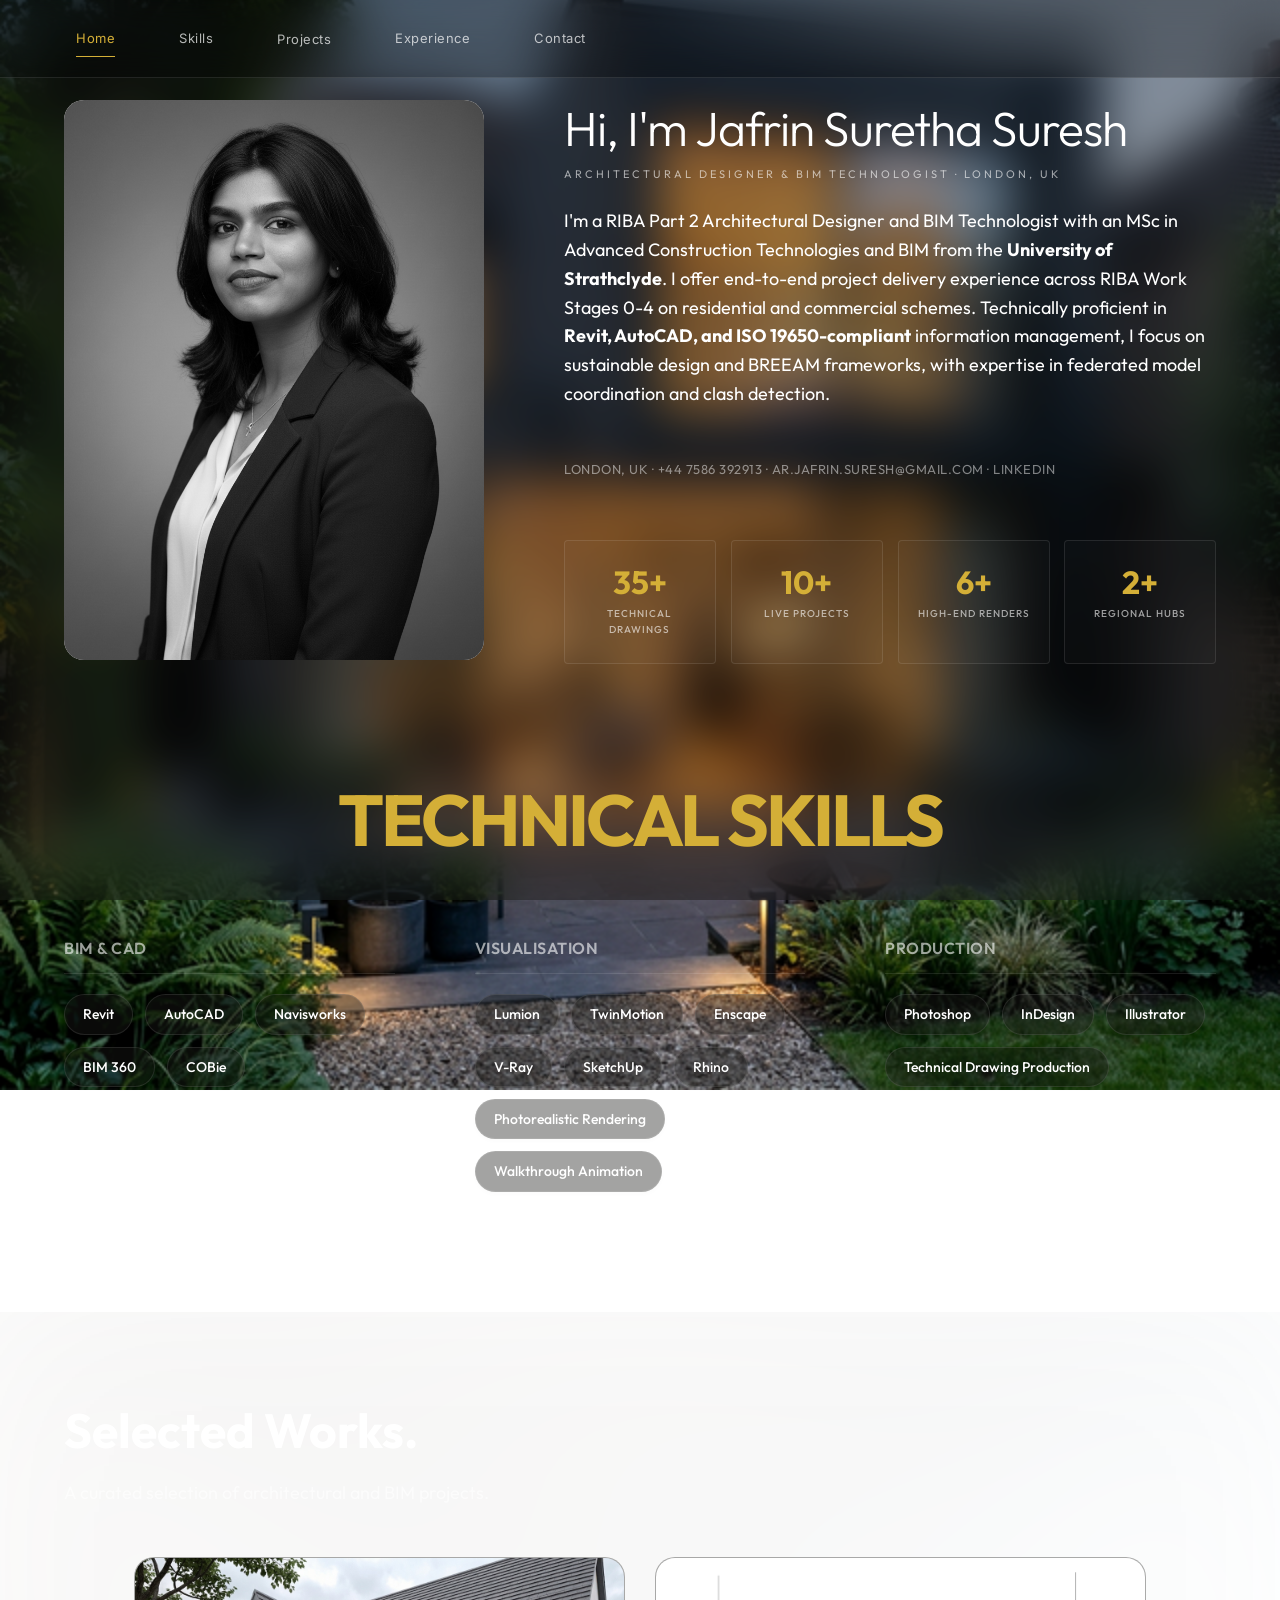
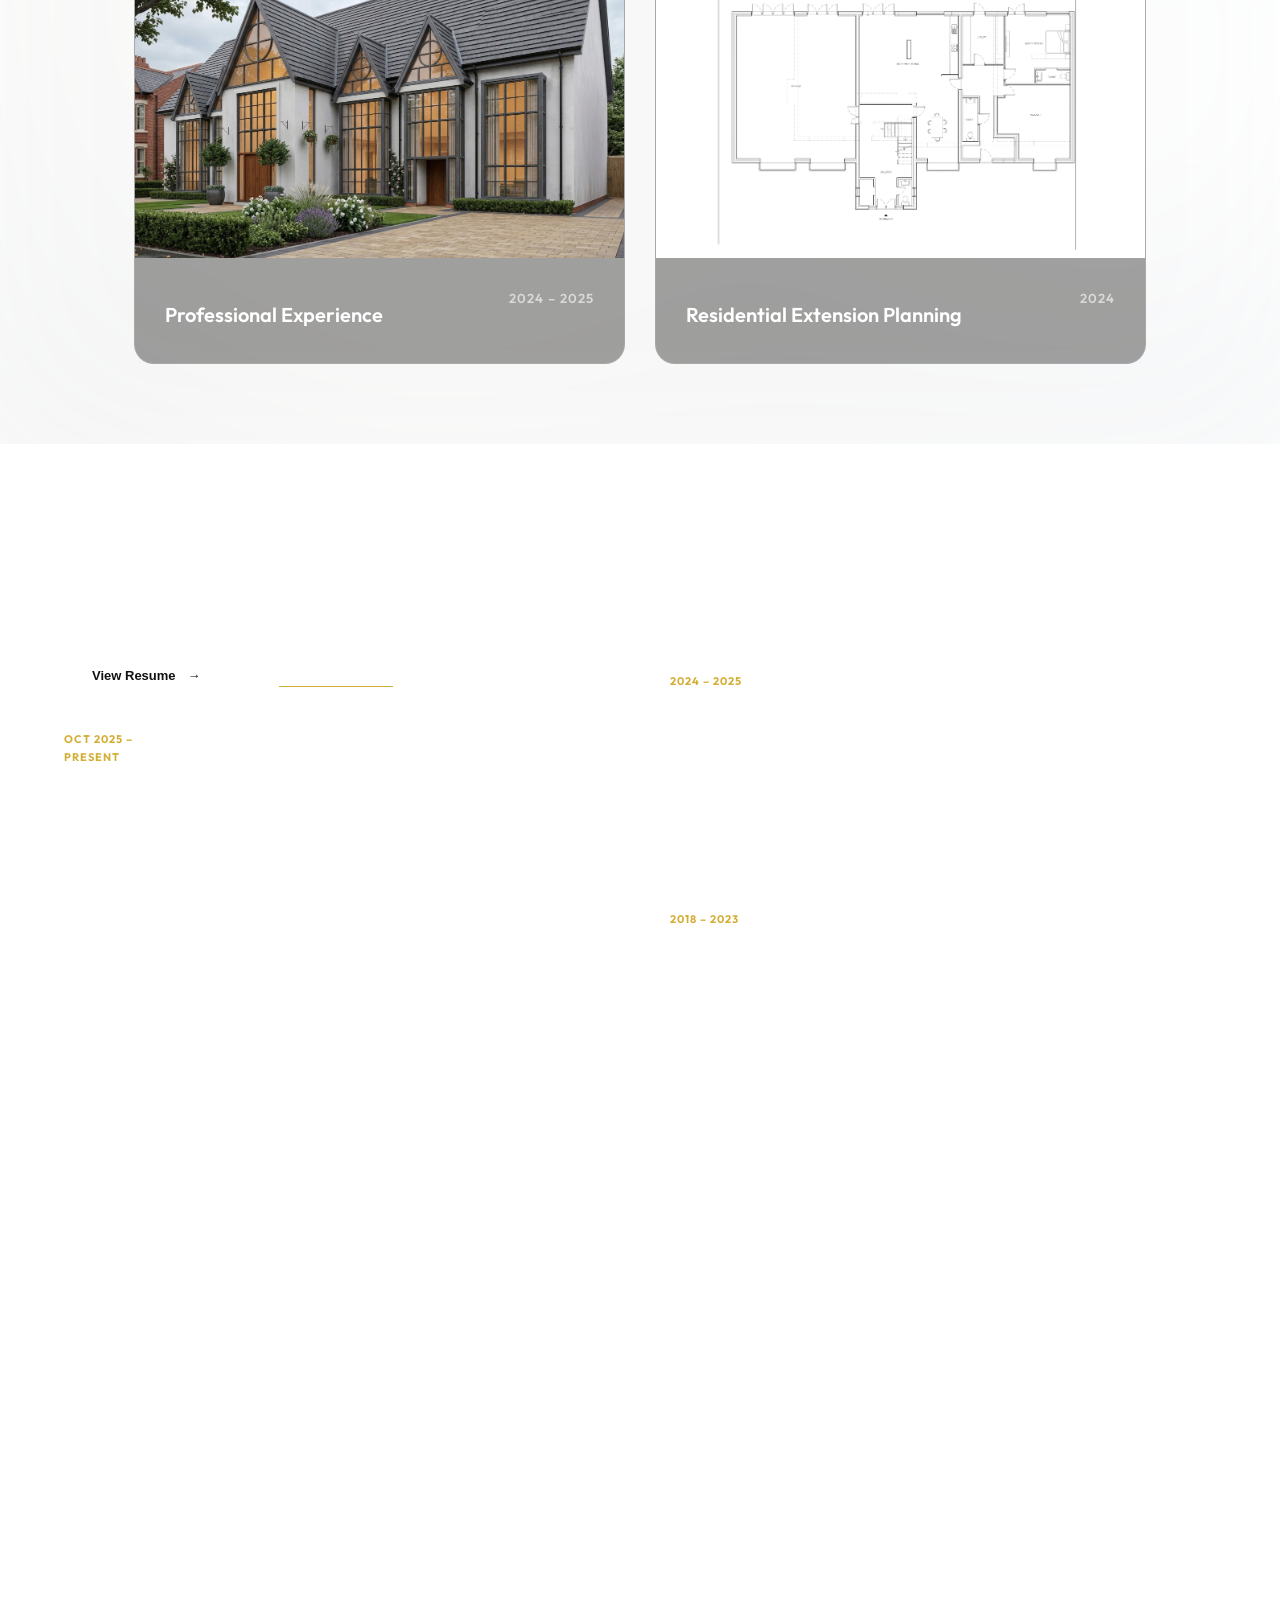
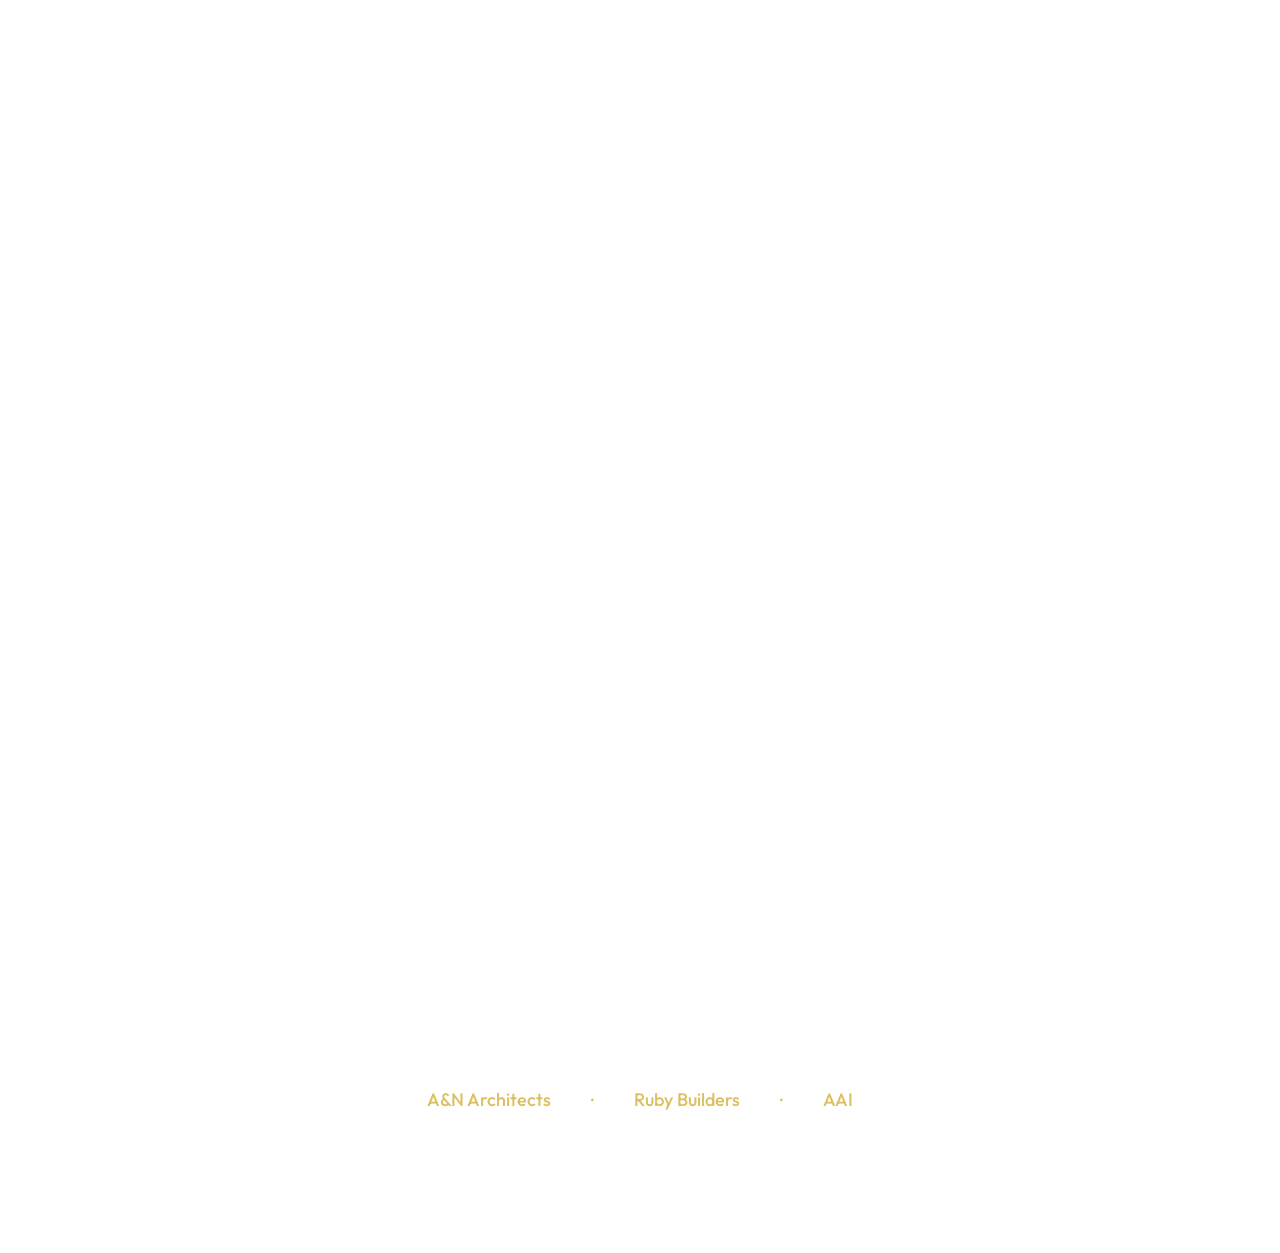
==== index.html @ 81c087d0 "Implement Parallel Resume, Project Slider, Reduced Spacing, LinkedIn link, and Loading Screen" ====
<!DOCTYPE html>
<html lang="en">

<head>
    <meta charset="UTF-8">
    <meta name="viewport" content="width=device-width, initial-scale=1.0">
    <title>Jafrin Suretha Suresh | Architectural Designer & BIM Technologist</title>

    <!-- Meta tags for SEO -->
    <meta name="description"
        content="Portfolio of Jafrin Suretha Suresh, RIBA Part 2 Architectural Designer and BIM Technologist. Specializing in Revit, ISO 19650, and sustainable architectural design.">
    <meta name="keywords"
        content="Architectural Designer, BIM Technologist, Revit, ISO 19650, BREEAM, Lumion, Architecture Portfolio">

    <!-- Google Fonts: Outift/Inter -->
    <link
        href="https://fonts.googleapis.com/css2?family=Inter:wght@200;300;400;500;600;700&family=Outfit:wght@200;300;400;500;600;700&display=swap"
        rel="stylesheet">

    <!-- Link to local CSS files -->
    <link rel="stylesheet" href="styles/main.css?v=4">
    <link rel="stylesheet" href="styles/animations.css">
</head>

<body class="dark-mode-enforced">
    <!-- TASK 5: LOADING SCREEN -->
    <div id="loading-screen">
        <div class="loader-content">
            <div class="loader-circle"></div>
            <div class="loader-text">JA</div>
        </div>
    </div>


    <nav class="top-nav">
        <div class="container nav-container">

            
            <button class="hamburger-btn" id="mobile-menu-btn" aria-label="Toggle Menu">
                <span></span>
                <span></span>
                <span></span>
            </button>

            <div class="nav-track" id="nav-menu">
                <a href="#about" class="nav-link active" data-section="about">Home</a>
                <a href="#skills" class="nav-link" data-section="skills">Skills</a>
                
                <div class="projects-dropdown">
                    <a href="#projects" class="nav-link" data-section="projects">Projects</a>
                    <div class="dropdown-content">
                        <a href="projects/professional-experience.html" class="sub-link">Professional Experience</a>
                        <a href="projects/residential-extension.html" class="sub-link">Residential Extension</a>
                        <a href="projects/airport-terminal.html" class="sub-link">Airport Expansion</a>
                        <a href="projects/academic-projects.html" class="sub-link">Academic Projects</a>
                        <a href="projects/visualizations.html" class="sub-link">Visualisations</a>
                    </div>
                </div>

                <a href="#timeline" class="nav-link" data-section="timeline">Experience</a>
                <a href="#contact" class="nav-link" data-section="contact">Contact</a>
            </div>
        </div>
    </nav>




    <!-- SECTION 2: ABOUT -->
    <section id="about" class="about-section bg-white" style="padding-top: 160px;">
        <div class="container">
            <div class="about-grid-brief">
                <div class="about-photo-col">
                    <div class="photo-container reveal-photo">
                        <div class="photo-reveal-overlay"></div>
                        <img src="images/profile.png" alt="Jafrin Suretha Suresh" class="profile-photo-img">
                    </div>
                </div>
                <div class="about-text-col reveal-up">
                    <h2 class="section-heading"
                        style="font-weight: 300; line-height: 1.2; text-transform: none; margin-bottom: 8px; font-style: normal;">
                        Hi, I'm Jafrin Suretha Suresh</h2>
                    <p
                        style="font-weight: 400; letter-spacing: 3px; font-size: 11px; text-transform: uppercase; color: var(--color-muted); margin-bottom: 24px;">
                        Architectural Designer & BIM Technologist · London, UK</p>
                    <p class="bio-paragraph"
                        style="font-weight: 400; font-style: normal; margin-bottom: 32px; color: var(--color-text);">
                        I'm a RIBA Part 2 Architectural Designer and BIM Technologist with an MSc in Advanced Construction Technologies and BIM from the <strong>University of Strathclyde</strong>. 
                        I offer end-to-end project delivery experience across RIBA Work Stages 0-4 on residential and commercial schemes. 
                        Technically proficient in <strong>Revit, AutoCAD, and ISO 19650-compliant</strong> information management, I focus on sustainable design and BREEAM frameworks, with expertise in federated model coordination and clash detection.
                    </p>
                    <div class="location-contact-line"
                        style="font-weight: 400; font-size: 13px; color: var(--color-muted); font-style: normal; opacity: 0.8;">
                        London, UK · +44 7586 392913 · 
                        <a href="mailto:ar.jafrin.suresh@gmail.com"
                            style="color: inherit; text-decoration: none; transition: text-decoration 0.2s; border-bottom: 1px solid transparent;"
                            onmouseover="this.style.borderBottom='1px solid var(--color-muted)'"
                            onmouseout="this.style.borderBottom='1px solid transparent'">ar.jafrin.suresh@gmail.com</a>
                        ·
                        <a href="https://linkedin.com/in/jafrinsuresh" target="_blank"
                            style="color: inherit; text-decoration: none; transition: text-decoration 0.2s; border-bottom: 1px solid transparent;"
                            onmouseover="this.style.borderBottom='1px solid var(--color-muted)'"
                            onmouseout="this.style.borderBottom='1px solid transparent'">linkedin</a>
                    </div>

                    <!-- Key Highlights (Moved and Animated) -->
                    <div class="highlights-grid" style="margin-top: 60px;">
                        <div class="metric-card reveal-up">
                            <div class="metric-number" data-target="35">0</div>
                            <div class="metric-label">Technical Drawings</div>
                        </div>
                        <div class="metric-card reveal-up" style="transition-delay: 0.1s;">
                            <div class="metric-number" data-target="10">0</div>
                            <div class="metric-label">Live Projects</div>
                        </div>
                        <div class="metric-card reveal-up" style="transition-delay: 0.2s;">
                            <div class="metric-number" data-target="6">0</div>
                            <div class="metric-label">High-End Renders</div>
                        </div>
                        <div class="metric-card reveal-up" style="transition-delay: 0.3s;">
                            <div class="metric-number" data-target="2">0</div>
                            <div class="metric-label">Regional Hubs</div>
                        </div>
                    </div>
                </div>
            </div>
        </div>
    </section>



    <!-- TECHNICAL EXPERTISE -->
    <section id="skills" class="skills-section bg-gray">
        <div class="container">
            <h2 class="section-title text-center reveal-up"
                style="margin-bottom: 80px; font-size: clamp(48px, 8vw, 72px); letter-spacing: -3px; font-weight: 700;">
                TECHNICAL SKILLS</h2>
            <div class="skills-grid-columns">
                <div class="skill-column reveal-stagger">
                    <h4 class="skill-category-label">BIM & CAD</h4>
                    <div class="skill-chips-container">
                        <span class="skill-chip">Revit</span>
                        <span class="skill-chip">AutoCAD</span>
                        <span class="skill-chip">Navisworks</span>
                        <span class="skill-chip">BIM 360</span>
                        <span class="skill-chip">COBie</span>
                    </div>
                </div>
                <div class="skill-column reveal-stagger">
                    <h4 class="skill-category-label">Visualisation</h4>
                    <div class="skill-chips-container">
                        <span class="skill-chip">Lumion</span>
                        <span class="skill-chip">TwinMotion</span>
                        <span class="skill-chip">Enscape</span>
                        <span class="skill-chip">V-Ray</span>
                        <span class="skill-chip">SketchUp</span>
                        <span class="skill-chip">Rhino</span>
                        <span class="skill-chip">Photorealistic Rendering</span>
                        <span class="skill-chip">Walkthrough Animation</span>
                    </div>
                </div>
                <div class="skill-column reveal-stagger">
                    <h4 class="skill-category-label">Production</h4>
                    <div class="skill-chips-container">
                        <span class="skill-chip">Photoshop</span>
                        <span class="skill-chip">InDesign</span>
                        <span class="skill-chip">Illustrator</span>
                        <span class="skill-chip">Technical Drawing Production</span>
                    </div>
                </div>
            </div>
        </div>
    </section>

    <!-- TASK 4 & 5: PROJECTS SECTION WITH BLUR BACKGROUND -->
    <section id="projects" class="projects-section bg-white">
        <!-- Parallax blur layer -->
        <div class="projects-bg-blur" id="projects-blur">
            <img src="images/project1-thumb.jpg" alt="Blur 1">
            <img src="images/project2-thumb.jpg" alt="Blur 2">
            <img src="images/project3-thumb.jpg" alt="Blur 3">
        </div>

        <div class="container projects-fg-container">
            <div class="section-header reveal-up" style="margin-bottom: 50px;">
                <h2 style="font-size: 48px; font-weight: 700;">Selected Works.</h2>
                <p style="color: var(--color-muted); margin-top: 10px;">A curated selection of architectural and BIM
                    projects.</p>
            </div>

            <div class="project-slider-wrapper reveal-up">
                <button class="slider-arrow prev" id="slider-prev" aria-label="Previous Project">←</button>
                <div class="project-slider-container">
                    <div class="project-slider-track" id="project-track">

                <!-- Project 1 -->
                <article class="project-card-dark reveal-up"
                    onclick="window.location.href='projects/professional-experience.html'">
                    <div class="card-image-box">
                        <img src="images/Project 1.0.jpeg" alt="A&N Architects - Professional Experience">
                    </div>
                    <div class="card-body">
                        <div class="card-info">
                            <h3 class="card-title">Professional Experience</h3>
                            <p class="card-year">2024 – 2025</p>
                        </div>
                    </div>
                </article>

                <!-- Project 2 -->
                <article class="project-card-dark reveal-up"
                    onclick="window.location.href='projects/residential-extension.html'">
                    <div class="card-image-box">
                        <img src="images/1.1.jpg" alt="Residential Extension Planning">
                    </div>
                    <div class="card-body">
                        <div class="card-info">
                            <h3 class="card-title">Residential Extension Planning</h3>
                            <p class="card-year">2024</p>
                        </div>
                    </div>
                </article>

                <!-- Project 3 -->
                <article class="project-card-dark reveal-up"
                    onclick="window.location.href='projects/airport-terminal.html'">
                    <div class="card-image-box">
                        <img src="images/3.0.png" alt="Airport Terminal Expansion Concept">
                    </div>
                    <div class="card-body">
                        <div class="card-info">
                            <h3 class="card-title">Airport Terminal Expansion Concept</h3>
                            <p class="card-year">2023</p>
                        </div>
                    </div>
                </article>

                <!-- Project 4 -->
                <article class="project-card-dark reveal-up"
                    onclick="window.location.href='projects/academic-projects.html'">
                    <div class="card-image-box">
                        <img src="images/project1-img2.jpg" alt="Academic Projects">
                    </div>
                    <div class="card-body">
                        <div class="card-info">
                            <h3 class="card-title">Academic Projects</h3>
                            <p class="card-year">2018 – 2023</p>
                        </div>
                    </div>
                </article>

                <!-- Project 5 -->
                <article class="project-card-dark reveal-up"
                    onclick="window.location.href='projects/visualizations.html'">
                    <div class="card-image-box">
                        <img src="images/5.1.png" alt="Visualizations">
                    </div>
                    <div class="card-body">
                        <div class="card-info">
                            <h3 class="card-title">Visualizations</h3>
                            <p class="card-year">Gallery</p>
                        </div>
                    </div>
                </article>
                    </div>
                </div>
                <button class="slider-arrow next" id="slider-next" aria-label="Next Project">→</button>
            </div>
        </div>
    </section>

    <!-- SECTION 4: RESUME TIMELINE -->
    <section id="timeline" class="timeline-section bg-white">
        <div class="container">
            <div class="resume-grid">
                <!-- EXPERIENCE COLUMN -->
                <div class="resume-col">
                    <div class="timeline-header-flex">
                        <h2 class="section-heading">Professional Experience.</h2>
                        <div class="resume-cta">
                            <button class="pill-btn icon-right" onclick="openResumePreview()">
                                View Resume <span class="btn-icon">→</span>
                            </button>
                            <a href="assets/Portfolio_JafrinSuresh_.pdf" class="text-link-underline" download>Download Portfolio</a>
                        </div>
                    </div>

                    <div class="timeline-container">
                        <!-- Entry 1 -->
                        <div class="timeline-item reveal-up">
                            <div class="timeline-date">Oct 2025 – Present</div>
                            <div class="timeline-content">
                                <h3 class="timeline-title">Architectural Designer</h3>
                                <p class="timeline-org">A&N Architects, London, UK</p>
                                <ul class="timeline-list">
                                    <li>Produced 15+ drawing sheets per project across 2 live schemes — a residential unit and a pub refurbishment.</li>
                                    <li>Carried out on-site surveys and translated findings into accurate drawing packages.</li>
                                    <li>Prepared planning application packages including design and access statements.</li>
                                    <li>Delivered client-facing visualizations and rendered design proposals.</li>
                                </ul>
                            </div>
                        </div>

                        <!-- Entry 2 -->
                        <div class="timeline-item reveal-up">
                            <div class="timeline-date">Dec 2022 – Dec 2023</div>
                            <div class="timeline-content">
                                <h3 class="timeline-title">Architectural Assistant</h3>
                                <p class="timeline-org">Ruby Builders, Chennai, India</p>
                                <ul class="timeline-list">
                                    <li>Produced 20+ technical drawing sheets per project across 6–7 residential schemes.</li>
                                    <li>Delivered 6+ photorealistic renders and walkthrough animations per project.</li>
                                    <li>Prepared planning application drawing packages and documentation.</li>
                                    <li>Recognised for quickly understanding client briefs and accurate technical deliverables.</li>
                                </ul>
                            </div>
                        </div>

                        <!-- Entry 3 -->
                        <div class="timeline-item reveal-up">
                            <div class="timeline-date">Apr 2024</div>
                            <div class="timeline-content">
                                <h3 class="timeline-title">Intern – Site Coordination</h3>
                                <p class="timeline-org">Clark Contracts × WASPS Studios, Glasgow, UK</p>
                                <ul class="timeline-list">
                                    <li>Attended live arts studio fit-out, observing construction-phase coordination.</li>
                                    <li>Gained exposure to contractor workflow and architectural documentation translation.</li>
                                </ul>
                            </div>
                        </div>

                        <!-- Entry 4 -->
                        <div class="timeline-item reveal-up">
                            <div class="timeline-date">Jun 2022 – Aug 2022</div>
                            <div class="timeline-content">
                                <h3 class="timeline-title">Thesis Intern</h3>
                                <p class="timeline-org">Airports Authority of India (AAI), Chennai, India</p>
                                <ul class="timeline-list">
                                    <li>Designed a full-scale hypothetical airport masterplan across a 5,000-acre site.</li>
                                    <li>Planned a terminal complex housing 70 airline offices and 100 retail outlets.</li>
                                    <li>Integrated sustainable systems including solar panels and green roofs.</li>
                                </ul>
                            </div>
                        </div>
                    </div>
                </div>

                <!-- EDUCATION COLUMN -->
                <div class="resume-col">
                    <div class="timeline-header-flex">
                        <h2 class="section-heading">Education.</h2>
                    </div>

                    <div class="timeline-container">
                        <!-- Entry 5: Education -->
                        <div class="timeline-item reveal-up">
                            <div class="timeline-date">2024 – 2025</div>
                            <div class="timeline-content">
                                <h3 class="timeline-title">MSc Advanced Construction Tech & BIM</h3>
                                <p class="timeline-org">University of Strathclyde, Glasgow, UK</p>
                                <ul class="timeline-list">
                                    <li>Modules: BIM Project Execution, Clash Detection, Sustainable Design.</li>
                                    <li>Dissertation: Enhancing Green Roof Design through Advanced BIM Integration.</li>
                                </ul>
                            </div>
                        </div>

                        <!-- Entry 6: Education -->
                        <div class="timeline-item reveal-up">
                            <div class="timeline-date">2018 – 2023</div>
                            <div class="timeline-content">
                                <h3 class="timeline-title">Bachelor of Architecture (BArch)</h3>
                                <p class="timeline-org">Sathyabama Institute, Chennai, India</p>
                                <p class="timeline-desc">Distinction; RIBA Part 1 & 2 equivalent; thesis on airport expansion.</p>
                            </div>
                        </div>
                    </div>
                </div>
            </div>
        </div>
    </section>

    <!-- CONTACT -->
    <section id="contact" class="contact-section bg-white text-center">
        <div class="container">
            <h2 class="contact-title reveal-up">Let's Connect</h2>
            <p class="contact-subtext reveal-up">Currently seeking new opportunities in architectural design, BIM management, and sustainable construction.</p>
            <div class="contact-links-row reveal-up">
                <a href="mailto:ar.jafrin.suresh@gmail.com"
                    class="contact-link-item animated-underline">ar.jafrin.suresh@gmail.com</a>
                <a href="tel:+447586392913" class="contact-link-item animated-underline">+44 7586 392913</a>
                <a href="https://linkedin.com/in/jafrinsuresh" target="_blank" class="contact-link-item animated-underline">LinkedIn</a>
            </div>
        </div>
    </section>

    <!-- TASK 6: COMPANIES FOOTER -->
    <footer id="footer">
        <div class="footer-divider-line"></div>
        <div class="footer-label">COMPANIES I HAVE WORKED WITH</div>
        <div class="companies-row">
            <span class="company-name">A&N Architects</span>
            <span class="company-divider">·</span>
            <span class="company-name">Ruby Builders</span>
            <span class="company-divider">·</span>
            <span class="company-name">AAI</span>
        </div>
        <div class="footer-bottom-mini">
            &copy; 2026 Jafrin Suretha Suresh · Architectural Designer · RIBA Part 2 · London
        </div>
    </footer>

    <!-- TASK 8: RESUME PREVIEW MODAL -->
    <div id="resume-preview-modal" class="overlay-hidden">
        <div class="resume-preview-backdrop" onclick="closeResumePreview()"></div>
        <button id="close-resume-preview" onclick="closeResumePreview()" aria-label="Close Resume Preview">✕</button>
        <div class="resume-preview-content" id="resume-preview-content">
            <div class="resume-preview-header">
                <h2>Resume Preview</h2>
                <a href="assets/Jafrin_Part II.pdf" class="pill-btn outline dark glow-btn"
                    style="color:white; border-color:white; z-index: 10; position: relative;" download>Download Resume
                    ↓</a>
            </div>
            <div class="resume-iframe-wrapper" id="resume-canvas-wrapper"
                style="overflow-y: auto; text-align: center; position: relative; z-index: 10; padding: 20px;">
                <!-- PDF.js will inject canvas elements here -->
                <div style="color: white; padding: 40px;">Loading Preview...</div>
            </div>
        </div>
    </div>

    <!-- PDF.js library for rendering the resume -->
    <script src="https://cdnjs.cloudflare.com/ajax/libs/pdf.js/3.11.174/pdf.min.js"></script>
    <script>
        pdfjsLib.GlobalWorkerOptions.workerSrc = 'https://cdnjs.cloudflare.com/ajax/libs/pdf.js/3.11.174/pdf.worker.min.js';
    </script>
    <script src="scripts/pdfBase64.js"></script>

    <div id="lightbox"
        style="display:none; position:fixed; inset:0; background:rgba(0,0,0,0.9); z-index:99999; align-items:center; justify-content:center;">
        <img id="lightbox-img"
            style="max-width:85vw; max-height:88vh; object-fit:contain; border-radius:4px; display:block;">
        <button id="lb-prev"
            style="position:absolute; left:20px; top:50%; transform:translateY(-50%); background:none; border:none; color:white; font-size:48px; cursor:pointer; opacity:0.7; line-height:1;">&#8592;</button>
        <button id="lb-next"
            style="position:absolute; right:20px; top:50%; transform:translateY(-50%); background:none; border:none; color:white; font-size:48px; cursor:pointer; opacity:0.7; line-height:1;">&#8594;</button>
        <button id="lb-close"
            style="position:absolute; top:20px; right:24px; background:none; border:none; color:white; font-size:32px; cursor:pointer; opacity:0.7; line-height:1;">&#10005;</button>
    </div>

    <script src="scripts/main.js?v=1"></script>
</body>

</html>
---- styles/main.css ----
:root {
    --color-bg: #111110;
    --color-text: #FFFFFF;
    --color-accent: #D4AF37;
    --color-muted: rgba(255, 255, 255, 0.6);
    --color-border: rgba(255, 255, 255, 0.1);
    --color-card: rgba(26, 26, 24, 0.4);
    --color-nav: rgba(0, 0, 0, 0.3);
    --transition-smooth: 0.8s cubic-bezier(0.16, 1, 0.3, 1);
}

/* Base Styles & Translucent Effect */
* { margin: 0; padding: 0; box-sizing: border-box; }

/* Flexible Media */
img, video {
    max-width: 100%;
    height: auto;
    display: block;
}
html { 
    scroll-behavior: smooth; 
    background: url('../images/project2-thumb.jpg') no-repeat center center fixed;
    background-size: cover;
}
body {
    font-family: 'Outfit', 'Inter', -apple-system, sans-serif;
    background-color: transparent; /* Allow html background to show through */
    color: var(--color-text);
    line-height: 1.6;
    font-size: clamp(14px, 1.2vw + 10px, 18px); /* Fluid typography */
    overflow-x: hidden;
    position: relative;
}

/* Translucent Glass Layer */
body::before {
    content: "";
    position: fixed;
    inset: 0;
    background: rgba(17, 17, 16, 0.4); /* Lighter dark tint for better glassmorphism */
    backdrop-filter: blur(25px); /* Adjusted blur for translucency */
    z-index: -1;
}

/* TASK 5: LOADING SCREEN */
#loading-screen {
    position: fixed;
    inset: 0;
    background: #111110;
    z-index: 9999;
    display: flex;
    align-items: center;
    justify-content: center;
    transition: opacity 0.8s ease, visibility 0.8s ease;
}
#loading-screen.fade-out {
    opacity: 0;
    visibility: hidden;
}
.loader-content {
    text-align: center;
    position: relative;
}
.loader-circle {
    width: 60px;
    height: 60px;
    border: 2px solid var(--color-border);
    border-top: 2px solid var(--color-accent);
    border-radius: 50%;
    animation: spin 1s linear infinite;
    margin-bottom: 20px;
}
.loader-text {
    font-family: 'Outfit', sans-serif;
    font-size: 24px;
    font-weight: 700;
    letter-spacing: 2px;
    background: linear-gradient(135deg, #818cf8 0%, #c084fc 100%);
    -webkit-background-clip: text;
    background-clip: text;
    -webkit-text-fill-color: transparent;
}
@keyframes spin {
    0% { transform: rotate(0deg); }
    100% { transform: rotate(360deg); }
}


.container { width: 100%; max-width: 1400px; margin: 0 auto; padding: 0 clamp(1.5rem, 5vw, 6%); }
.text-center { text-align: center; }
.bg-white { background: transparent; }
.bg-gray { background: transparent; }

/* Top Navigation Bar */
.top-nav {
    position: fixed;
    top: 0;
    left: 0;
    width: 100%;
    z-index: 2000;
    background: var(--color-nav);
    backdrop-filter: blur(25px);
    border-bottom: 1px solid var(--color-border);
    padding: 20px 0;
}

.nav-container {
    display: flex;
    justify-content: space-between;
    align-items: center;
    width: 100%;
}

.brand-logo {
    font-size: 24px;
    font-weight: 700;
    text-decoration: none;
    letter-spacing: 1px;
    font-family: 'Outfit', sans-serif;
    background: linear-gradient(135deg, #818cf8 0%, #c084fc 100%);
    -webkit-background-clip: text;
    background-clip: text;
    -webkit-text-fill-color: transparent;
}

.hamburger-btn {
    display: none;
    flex-direction: column;
    justify-content: space-between;
    width: 28px;
    height: 20px;
    background: transparent;
    border: none;
    cursor: pointer;
    z-index: 2001;
    padding: 0;
}

.hamburger-btn span {
    width: 100%;
    height: 2px;
    background-color: var(--color-text);
    transition: all 0.3s ease;
    border-radius: 2px;
}

.hamburger-btn.active span:nth-child(1) { transform: translateY(9px) rotate(45deg); }
.hamburger-btn.active span:nth-child(2) { opacity: 0; }
.hamburger-btn.active span:nth-child(3) { transform: translateY(-9px) rotate(-45deg); }

.nav-track {
    display: flex;
    justify-content: center;
    align-items: center;
    gap: 40px;
}

.nav-link {
    font-size: 13px;
    font-weight: 400;
    letter-spacing: 0.5px;
    color: var(--color-text);
    text-decoration: none;
    transition: all 0.4s ease;
    padding: 8px 12px;
    opacity: 0.7;
    position: relative;
    font-family: 'Inter', sans-serif;
}

.nav-link::after {
    content: '';
    position: absolute;
    bottom: 0;
    left: 12px;
    right: 12px;
    height: 1px;
    background: var(--color-accent);
    transform: scaleX(0);
    transition: transform 0.4s ease;
}

.nav-link:hover, .nav-link.active {
    opacity: 1;
    color: var(--color-accent);
}

.nav-link.active::after {
    transform: scaleX(1);
}

/* Projects Dropdown in Top Nav */
.projects-dropdown {
    position: relative;
    display: inline-block;
}

.dropdown-content {
    position: absolute;
    top: 100%;
    left: 50%;
    transform: translateX(-50%) translateY(20px);
    background: rgba(17, 17, 16, 0.95);
    backdrop-filter: blur(20px);
    border: 1px solid var(--color-border);
    padding: 15px 20px;
    display: flex;
    flex-direction: column;
    gap: 12px;
    min-width: 180px;
    opacity: 0;
    visibility: hidden;
    transition: all 0.4s ease;
    border-radius: 4px;
    z-index: 10;
}

.projects-dropdown:hover .dropdown-content {
    opacity: 1;
    visibility: visible;
    transform: translateX(-50%) translateY(10px);
}

.sub-link {
    font-size: 12px;
    letter-spacing: 0.5px;
    color: var(--color-text);
    text-decoration: none;
    transition: color 0.3s;
    white-space: nowrap;
    opacity: 0.8;
}

.sub-link:hover { color: var(--color-accent); opacity: 1; }

/* Highlights / Metrics Section (Integrated) */
.highlights-grid { 
    display: grid; 
    grid-template-columns: repeat(auto-fit, minmax(130px, 1fr)); 
    gap: 15px; 
}
.metric-card {
    background: rgba(255, 255, 255, 0.02);
    border: 1px solid var(--color-border);
    border-radius: 4px;
    padding: 25px 15px;
    text-align: center;
    transition: all 0.5s cubic-bezier(0.16, 1, 0.3, 1);
}
.metric-card:hover {
    border-color: var(--color-accent);
    transform: translateY(-5px);
    background: rgba(255, 255, 255, 0.05);
}
.metric-number {
    font-size: 32px;
    font-weight: 700;
    color: var(--color-accent);
    line-height: 1;
    margin-bottom: 8px;
    font-family: 'Outfit', sans-serif;
}
.metric-label {
    font-size: 10px;
    letter-spacing: 1px;
    color: var(--color-muted);
    text-transform: uppercase;
    font-weight: 500;
}

@media (max-width: 768px) {
    .metric-number { font-size: 28px; }
    .metric-card { padding: 20px 10px; }
    .highlights-grid { grid-template-columns: repeat(2, 1fr); }
}

.section-heading { font-family: 'Outfit', sans-serif; color: var(--color-accent); }
.section-title { font-size: clamp(40px, 6vw, 64px); font-weight: 700; letter-spacing: -2px; margin-bottom: 40px; line-height: 1; color: var(--color-accent); }


/* Skills Layout */
.skills-grid-columns {
    display: grid;
    grid-template-columns: repeat(auto-fit, minmax(min(100%, 300px), 1fr));
    gap: clamp(30px, 4vw, 50px);
    margin-bottom: 60px;
}
.skill-category-label {
    font-size: 14px;
    letter-spacing: 2px;
    color: var(--color-accent);
    text-transform: uppercase;
    margin-bottom: 15px;
    border-bottom: 1px solid var(--color-border);
    padding-bottom: 8px;
}
.skill-chips-container { display: flex; flex-wrap: wrap; gap: 10px; }
.skill-chip {
    padding: 8px 16px;
    border-radius: 20px;
    background: rgba(255, 255, 255, 0.05);
    border: 1px solid var(--color-border);
    color: var(--color-text);
    font-size: 13px;
    transition: all 0.3s;
}
.skill-chip:hover { border-color: var(--color-accent); color: var(--color-bg); background: var(--color-accent); }

/* Project Section Blur Layer */
/* Project Section Refinement */
.projects-section { position: relative; padding: 80px 0; overflow: hidden; }

.projects-bg-blur { position: absolute; inset: -100px; z-index: 0; filter: blur(120px); opacity: 0.08; transition: opacity 1s ease; }
.projects-bg-blur img { position: absolute; width: 100%; height: 100%; object-fit: cover; opacity: 0; transition: opacity 1s ease; }
.projects-bg-blur img.active { opacity: 1; }

.projects-fg-container { position: relative; z-index: 1; }

/* Timeline & Resume Parallel Grid */
.timeline-section { padding: 80px 0; position: relative; }
.resume-grid {
    display: grid;
    grid-template-columns: 1fr 1fr;
    gap: 60px;
    margin-top: 40px;
}
.resume-col { min-width: 0; }
.timeline-container { position: relative; margin-top: 30px; }
.timeline-item { display: grid; grid-template-columns: 120px 1fr; gap: 20px; margin-bottom: 40px; }
.timeline-date { font-size: 11px; font-weight: 700; letter-spacing: 1px; color: var(--color-accent); text-transform: uppercase; padding-top: 4px; }
.timeline-title { font-size: 20px; font-weight: 600; margin-bottom: 4px; }
.timeline-org { font-size: 14px; color: var(--color-muted); margin-bottom: 8px; font-weight: 500; }
.timeline-desc { font-size: 14px; color: var(--color-muted); line-height: 1.5; }
.timeline-list { padding-left: 20px; font-size: 14px; color: var(--color-muted); }
.timeline-list li { margin-bottom: 6px; }

/* Project Slider Styles */
.project-slider-wrapper {
    position: relative;
    display: flex;
    align-items: center;
    gap: 20px;
}
.project-slider-container {
    overflow: hidden;
    flex-grow: 1;
}
.project-slider-track {
    display: flex;
    gap: 30px;
    transition: transform 0.6s cubic-bezier(0.16, 1, 0.3, 1);
}
.project-card-dark {
    flex: 0 0 calc(50% - 15px); /* Show 2 cards at a time */
    min-width: 300px;
}
.slider-arrow {
    background: rgba(255, 255, 255, 0.05);
    border: 1px solid var(--color-border);
    color: var(--color-text);
    width: 50px;
    height: 50px;
    border-radius: 50%;
    cursor: pointer;
    font-size: 20px;
    display: flex;
    align-items: center;
    justify-content: center;
    transition: all 0.3s ease;
    flex-shrink: 0;
    z-index: 10;
}
.slider-arrow:hover {
    background: var(--color-accent);
    color: var(--color-bg);
    border-color: var(--color-accent);
    transform: scale(1.1);
}
.slider-arrow:disabled {
    opacity: 0.2;
    cursor: not-allowed;
}

/* Local Spacing Adjustments */
.about-section { padding: 100px 0 60px !important; }
.skills-section { padding: 60px 0 !important; }
.contact-section { padding: 80px 0 !important; }
#footer { padding: 60px 0 40px; }
.footer-divider-line { margin-bottom: 40px; }
.companies-row { margin-bottom: 40px; }

/* Timeline Styles (Legacy, kept for backup if grid fails) */
/* .timeline-container { position: relative; max-width: 900px; margin-top: 60px; } */
/* .timeline-item { display: grid; grid-template-columns: 200px 1fr; gap: 40px; margin-bottom: 80px; } */

/* Resume CTA Adjustments for small space */
.timeline-header-flex { display: flex; flex-direction: column; gap: 15px; margin-bottom: 20px; }
.timeline-header-flex .section-heading { font-size: 28px; }
.resume-cta { display: flex; align-items: center; gap: 20px; }
.text-link-underline { margin-left: 0; }

.pill-btn {
    padding: 14px 28px;
    border-radius: 40px;
    background: var(--color-text);
    color: var(--color-bg);
    font-size: 13px;
    font-weight: 600;
    text-decoration: none;
    border: none;
    cursor: pointer;
    transition: all 0.3s ease;
    display: inline-flex;
    align-items: center;
    gap: 12px;
}

.pill-btn:hover { transform: translateY(-3px); box-shadow: 0 10px 20px rgba(0,0,0,0.1); }
.text-link-underline { font-size: 13px; font-weight: 600; color: var(--color-text); text-decoration: none; border-bottom: 1.5px solid var(--color-accent); padding-bottom: 2px; margin-left: 30px; }

/* Footer */
#footer { padding: 100px 0 60px; text-align: center; }
.footer-divider-line { width: 100%; height: 1px; background: var(--color-border); margin-bottom: 80px; }
.footer-label { font-size: 10px; letter-spacing: 4px; color: var(--color-muted); text-transform: uppercase; margin-bottom: 30px; }
.companies-row { display: flex; justify-content: center; align-items: center; gap: 40px; margin-bottom: 60px; font-size: 18px; font-weight: 500; opacity: 0.8; color: var(--color-accent); }
.footer-bottom-mini { font-size: 11px; opacity: 0.4; letter-spacing: 1px; color: var(--color-text); }

/* Resume Modal */
.overlay-hidden { position: fixed; inset: 0; background: rgba(0,0,0,0.85); z-index: 2000; opacity: 0; pointer-events: none; transition: opacity 0.4s ease; display: flex; align-items: center; justify-content: center; padding: 40px; backdrop-filter: blur(10px); }
.overlay-hidden.active { opacity: 1; pointer-events: auto; }
.resume-preview-backdrop { position: absolute; inset: 0; z-index: 0; }
.resume-preview-content { position: relative; z-index: 1; width: 100%; max-width: 1000px; height: 90vh; background: #222; border-radius: 4px; display: flex; flex-direction: column; overflow: hidden; box-shadow: 0 30px 90px rgba(0,0,0,0.5); }
.resume-preview-header { padding: 20px 40px; background: #111; color: white; display: flex; justify-content: space-between; align-items: center; border-bottom: 1px solid #333; }
#close-resume-preview { position: absolute; top: 20px; right: 20px; background: none; border: none; color: white; font-size: 24px; cursor: pointer; z-index: 10; opacity: 0.5; transition: opacity 0.2s; }
#close-resume-preview:hover { opacity: 1; }

.resume-iframe-wrapper canvas { display: block; margin: 0 auto 20px; box-shadow: 0 5px 15px rgba(0,0,0,0.3); max-width: 100%; height: auto !important; }

/* Mobile Adjustments */
@media (max-width: 1100px) {
    .resume-grid { grid-template-columns: 1fr; gap: 40px; }
    .project-card-dark { flex: 0 0 100%; }
}
@media (max-width: 768px) {
    #sidebar-nav { display: none; }
    .timeline-item { grid-template-columns: 1fr; gap: 10px; }
    .timeline-date { margin-bottom: 5px; }
    .resume-cta { flex-direction: column; align-items: flex-start; gap: 10px; }
    .slider-arrow { width: 40px; height: 40px; font-size: 16px; }
}
/* Project Page Specific Styles - Single Screen Split View */
.project-page { 
    height: 100vh; 
    overflow: hidden; /* Lock the main page scroll */
    background: transparent; 
    color: #F7F5F2; 
}

.project-hero {
    height: 20vh;
    min-height: 150px;
    background: rgba(26, 24, 20, 0.4);
    position: relative;
    display: flex;
    align-items: center;
    justify-content: center;
    text-align: center;
    color: #FFF;
    overflow: hidden;
    padding: 20px 6%;
}

.back-link {
    position: absolute;
    top: 40px;
    left: 40px;
    color: #FFF;
    text-decoration: none;
    font-size: 13px;
    font-weight: 500;
    letter-spacing: 1px;
    text-transform: uppercase;
    z-index: 10;
    opacity: 0.6;
    transition: opacity 0.3s;
}
.back-link:hover { opacity: 1; }

.project-category {
    display: block;
    font-size: 10px;
    letter-spacing: 4px;
    text-transform: uppercase;
    margin-bottom: 20px;
    opacity: 0.5;
}

.project-hero-title {
    font-size: clamp(40px, 8vw, 84px);
    font-weight: 700;
    letter-spacing: -2px;
    line-height: 1;
    margin-bottom: 20px;
}

.project-hero-sub {
    font-size: 18px;
    font-weight: 300;
    opacity: 0.7;
}

/* Split Content Area */
.project-details { 
    height: 80vh; 
    padding: 0; 
    display: flex;
    border-top: 1px solid var(--color-border);
}

.details-grid { 
    display: grid; 
    grid-template-columns: 0.8fr 1.2fr; 
    width: 100%;
    height: 100%;
}

.details-left {
    padding: 60px 8%;
    overflow-y: auto;
    border-right: 1px solid var(--color-border);
    scrollbar-width: none;
}
.details-left::-webkit-scrollbar { display: none; }

.details-right {
    padding: 40px;
    overflow-y: auto;
    background: rgba(0,0,0,0.2);
}

.project-section-heading {
    font-size: clamp(22px, 2.5vw, 32px);
    font-weight: 300;
    line-height: 1.2;
    margin-bottom: 20px;
    color: var(--color-text);
}

/* Gallery inside Split */
.gallery-grid { 
    display: grid; 
    grid-template-columns: repeat(auto-fit, minmax(min(100%, 300px), 1fr)); 
    gap: clamp(20px, 3vw, 40px);
}
.gallery-item { 
    width: 100%; 
    height: auto;
    aspect-ratio: 16/9;
}
.gallery-item img { width: 100%; height: 100%; object-fit: cover; border-radius: 4px; }

@media (max-width: 991px) {
    .project-page { height: auto; overflow: auto; }
    .project-details { height: auto; flex-direction: column; }
    .details-grid { grid-template-columns: 1fr; height: auto; }
    .details-left { border-right: none; border-bottom: 1px solid var(--color-border); }
}

/* Software Pills */
.software-row { margin-top: 40px; }
.software-label { font-size: 10px; letter-spacing: 2px; color: var(--color-muted); margin-bottom: 15px; display: block; }
.software-pills { display: flex; flex-wrap: wrap; gap: 10px; }
/* Software Pills - Premium Yellow */
.software-pill {
    padding: 6px 14px;
    border-radius: 20px;
    background: rgba(212, 175, 55, 0.1);
    border: 1px solid var(--color-accent);
    color: var(--color-accent);
    font-size: 12px;
    font-weight: 500;
}

/* Metadata List */
.project-meta-list { list-style: none; display: flex; flex-direction: column; gap: 30px; }
.meta-item { display: flex; flex-direction: column; gap: 6px; }
.meta-label { font-size: 10px; letter-spacing: 3px; color: var(--color-accent); text-transform: uppercase; }
.meta-value { font-size: 15px; color: var(--color-text); font-weight: 400; }

/* Gallery */
.project-gallery { padding: 100px 0; background: #FFF; }
.gallery-container { max-width: 1400px; margin: 0 auto; padding: 0 6%; }
.gallery-heading { font-size: 11px; letter-spacing: 4px; color: var(--color-muted); text-transform: uppercase; margin-bottom: 40px; text-align: center; }
.gallery-grid { display: grid; grid-template-columns: 1fr 1fr; gap: 30px; }
.gallery-item { cursor: pointer; overflow: hidden; border-radius: 4px; background: #F7F5F2; }
.gallery-item img { width: 100%; height: auto; display: block; transition: transform 0.8s cubic-bezier(0.16, 1, 0.3, 1); }
.gallery-item:hover img { transform: scale(1.05); }

/* Next Project Footer */
.next-project-footer { padding: 120px 0; background: var(--color-bg); border-top: 1px solid #222; }
.next-project-link {
    display: flex;
    justify-content: space-between;
    align-items: center;
    text-decoration: none;
    color: #FFF;
    transition: transform 0.3s;
}
.next-project-link:hover { transform: translateX(20px); }
.next-label { font-size: 10px; letter-spacing: 4px; color: var(--color-muted); text-transform: uppercase; margin-bottom: 15px; display: block; }
.next-title { font-size: 48px; font-weight: 700; letter-spacing: -1px; }
.next-arrow { font-size: 48px; opacity: 0.3; transition: opacity 0.3s, transform 0.3s; }
.next-project-link:hover .next-arrow { opacity: 1; transform: translateX(10px); }

@media (max-width: 991px) {
    .hamburger-btn { display: flex; }
    
    .nav-track {
        position: absolute;
        top: 100%;
        left: 0;
        width: 100%;
        background: rgba(13, 13, 12, 0.98);
        backdrop-filter: blur(20px);
        flex-direction: column;
        align-items: flex-start;
        padding: 0 5%;
        gap: 15px;
        clip-path: polygon(0 0, 100% 0, 100% 0, 0 0);
        transition: clip-path 0.4s ease, padding 0.4s ease;
    }

    .nav-track.active {
        clip-path: polygon(0 0, 100% 0, 100% 100%, 0 100%);
        padding: 30px 5%;
        border-bottom: 1px solid var(--color-border);
    }
    
    .nav-link {
        font-size: 14px;
        font-weight: 500;
        padding: 8px 0;
        letter-spacing: 0px;
    }
    
    .nav-link::after { display: none; }
    
    .projects-dropdown { width: 100%; }
    
    .projects-dropdown .dropdown-content {
        position: static;
        transform: none;
        opacity: 1;
        visibility: visible;
        background: transparent;
        border: none;
        padding: 10px 0 10px 15px;
        min-width: 100%;
        border-left: 1px solid var(--color-border);
        margin-left: 10px;
    }
    
    .sub-link { font-size: 14px; padding: 6px 0; display: block; }

    .details-grid { grid-template-columns: 1fr; gap: clamp(30px, 5vw, 60px); }
    .next-title { font-size: clamp(24px, 5vw, 32px); }
}

/* Project Grid & Cards - Premium Glassmorphism */
.project-grid-dark {
 display: grid;
 grid-template-columns: repeat(auto-fill, minmax(min(100%, 350px), 1fr));
 gap: clamp(20px, 4vw, 40px);
 margin-top: 60px;
}

.project-card-dark {
 background: var(--color-card);
 backdrop-filter: blur(15px);
 border: 1px solid var(--color-border);
 border-radius: 4px;
 overflow: hidden;
 cursor: pointer;
 transition: all 0.6s cubic-bezier(0.16, 1, 0.3, 1);
 position: relative;
 z-index: 1;
}

.project-card-dark:hover {
 transform: translateY(-10px);
 border-color: var(--color-accent);
 box-shadow: 0 20px 40px rgba(0,0,0,0.4);
}

.card-image-box {
 width: 100%;
 height: 300px;
 overflow: hidden;
 position: relative;
}

.card-image-box img {
 width: 100%;
 height: 100%;
 object-fit: cover;
 transition: transform 0.8s ease;
}

.project-card-dark:hover .card-image-box img {
 transform: scale(1.1);
}

.card-body {
 padding: 30px;
 position: relative;
}

.card-info {
 display: flex;
 justify-content: space-between;
 align-items: flex-end;
}

.card-title {
 font-size: 20px;
 font-weight: 500;
 color: var(--color-text);
 margin-bottom: 0;
}

.card-year {
 font-size: 11px;
 letter-spacing: 2px;
 color: var(--color-muted);
 text-transform: uppercase;
}

.project-card-dark:hover .card-title {
 color: var(--color-accent);
}

@media (max-width: 768px) {
 .project-grid-dark { grid-template-columns: 1fr; }
 .top-nav { padding: 15px 0; }
 .container { padding: 0 5%; }
}
---- styles/animations.css ----
/* ==========================================================================
   animations.css
   Handles smooth Apple-style micro-interactions and scroll reveals
   ========================================================================== */

/* --------------------------------------------------------------------------
   SCROLL REVEAL ANIMATIONS
   (Triggered by JavaScript adding the 'active' class)
   -------------------------------------------------------------------------- */

.reveal-up {
    opacity: 0;
    transform: translateY(40px);
    transition: opacity 1.2s cubic-bezier(0.25, 1, 0.5, 1), transform 1.2s cubic-bezier(0.25, 1, 0.5, 1);
    will-change: transform, opacity;
}

.reveal-up.active {
    opacity: 1;
    transform: translateY(0);
}

.zoom-in {
    opacity: 0;
    transform: scale(0.95);
    transition: opacity 1.2s cubic-bezier(0.25, 1, 0.5, 1), transform 1.2s cubic-bezier(0.25, 1, 0.5, 1);
    will-change: transform, opacity;
}

.zoom-in.active {
    opacity: 1;
    transform: scale(1);
}

/* Staggered Delays */
.delay-1 { transition-delay: 0.1s !important; }
.delay-2 { transition-delay: 0.2s !important; }
.delay-3 { transition-delay: 0.3s !important; }
.delay-4 { transition-delay: 0.4s !important; }
.delay-5 { transition-delay: 0.5s !important; }
.delay-6 { transition-delay: 0.6s !important; }

/* --------------------------------------------------------------------------
   PHOTO REVEAL (Curtain Wipe)
   -------------------------------------------------------------------------- */

/* --------------------------------------------------------------------------
   PHOTO REVEAL (Curtain Wipe)
   -------------------------------------------------------------------------- */

.photo-container {
    position: relative;
    border-radius: 20px;
    overflow: hidden;
    aspect-ratio: 3/4;
    width: 100%;
    background: #eee;
}

.profile-photo-img {
    width: 100%;
    height: 100%;
    object-fit: cover;
    object-position: center top;
    filter: grayscale(1);
    transform: scale(1.08);
    transition: transform 1.2s cubic-bezier(0.76, 0, 0.24, 1);
}

.photo-reveal-overlay {
    position: absolute;
    inset: 0;
    background: #1A1A18;
    z-index: 2;
    transform: translateY(0);
}

.photo-container.active .photo-reveal-overlay {
    animation: curtainRaise 1s cubic-bezier(0.76, 0, 0.24, 1) forwards;
}

.photo-container.active .profile-photo-img {
    transform: scale(1);
}

@keyframes curtainRaise {
    to { transform: translateY(-100%); }
}

/* About Section */
.about-section {
    padding: 120px 0;
}

.about-grid-brief {
    display: grid;
    grid-template-columns: 420px 1fr;
    gap: 80px;
    align-items: flex-start;
}

.section-heading {
    font-size: clamp(32px, 5vw, 48px);
    font-weight: 700;
    color: var(--color-text);
    margin-bottom: 30px;
    letter-spacing: -1px;
}

.bio-paragraph {
    font-size: 18px;
    color: var(--color-muted);
    margin-bottom: 25px;
    max-width: 700px;
}

.location-contact-line {
    margin-top: 50px;
    font-size: 14px;
    font-weight: 600;
    color: var(--color-muted);
    letter-spacing: 0.5px;
    text-transform: uppercase;
}

.location-contact-line a:hover {
    color: var(--color-accent);
}

@media (max-width: 1100px) {
    .about-grid-brief {
        grid-template-columns: 1fr;
        gap: 50px;
    }
    .about-photo-col {
        max-width: 400px;
    }
}

/* --------------------------------------------------------------------------
   SKILLS SECTION
   -------------------------------------------------------------------------- */

.skills-section {
    padding: 120px 0;
}

.skills-grid-columns {
    display: grid;
    grid-template-columns: repeat(3, 1fr);
    gap: 80px;
}

.skill-category-label {
    font-size: 16px;
    font-weight: 600;
    color: var(--color-muted);
    letter-spacing: 0.5px;
    margin-bottom: 20px;
    padding-bottom: 12px;
    border-bottom: 1px solid var(--color-border);
}

.skill-chips-container {
    display: flex;
    flex-wrap: wrap;
    gap: 12px;
    margin-top: 15px;
}

.skill-chip {
    padding: 8px 18px;
    background: var(--color-card);
    border: 1px solid var(--color-border);
    border-radius: 30px;
    font-size: 14px;
    font-weight: 500;
    color: var(--color-text);
    transition: all 0.3s cubic-bezier(0.25, 0.46, 0.45, 0.94);
    cursor: default;
    box-shadow: 0 2px 5px rgba(0,0,0,0.02);
}

.skill-chip:hover {
    transform: translateY(-4px) scale(1.03) !important;
    box-shadow: 0 10px 20px rgba(0,0,0,0.08);
    border-color: var(--color-accent);
    color: var(--color-accent);
}

@media (max-width: 900px) {
    .skills-grid-columns {
        grid-template-columns: 1fr;
        gap: 40px;
    }
}

/* --------------------------------------------------------------------------
   PROJECT CARDS
   -------------------------------------------------------------------------- */

.projects-grid-minimal {
    display: grid;
    grid-template-columns: repeat(3, 1fr);
    gap: 30px;
}

.project-card-dark {
    background: var(--color-card);
    border-radius: 20px;
    overflow: hidden;
    color: var(--color-text);
    border: 1px solid var(--color-border);
    display: flex; flex-direction: column;
    transition: 0.5s cubic-bezier(0.25, 1, 0.5, 1);
    cursor: pointer;
}

.project-card-dark:hover {
    transform: translateY(-8px);
    box-shadow: 0 30px 60px rgba(0,0,0,0.15);
}

.card-image-box {
    aspect-ratio: 16/10;
    overflow: hidden;
}

.card-image-box img {
    width: 100%;
    height: 100%;
    object-fit: cover;
    transition: 0.8s cubic-bezier(0.25, 1, 0.5, 1);
}

.project-card-dark:hover .card-image-box img {
    transform: scale(1.05);
}

.card-body {
    padding: 30px;
    display: flex;
    flex-direction: column;
    justify-content: space-between;
    flex-grow: 1;
}

.card-title {
    font-size: 20px;
    font-weight: 600;
    line-height: 1.3;
    margin-bottom: 5px;
}

.card-year {
    color: var(--color-muted);
    font-size: 13px;
    font-weight: 600;
    letter-spacing: 1px;
    margin-bottom: 24px;
}

.card-links {
    display: flex;
    gap: 20px;
}

.btn-text {
    font-size: 14px;
    font-weight: 600;
    color: var(--color-accent);
    letter-spacing: 0.5px;
}

@media (max-width: 1100px) {
    .projects-grid-minimal {
        grid-template-columns: 1fr 1fr;
    }
}

@media (max-width: 700px) {
    .projects-grid-minimal {
        grid-template-columns: 1fr;
    }
}

/* --------------------------------------------------------------------------
   TIMELINE / EDUCATION
   -------------------------------------------------------------------------- */

.timeline-vertical-wrapper {
    position: relative;
    max-width: 900px;
    margin: 0 auto;
    padding-left: 50px;
}

.timeline-line {
    position: absolute;
    left: 10px; top: 5px; bottom: 5px;
    width: 2px;
    background: var(--color-border);
}

.timeline-item {
    position: relative;
    margin-bottom: 70px;
    opacity: 0;
    transform: translateY(30px);
    transition: 0.8s cubic-bezier(0.25, 0.46, 0.45, 0.94);
}

.timeline-item.active {
    opacity: 1;
    transform: translateY(0);
}

.timeline-dot {
    position: absolute;
    left: -44px; top: 6px;
    width: 12px; height: 12px;
    background: var(--color-accent);
    border-radius: 50%;
    box-shadow: 0 0 0 6px var(--color-border);
}

.entry-date {
    font-size: 11px;
    font-weight: 700;
    color: var(--color-accent);
    text-transform: uppercase;
    letter-spacing: 1.5px;
    display: block;
    margin-bottom: 6px;
}

.entry-title {
    font-size: 24px;
    font-weight: 700;
    color: var(--color-text);
}

.entry-org {
    font-size: 16px;
    font-weight: 500;
    color: var(--color-muted);
    margin-bottom: 12px;
}

.entry-desc {
    color: var(--color-muted);
    max-width: 650px;
    font-size: 16px;
}

.underline-brass {
    display: inline-block;
    border-bottom: 1.5px solid var(--color-accent);
    padding-bottom: 1px;
    margin-top: 15px;
}

@media (max-width: 768px) {
    .timeline-vertical-wrapper { padding-left: 30px; }
    .timeline-line { left: 5px; }
    .timeline-dot { left: -31px; width: 10px; height: 10px; box-shadow: 0 0 0 4px var(--color-border); }
    .entry-title { font-size: 20px; line-height: 1.3; }
    .entry-desc { font-size: 14px; margin-left: -5px; }
    .timeline-item { margin-bottom: 50px; }
}

/* --------------------------------------------------------------------------
   CONTACT
   -------------------------------------------------------------------------- */

.contact-title {
    font-size: clamp(48px, 8vw, 64px);
    font-weight: 700;
    margin-bottom: 20px;
    letter-spacing: -2px;
}

.contact-subtext {
    font-size: 20px;
    color: var(--color-muted);
    margin-bottom: 60px;
}

.contact-links-row {
    display: flex;
    justify-content: center; gap: 40px;
    margin-bottom: 30px; flex-wrap: wrap;
}

.contact-link-item {
    font-size: clamp(18px, 3vw, 24px);
    font-weight: 600;
    color: var(--color-text);
    position: relative;
    padding-bottom: 4px;
}

.animated-underline::after {
    content: '';
    position: absolute;
    bottom: 0; left: 0;
    width: 0; height: 2px;
    background: var(--color-accent);
    transition: width 0.4s cubic-bezier(0.25, 0.46, 0.45, 0.94);
}

.animated-underline:hover::after {
    width: 100%;
}

/* Nav */
.nav-icon-btn {
    background: none;
    border: none;
    font-size: 18px;
    cursor: pointer;
}

.mobile-nav-toggle {
    display: none;
    flex-direction: column;
    justify-content: center;
    gap: 6px;
    background: none;
    border: none;
    width: 30px; height: 30px;
    z-index: 9002;
}

.hamburger-bar {
    width: 100%;
    height: 1.5px;
    background: var(--color-text);
    transition: 0.3s ease;
}

@media (max-width: 900px) {
    .mobile-nav-toggle { display: flex; }
    .nav-center {
        position: fixed; inset: 0;
        background: var(--color-bg);
        display: none; flex-direction: column;
        justify-content: center; align-items: center;
        z-index: 9001;
    }
    .nav-links { flex-direction: column; text-align: center; gap: 30px; }
    .nav-link { font-size: 24px; font-weight: 600; }
}

/* PARALLAX EFFECT */
.parallax { will-change: transform; }

/* FADE IN ON LOAD */
.fade-in-load { animation: fadeInLoad 1.5s cubic-bezier(0.25, 1, 0.5, 1) forwards; }
@keyframes fadeInLoad {
    from { opacity: 0; transform: translateY(20px); }
    to { opacity: 1; transform: translateY(0); }
}

/* Accessibility */
@media (prefers-reduced-motion: reduce) {
    * {
        animation-duration: 0.01ms !important;
        animation-iteration-count: 1 !important;
        transition-duration: 0.01ms !important;
        scroll-behavior: auto !important;
    }
    .reveal-up, .zoom-in, .parallax { transform: none !important; opacity: 1 !important; }
}
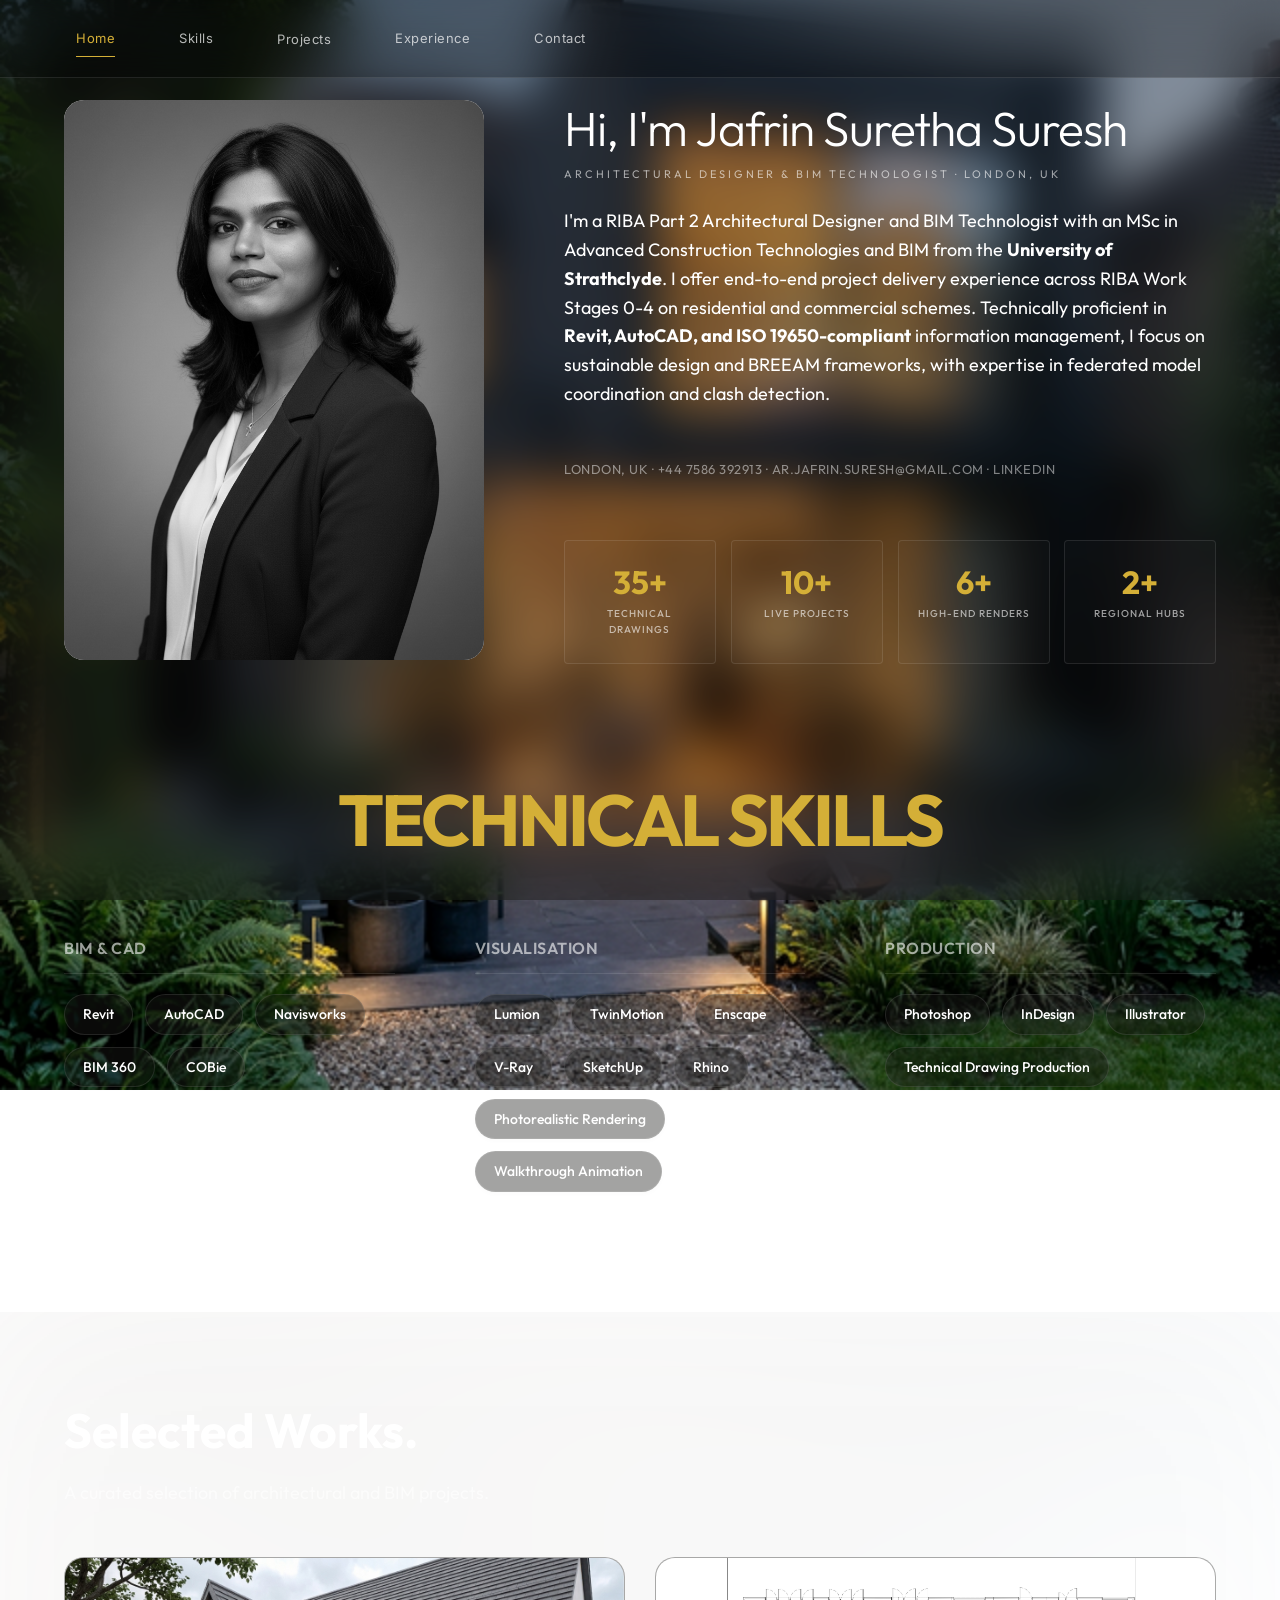
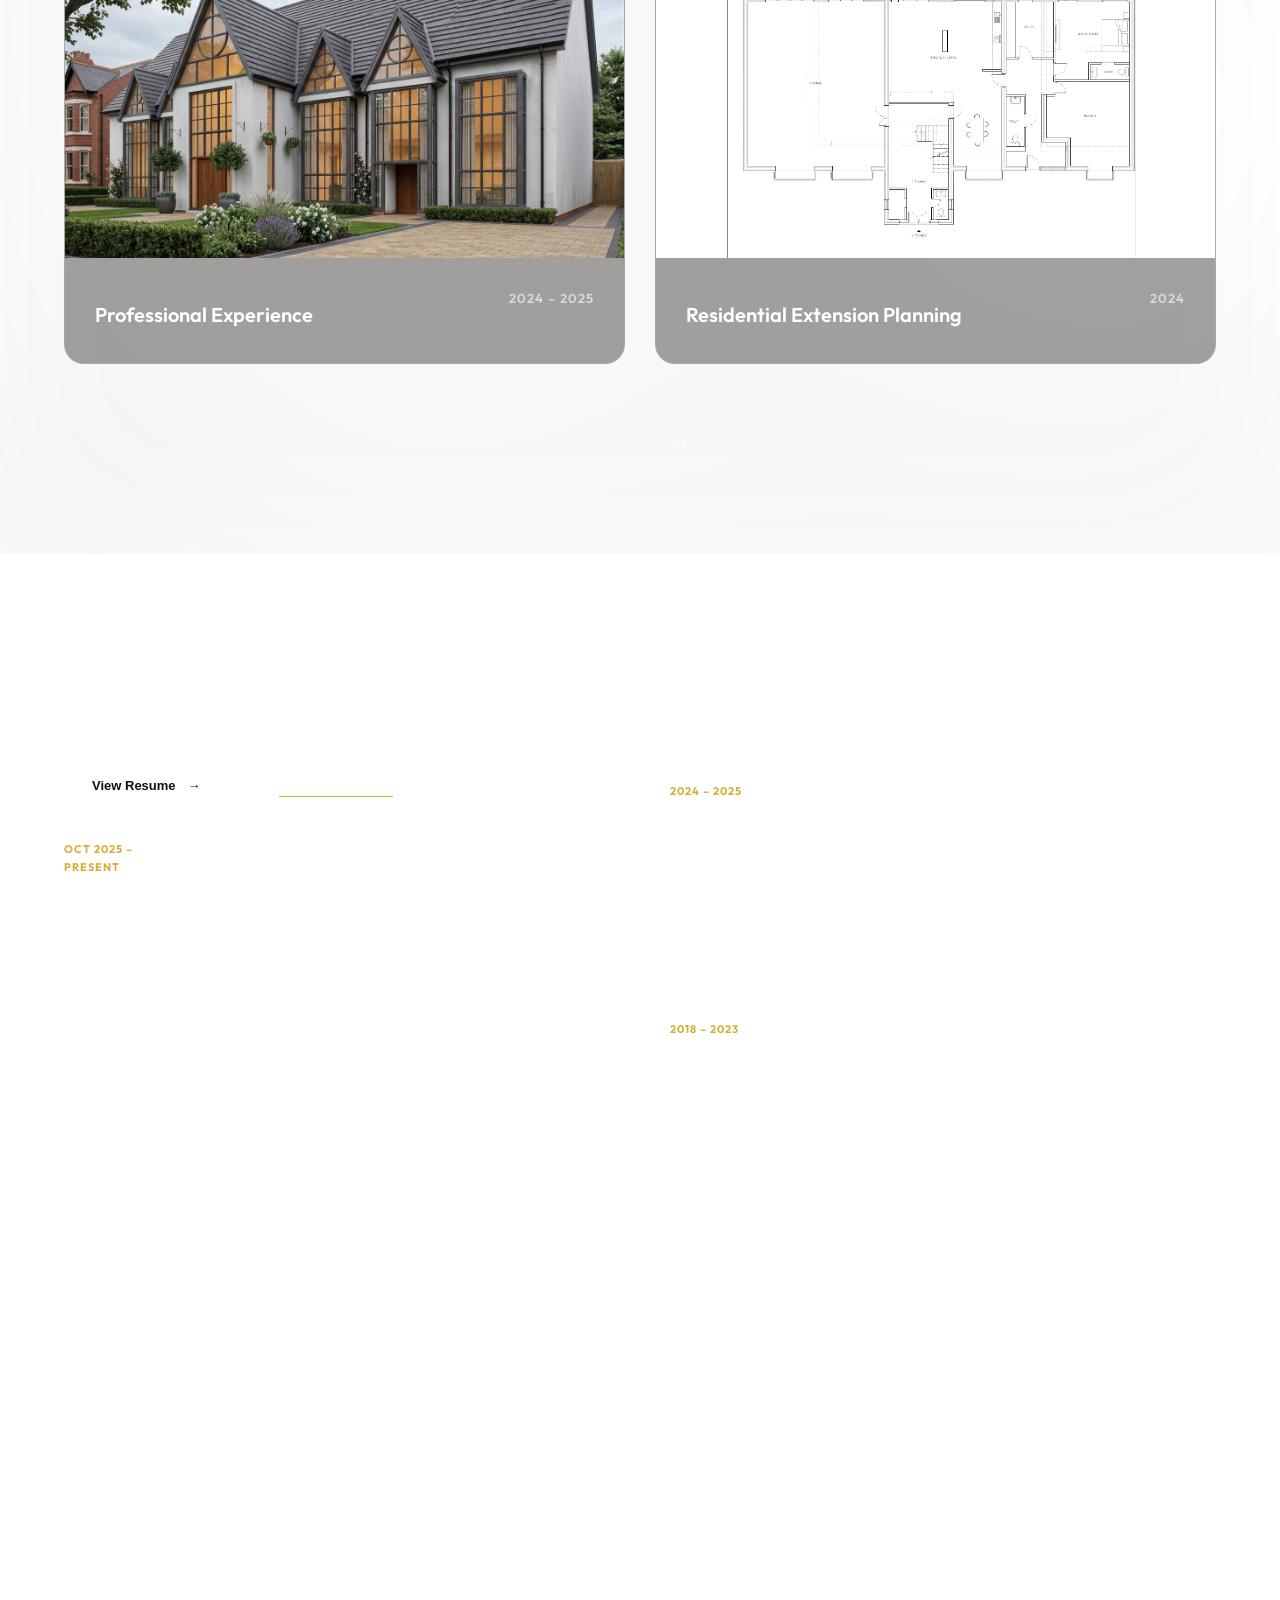
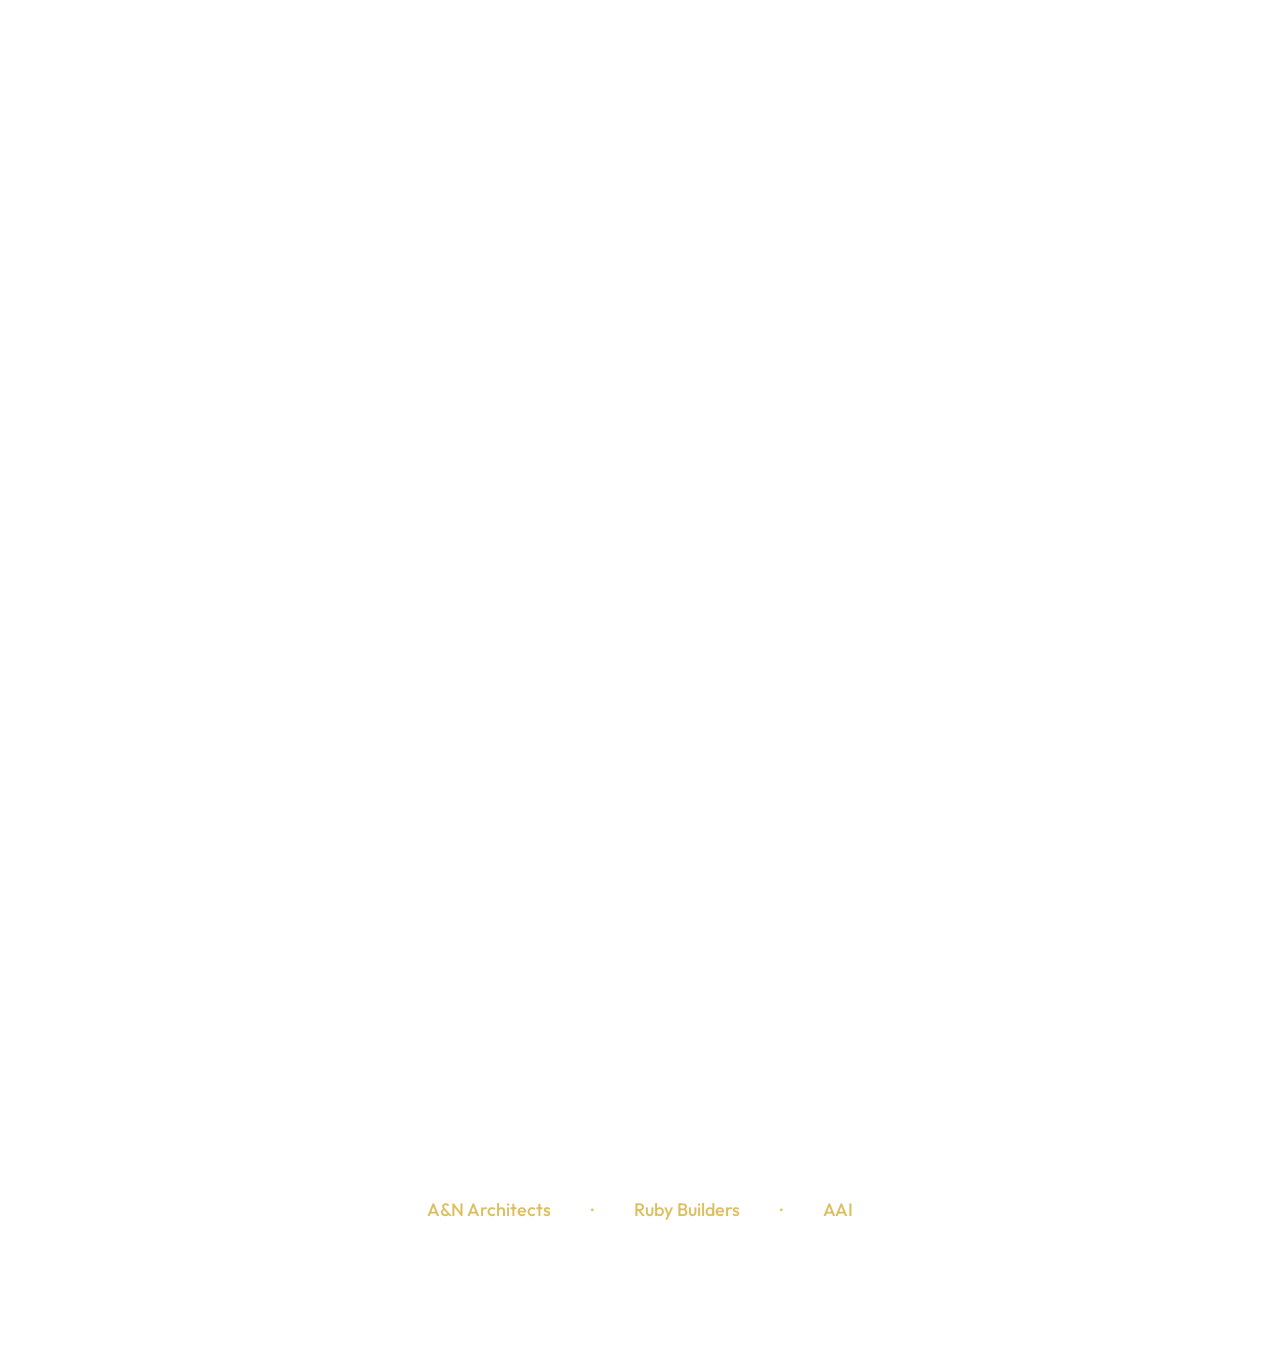
==== commit 9c0e4e09: "Refine Project Slider arrows, fix Parallel Resume grid, and bump CSS to v=5" ====
--- a/index.html
+++ b/index.html
@@ -18,7 +18,7 @@
         rel="stylesheet">
 
     <!-- Link to local CSS files -->
-    <link rel="stylesheet" href="styles/main.css?v=4">
+    <link rel="stylesheet" href="styles/main.css?v=5">
     <link rel="stylesheet" href="styles/animations.css">
 </head>
 
@@ -189,7 +189,6 @@
             </div>
 
             <div class="project-slider-wrapper reveal-up">
-                <button class="slider-arrow prev" id="slider-prev" aria-label="Previous Project">←</button>
                 <div class="project-slider-container">
                     <div class="project-slider-track" id="project-track">
 
@@ -264,7 +263,11 @@
                 </article>
                     </div>
                 </div>
-                <button class="slider-arrow next" id="slider-next" aria-label="Next Project">→</button>
+                
+                <div class="slider-nav">
+                    <button class="slider-arrow prev" id="slider-prev" aria-label="Previous Project">←</button>
+                    <button class="slider-arrow next" id="slider-next" aria-label="Next Project">→</button>
+                </div>
             </div>
         </div>
     </section>
--- a/styles/main.css
+++ b/styles/main.css
@@ -324,6 +324,7 @@
     grid-template-columns: 1fr 1fr;
     gap: 60px;
     margin-top: 40px;
+    align-items: flex-start;
 }
 .resume-col { min-width: 0; }
 .timeline-container { position: relative; margin-top: 30px; }
@@ -339,12 +340,13 @@
 .project-slider-wrapper {
     position: relative;
     display: flex;
+    flex-direction: column;
     align-items: center;
-    gap: 20px;
+    gap: 40px;
 }
 .project-slider-container {
     overflow: hidden;
-    flex-grow: 1;
+    width: 100%;
 }
 .project-slider-track {
     display: flex;
@@ -354,22 +356,26 @@
 .project-card-dark {
     flex: 0 0 calc(50% - 15px); /* Show 2 cards at a time */
     min-width: 300px;
+}
+.slider-nav {
+    display: flex;
+    gap: 20px;
+    margin-top: 10px;
 }
 .slider-arrow {
     background: rgba(255, 255, 255, 0.05);
     border: 1px solid var(--color-border);
     color: var(--color-text);
-    width: 50px;
-    height: 50px;
+    width: 60px;
+    height: 60px;
     border-radius: 50%;
     cursor: pointer;
-    font-size: 20px;
+    font-size: 24px;
     display: flex;
     align-items: center;
     justify-content: center;
     transition: all 0.3s ease;
     flex-shrink: 0;
-    z-index: 10;
 }
 .slider-arrow:hover {
     background: var(--color-accent);
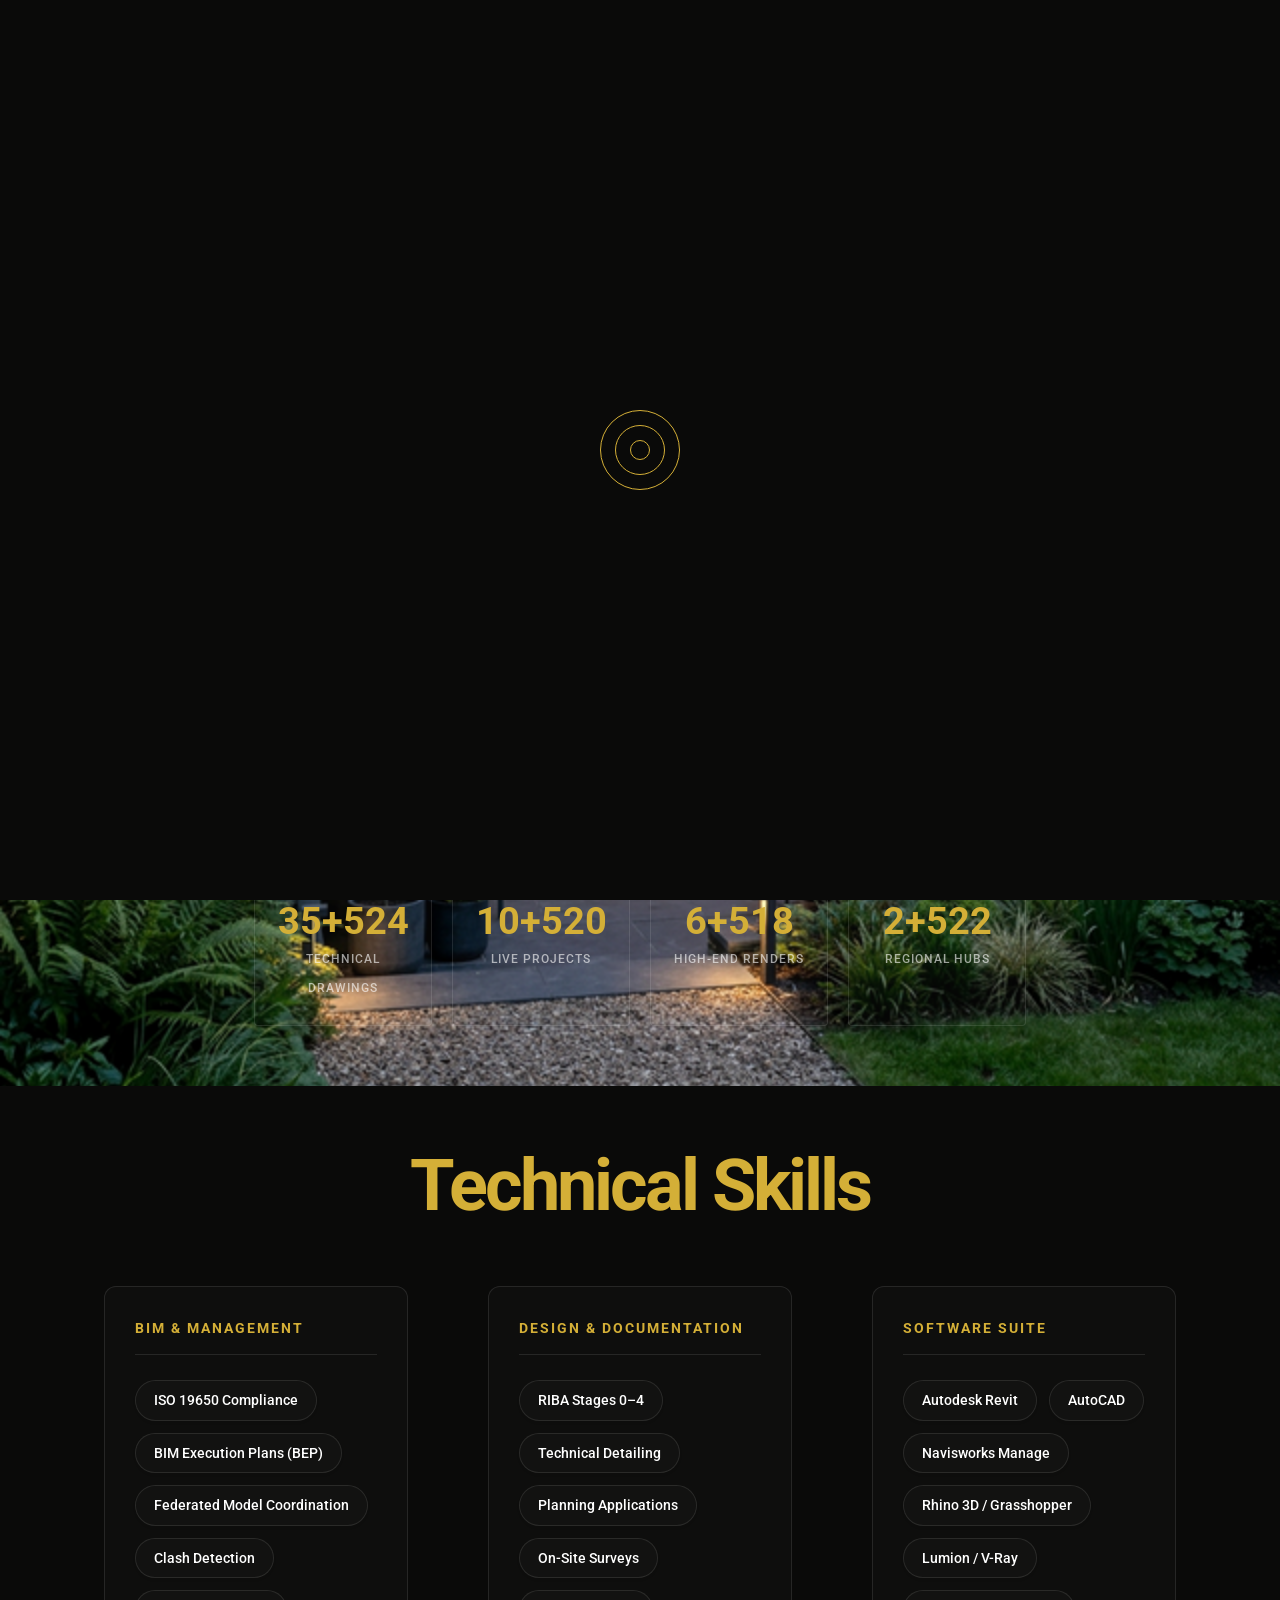
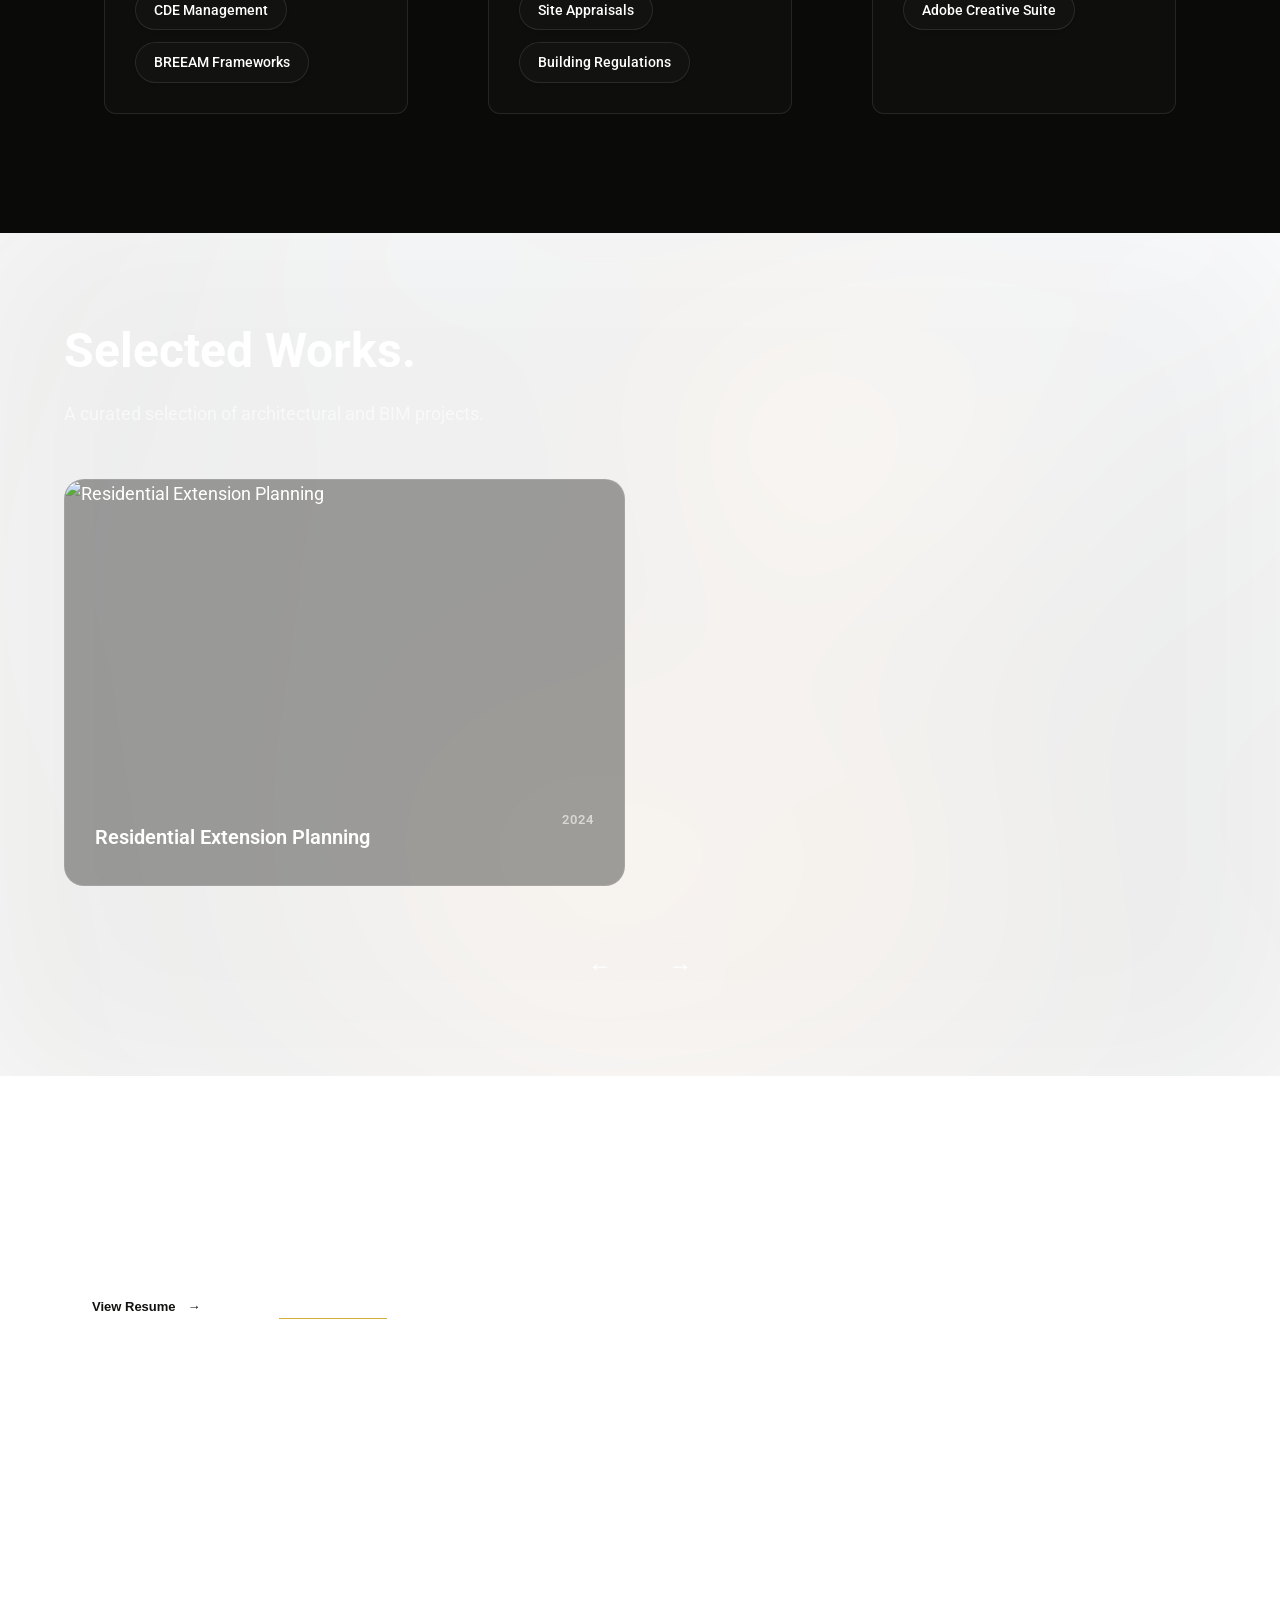
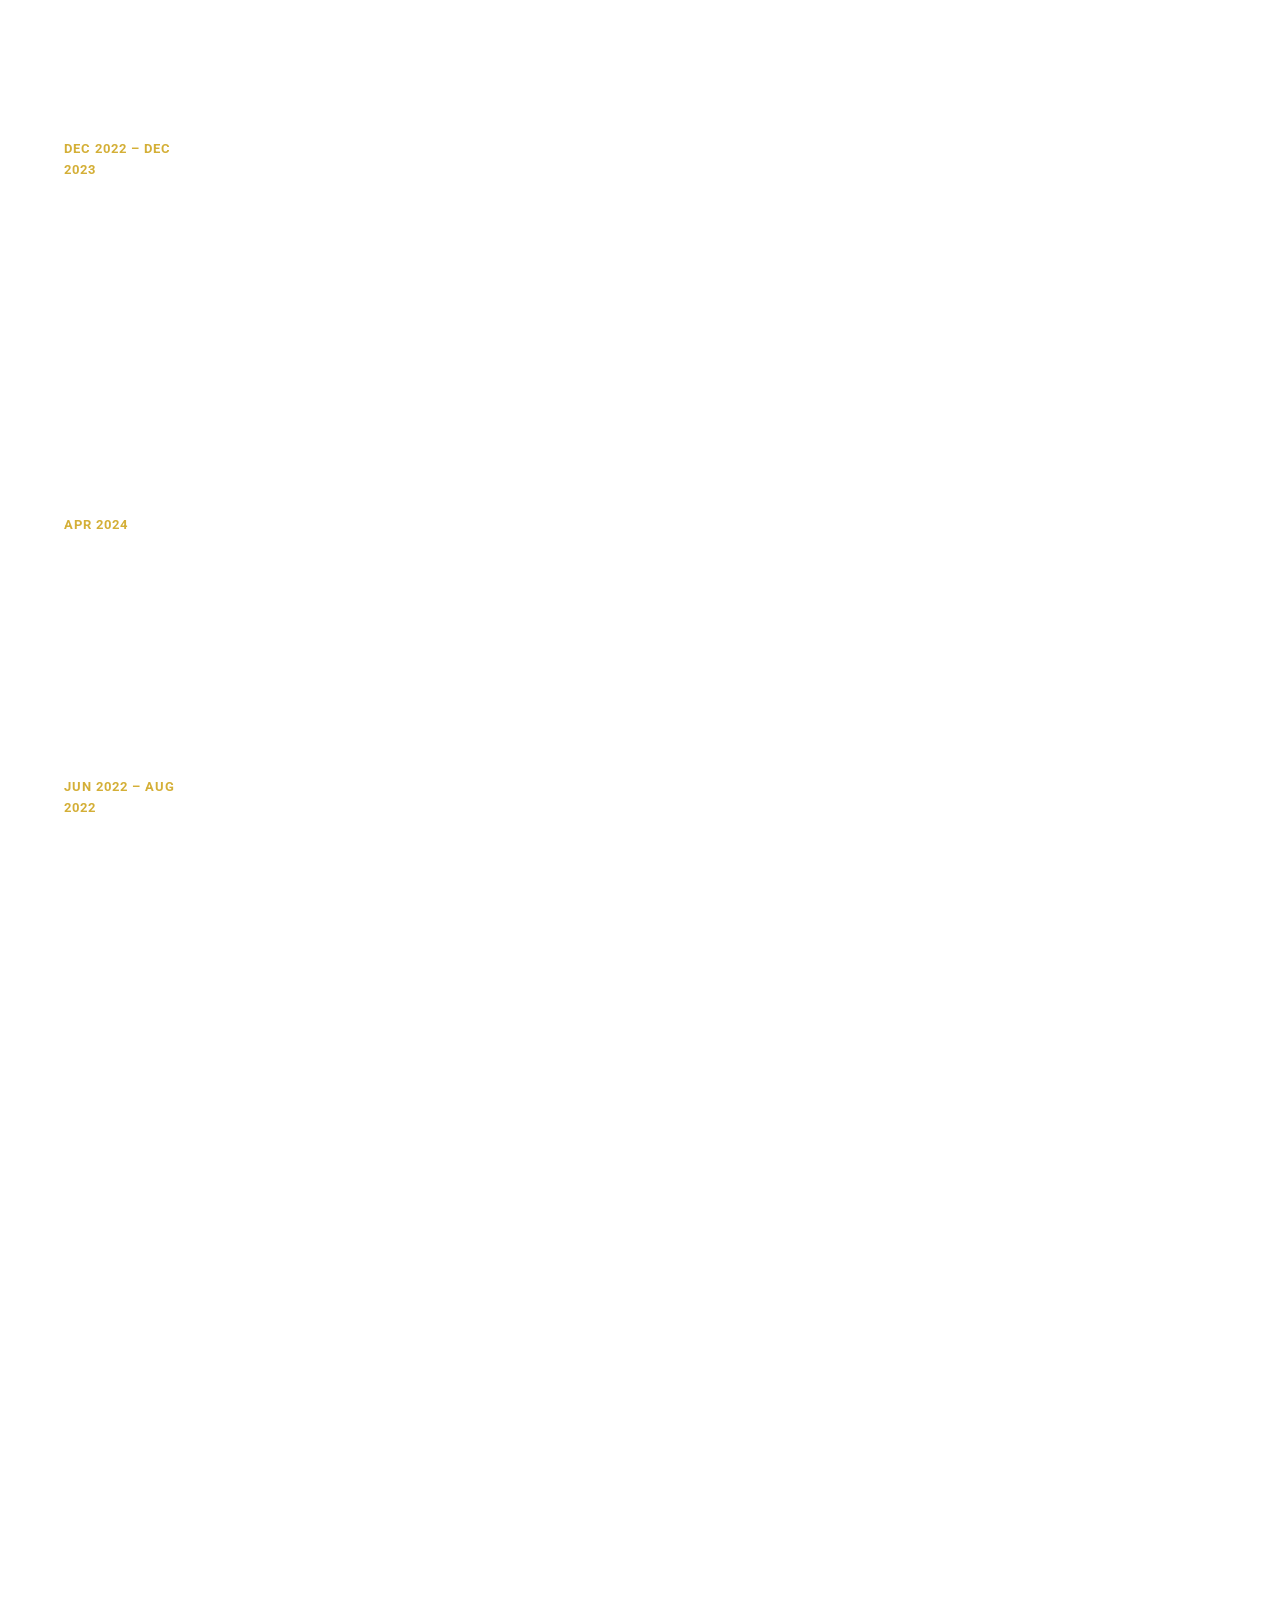
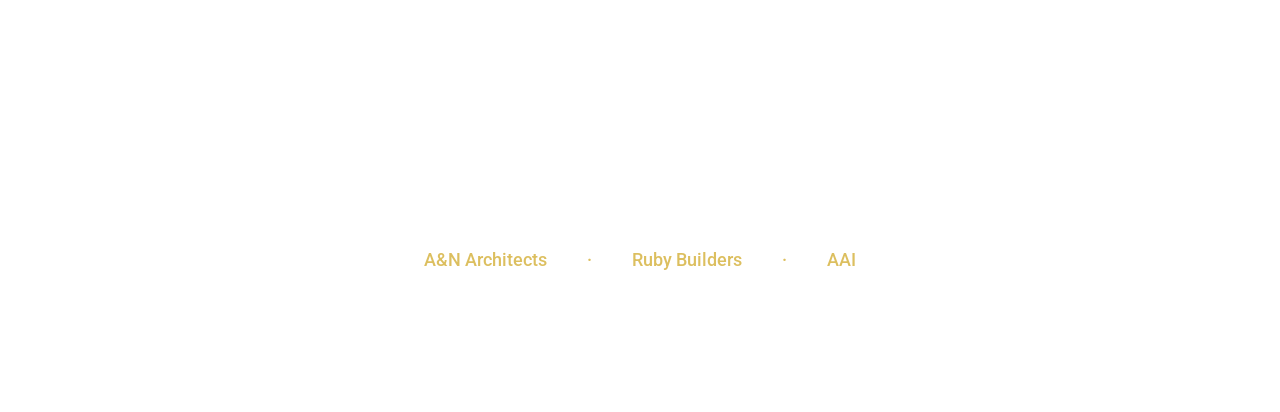
==== commit c920e74b: "Final UX & Content Refinements: Roboto Font, Abstract Loader, Airport Terminal Updates" ====
--- a/index.html
+++ b/index.html
@@ -13,26 +13,36 @@
         content="Architectural Designer, BIM Technologist, Revit, ISO 19650, BREEAM, Lumion, Architecture Portfolio">
 
     <!-- Google Fonts: Outift/Inter -->
-    <link
-        href="https://fonts.googleapis.com/css2?family=Inter:wght@200;300;400;500;600;700&family=Outfit:wght@200;300;400;500;600;700&display=swap"
-        rel="stylesheet">
+    <link href="https://fonts.googleapis.com/css2?family=Roboto:wght@300;400;500;700&display=swap" rel="stylesheet">
 
     <!-- Link to local CSS files -->
-    <link rel="stylesheet" href="styles/main.css?v=5">
+    <link rel="stylesheet" href="styles/main.css?v=6">
     <link rel="stylesheet" href="styles/animations.css">
 </head>
 
 <body class="dark-mode-enforced">
-    <!-- TASK 5: LOADING SCREEN -->
-    <div id="loading-screen">
-        <div class="loader-content">
-            <div class="loader-circle"></div>
-            <div class="loader-text">JA</div>
+    <!-- Loading Screen -->
+    <div id="loading-screen" style="position:fixed; inset:0; background:#0a0a09; z-index:999999; display:flex; align-items:center; justify-content:center; transition:opacity 1s ease, visibility 1s;">
+        <div class="abstract-loader">
+            <style>
+                .abstract-loader { position: relative; width: 80px; height: 80px; }
+                .circle { position: absolute; border: 1.5px solid #D4AF37; border-radius: 50%; animation: abstract-pulse 2s infinite ease-in-out; }
+                .circle-1 { inset: 0; animation-delay: 0s; }
+                .circle-2 { inset: 15px; animation-delay: 0.3s; }
+                .circle-3 { inset: 30px; animation-delay: 0.6s; }
+                @keyframes abstract-pulse {
+                    0%, 100% { transform: scale(0.85); opacity: 0.2; }
+                    50% { transform: scale(1.1); opacity: 0.8; }
+                }
+            </style>
+            <div class="circle circle-1"></div>
+            <div class="circle circle-2"></div>
+            <div class="circle circle-3"></div>
         </div>
     </div>
 
-
     <nav class="top-nav">
+
         <div class="container nav-container">
 
             
@@ -52,7 +62,6 @@
                         <a href="projects/professional-experience.html" class="sub-link">Professional Experience</a>
                         <a href="projects/residential-extension.html" class="sub-link">Residential Extension</a>
                         <a href="projects/airport-terminal.html" class="sub-link">Airport Expansion</a>
-                        <a href="projects/academic-projects.html" class="sub-link">Academic Projects</a>
                         <a href="projects/visualizations.html" class="sub-link">Visualisations</a>
                     </div>
                 </div>
@@ -66,60 +75,42 @@
 
 
 
-    <!-- SECTION 2: ABOUT -->
-    <section id="about" class="about-section bg-white" style="padding-top: 160px;">
-        <div class="container">
-            <div class="about-grid-brief">
-                <div class="about-photo-col">
-                    <div class="photo-container reveal-photo">
-                        <div class="photo-reveal-overlay"></div>
-                        <img src="images/profile.png" alt="Jafrin Suretha Suresh" class="profile-photo-img">
-                    </div>
-                </div>
-                <div class="about-text-col reveal-up">
-                    <h2 class="section-heading"
-                        style="font-weight: 300; line-height: 1.2; text-transform: none; margin-bottom: 8px; font-style: normal;">
-                        Hi, I'm Jafrin Suretha Suresh</h2>
-                    <p
-                        style="font-weight: 400; letter-spacing: 3px; font-size: 11px; text-transform: uppercase; color: var(--color-muted); margin-bottom: 24px;">
-                        Architectural Designer & BIM Technologist · London, UK</p>
-                    <p class="bio-paragraph"
-                        style="font-weight: 400; font-style: normal; margin-bottom: 32px; color: var(--color-text);">
-                        I'm a RIBA Part 2 Architectural Designer and BIM Technologist with an MSc in Advanced Construction Technologies and BIM from the <strong>University of Strathclyde</strong>. 
-                        I offer end-to-end project delivery experience across RIBA Work Stages 0-4 on residential and commercial schemes. 
-                        Technically proficient in <strong>Revit, AutoCAD, and ISO 19650-compliant</strong> information management, I focus on sustainable design and BREEAM frameworks, with expertise in federated model coordination and clash detection.
-                    </p>
-                    <div class="location-contact-line"
-                        style="font-weight: 400; font-size: 13px; color: var(--color-muted); font-style: normal; opacity: 0.8;">
-                        London, UK · +44 7586 392913 · 
-                        <a href="mailto:ar.jafrin.suresh@gmail.com"
-                            style="color: inherit; text-decoration: none; transition: text-decoration 0.2s; border-bottom: 1px solid transparent;"
-                            onmouseover="this.style.borderBottom='1px solid var(--color-muted)'"
-                            onmouseout="this.style.borderBottom='1px solid transparent'">ar.jafrin.suresh@gmail.com</a>
-                        ·
-                        <a href="https://linkedin.com/in/jafrinsuresh" target="_blank"
-                            style="color: inherit; text-decoration: none; transition: text-decoration 0.2s; border-bottom: 1px solid transparent;"
-                            onmouseover="this.style.borderBottom='1px solid var(--color-muted)'"
-                            onmouseout="this.style.borderBottom='1px solid transparent'">linkedin</a>
-                    </div>
-
-                    <!-- Key Highlights (Moved and Animated) -->
-                    <div class="highlights-grid" style="margin-top: 60px;">
-                        <div class="metric-card reveal-up">
-                            <div class="metric-number" data-target="35">0</div>
-                            <div class="metric-label">Technical Drawings</div>
-                        </div>
-                        <div class="metric-card reveal-up" style="transition-delay: 0.1s;">
-                            <div class="metric-number" data-target="10">0</div>
-                            <div class="metric-label">Live Projects</div>
-                        </div>
-                        <div class="metric-card reveal-up" style="transition-delay: 0.2s;">
-                            <div class="metric-number" data-target="6">0</div>
-                            <div class="metric-label">High-End Renders</div>
-                        </div>
-                        <div class="metric-card reveal-up" style="transition-delay: 0.3s;">
-                            <div class="metric-number" data-target="2">0</div>
-                            <div class="metric-label">Regional Hubs</div>
+    <!-- SECTION 1: ABOUT (centered) -->
+    <section id="about" class="about-section">
+        <div class="container about-container">
+            <div class="about-content-wrapper">
+                <div class="about-grid">
+                    <div class="profile-col reveal-up">
+                        <img src="images/profile.png" alt="Jafrin Suretha Suresh" class="profile-img">
+                    </div>
+                    <div class="bio-col reveal-up" style="transition-delay: 0.1s;">
+                        <h1 class="hero-name">Hi, I'm Jafrin Suretha Suresh</h1>
+                        <p class="role-location">ARCHITECTURAL DESIGNER & BIM TECHNOLOGIST · LONDON, UK</p>
+                        
+                        <div class="bio-text">
+                            <p>I'm a RIBA Part 2 Architectural Designer and BIM Technologist with an MSc in Advanced Construction Technologies and BIM from the <strong>University of Strathclyde</strong>. I offer end-to-end project delivery experience across RIBA Work Stages 0–4 on residential and commercial schemes. Technically proficient in <strong>Revit, AutoCAD, and ISO 19650-compliant</strong> information management, I focus on sustainable design and BREEAM frameworks, with expertise in federated model coordination and clash detection.</p>
+                        </div>
+                        
+                        <p class="simple-contact">LONDON, UK · +44 7586 392913 · AR.JAFRIN.SURESH@GMAIL.COM · LINKEDIN</p>
+
+                        <!-- Highlights inside Bio / About -->
+                        <div class="highlights-grid">
+                            <div class="metric-card reveal-up" style="transition-delay: 0.2s;">
+                                <span class="metric-number" data-target="35">0</span><span class="metric-number">+</span>
+                                <span class="metric-label">Technical Drawings</span>
+                            </div>
+                            <div class="metric-card reveal-up" style="transition-delay: 0.3s;">
+                                <span class="metric-number" data-target="10">0</span><span class="metric-number">+</span>
+                                <span class="metric-label">Live Projects</span>
+                            </div>
+                            <div class="metric-card reveal-up" style="transition-delay: 0.4s;">
+                                <span class="metric-number" data-target="6">0</span><span class="metric-number">+</span>
+                                <span class="metric-label">High-End Renders</span>
+                            </div>
+                            <div class="metric-card reveal-up" style="transition-delay: 0.5s;">
+                                <span class="metric-number" data-target="2">0</span><span class="metric-number">+</span>
+                                <span class="metric-label">Regional Hubs</span>
+                            </div>
                         </div>
                     </div>
                 </div>
@@ -129,43 +120,49 @@
 
 
 
-    <!-- TECHNICAL EXPERTISE -->
-    <section id="skills" class="skills-section bg-gray">
-        <div class="container">
-            <h2 class="section-title text-center reveal-up"
-                style="margin-bottom: 80px; font-size: clamp(48px, 8vw, 72px); letter-spacing: -3px; font-weight: 700;">
-                TECHNICAL SKILLS</h2>
-            <div class="skills-grid-columns">
-                <div class="skill-column reveal-stagger">
-                    <h4 class="skill-category-label">BIM & CAD</h4>
-                    <div class="skill-chips-container">
-                        <span class="skill-chip">Revit</span>
-                        <span class="skill-chip">AutoCAD</span>
-                        <span class="skill-chip">Navisworks</span>
-                        <span class="skill-chip">BIM 360</span>
-                        <span class="skill-chip">COBie</span>
-                    </div>
-                </div>
-                <div class="skill-column reveal-stagger">
-                    <h4 class="skill-category-label">Visualisation</h4>
-                    <div class="skill-chips-container">
-                        <span class="skill-chip">Lumion</span>
-                        <span class="skill-chip">TwinMotion</span>
-                        <span class="skill-chip">Enscape</span>
-                        <span class="skill-chip">V-Ray</span>
-                        <span class="skill-chip">SketchUp</span>
-                        <span class="skill-chip">Rhino</span>
-                        <span class="skill-chip">Photorealistic Rendering</span>
-                        <span class="skill-chip">Walkthrough Animation</span>
-                    </div>
-                </div>
-                <div class="skill-column reveal-stagger">
-                    <h4 class="skill-category-label">Production</h4>
-                    <div class="skill-chips-container">
-                        <span class="skill-chip">Photoshop</span>
-                        <span class="skill-chip">InDesign</span>
-                        <span class="skill-chip">Illustrator</span>
-                        <span class="skill-chip">Technical Drawing Production</span>
+    <!-- SECTION 2: SKILLS (full page) -->
+    <section id="skills" class="skills-section">
+        <div class="container skills-container">
+            <div class="skills-center-content">
+                <h2 class="section-title text-center reveal-up">Technical Skills</h2>
+                <div class="skills-grid-columns reveal-up delay-1">
+                    <!-- Column 1: BIM & Project Management -->
+                    <div class="skill-category">
+                        <h3 class="category-title">BIM & Management</h3>
+                        <div class="skill-chips-container">
+                            <span class="skill-chip">ISO 19650 Compliance</span>
+                            <span class="skill-chip">BIM Execution Plans (BEP)</span>
+                            <span class="skill-chip">Federated Model Coordination</span>
+                            <span class="skill-chip">Clash Detection</span>
+                            <span class="skill-chip">CDE Management</span>
+                            <span class="skill-chip">BREEAM Frameworks</span>
+                        </div>
+                    </div>
+
+                    <!-- Column 2: Design & Documentation -->
+                    <div class="skill-category">
+                        <h3 class="category-title">Design & Documentation</h3>
+                        <div class="skill-chips-container">
+                            <span class="skill-chip">RIBA Stages 0–4</span>
+                            <span class="skill-chip">Technical Detailing</span>
+                            <span class="skill-chip">Planning Applications</span>
+                            <span class="skill-chip">On-Site Surveys</span>
+                            <span class="skill-chip">Site Appraisals</span>
+                            <span class="skill-chip">Building Regulations</span>
+                        </div>
+                    </div>
+
+                    <!-- Column 3: Software Proficiency -->
+                    <div class="skill-category">
+                        <h3 class="category-title">Software Suite</h3>
+                        <div class="skill-chips-container">
+                            <span class="skill-chip">Autodesk Revit</span>
+                            <span class="skill-chip">AutoCAD</span>
+                            <span class="skill-chip">Navisworks Manage</span>
+                            <span class="skill-chip">Rhino 3D / Grasshopper</span>
+                            <span class="skill-chip">Lumion / V-Ray</span>
+                            <span class="skill-chip">Adobe Creative Suite</span>
+                        </div>
                     </div>
                 </div>
             </div>
@@ -210,7 +207,7 @@
                 <article class="project-card-dark reveal-up"
                     onclick="window.location.href='projects/residential-extension.html'">
                     <div class="card-image-box">
-                        <img src="images/1.1.jpg" alt="Residential Extension Planning">
+                        <img src="images/2.0.jpg" alt="Residential Extension Planning">
                     </div>
                     <div class="card-body">
                         <div class="card-info">
@@ -234,19 +231,6 @@
                     </div>
                 </article>
 
-                <!-- Project 4 -->
-                <article class="project-card-dark reveal-up"
-                    onclick="window.location.href='projects/academic-projects.html'">
-                    <div class="card-image-box">
-                        <img src="images/project1-img2.jpg" alt="Academic Projects">
-                    </div>
-                    <div class="card-body">
-                        <div class="card-info">
-                            <h3 class="card-title">Academic Projects</h3>
-                            <p class="card-year">2018 – 2023</p>
-                        </div>
-                    </div>
-                </article>
 
                 <!-- Project 5 -->
                 <article class="project-card-dark reveal-up"
@@ -439,8 +423,7 @@
     </script>
     <script src="scripts/pdfBase64.js"></script>
 
-    <div id="lightbox"
-        style="display:none; position:fixed; inset:0; background:rgba(0,0,0,0.9); z-index:99999; align-items:center; justify-content:center;">
+    <div id="lightbox">
         <img id="lightbox-img"
             style="max-width:85vw; max-height:88vh; object-fit:contain; border-radius:4px; display:block;">
         <button id="lb-prev"
--- a/styles/main.css
+++ b/styles/main.css
@@ -7,6 +7,7 @@
     --color-card: rgba(26, 26, 24, 0.4);
     --color-nav: rgba(0, 0, 0, 0.3);
     --transition-smooth: 0.8s cubic-bezier(0.16, 1, 0.3, 1);
+    --font-primary: 'Roboto', sans-serif;
 }
 
 /* Base Styles & Translucent Effect */
@@ -24,7 +25,7 @@
     background-size: cover;
 }
 body {
-    font-family: 'Outfit', 'Inter', -apple-system, sans-serif;
+    font-family: var(--font-primary), -apple-system, sans-serif;
     background-color: transparent; /* Allow html background to show through */
     color: var(--color-text);
     line-height: 1.6;
@@ -43,48 +44,6 @@
     z-index: -1;
 }
 
-/* TASK 5: LOADING SCREEN */
-#loading-screen {
-    position: fixed;
-    inset: 0;
-    background: #111110;
-    z-index: 9999;
-    display: flex;
-    align-items: center;
-    justify-content: center;
-    transition: opacity 0.8s ease, visibility 0.8s ease;
-}
-#loading-screen.fade-out {
-    opacity: 0;
-    visibility: hidden;
-}
-.loader-content {
-    text-align: center;
-    position: relative;
-}
-.loader-circle {
-    width: 60px;
-    height: 60px;
-    border: 2px solid var(--color-border);
-    border-top: 2px solid var(--color-accent);
-    border-radius: 50%;
-    animation: spin 1s linear infinite;
-    margin-bottom: 20px;
-}
-.loader-text {
-    font-family: 'Outfit', sans-serif;
-    font-size: 24px;
-    font-weight: 700;
-    letter-spacing: 2px;
-    background: linear-gradient(135deg, #818cf8 0%, #c084fc 100%);
-    -webkit-background-clip: text;
-    background-clip: text;
-    -webkit-text-fill-color: transparent;
-}
-@keyframes spin {
-    0% { transform: rotate(0deg); }
-    100% { transform: rotate(360deg); }
-}
 
 
 .container { width: 100%; max-width: 1400px; margin: 0 auto; padding: 0 clamp(1.5rem, 5vw, 6%); }
@@ -112,17 +71,7 @@
     width: 100%;
 }
 
-.brand-logo {
-    font-size: 24px;
-    font-weight: 700;
-    text-decoration: none;
-    letter-spacing: 1px;
-    font-family: 'Outfit', sans-serif;
-    background: linear-gradient(135deg, #818cf8 0%, #c084fc 100%);
-    -webkit-background-clip: text;
-    background-clip: text;
-    -webkit-text-fill-color: transparent;
-}
+
 
 .hamburger-btn {
     display: none;
@@ -254,15 +203,15 @@
     background: rgba(255, 255, 255, 0.05);
 }
 .metric-number {
-    font-size: 32px;
+    font-size: 38px;
     font-weight: 700;
     color: var(--color-accent);
     line-height: 1;
     margin-bottom: 8px;
-    font-family: 'Outfit', sans-serif;
+    font-family: var(--font-primary), sans-serif;
 }
 .metric-label {
-    font-size: 10px;
+    font-size: 12px;
     letter-spacing: 1px;
     color: var(--color-muted);
     text-transform: uppercase;
@@ -276,7 +225,63 @@
 }
 
 .section-heading { font-family: 'Outfit', sans-serif; color: var(--color-accent); }
-.section-title { font-size: clamp(40px, 6vw, 64px); font-weight: 700; letter-spacing: -2px; margin-bottom: 40px; line-height: 1; color: var(--color-accent); }
+.section-title { font-size: clamp(48px, 8vw, 72px); font-weight: 700; letter-spacing: -3px; margin-bottom: 60px; line-height: 1.1; color: var(--color-accent); }
+
+/* About Section Full Page (Centered Stack) */
+.about-section {
+    padding: 100px 0;
+    text-align: center;
+}
+.about-container { width: 100%; max-width: 900px; }
+.about-grid {
+    display: flex;
+    flex-direction: column;
+    align-items: center;
+    gap: 40px;
+}
+.profile-img {
+    width: 280px;
+    height: 280px;
+    object-fit: cover;
+    border-radius: 50%; /* Circular for more centered feel */
+    filter: grayscale(1);
+    transition: filter 0.5s ease, transform 0.5s ease;
+    border: 4px solid var(--color-border);
+}
+.profile-img:hover { filter: grayscale(0); transform: scale(1.05); }
+.hero-name { font-size: clamp(32px, 5vw, 48px); font-weight: 700; margin-bottom: 8px; font-family: var(--font-primary), sans-serif; }
+.role-location { font-size: 11px; letter-spacing: 3px; text-transform: uppercase; color: var(--color-muted); margin-bottom: 24px; font-weight: 500; }
+.bio-text { font-size: 21px; line-height: 1.6; color: var(--color-text); margin-bottom: 32px; max-width: 800px; margin-left: auto; margin-right: auto; }
+.simple-contact { font-size: 14px; color: var(--color-muted); letter-spacing: 1px; opacity: 0.8; margin-bottom: 40px; }
+.highlights-grid { 
+    display: grid;
+    grid-template-columns: repeat(4, 1fr);
+    gap: 20px;
+    width: 100%;
+}
+
+/* Skills Section Full Page */
+.skills-section {
+    background: #0a0a09;
+    padding: 100px 0;
+}
+.skills-container { width: 100%; max-width: 1200px; }
+.skills-center-content { width: 100%; text-align: center; }
+.skills-grid-columns {
+    display: grid;
+    grid-template-columns: repeat(3, 1fr);
+    gap: 40px;
+    text-align: left;
+}
+.skill-category {
+    background: rgba(255, 255, 255, 0.02);
+    padding: 30px;
+    border-radius: 12px;
+    border: 1px solid var(--color-border);
+    transition: transform 0.3s ease, background 0.3s ease;
+}
+.skill-category:hover { background: rgba(255, 255, 255, 0.04); transform: translateY(-5px); }
+.category-title { font-size: 14px; text-transform: uppercase; letter-spacing: 2px; color: var(--color-accent); margin-bottom: 25px; border-bottom: 1px solid var(--color-border); padding-bottom: 15px; }
 
 
 /* Skills Layout */
@@ -329,11 +334,11 @@
 .resume-col { min-width: 0; }
 .timeline-container { position: relative; margin-top: 30px; }
 .timeline-item { display: grid; grid-template-columns: 120px 1fr; gap: 20px; margin-bottom: 40px; }
-.timeline-date { font-size: 11px; font-weight: 700; letter-spacing: 1px; color: var(--color-accent); text-transform: uppercase; padding-top: 4px; }
-.timeline-title { font-size: 20px; font-weight: 600; margin-bottom: 4px; }
-.timeline-org { font-size: 14px; color: var(--color-muted); margin-bottom: 8px; font-weight: 500; }
-.timeline-desc { font-size: 14px; color: var(--color-muted); line-height: 1.5; }
-.timeline-list { padding-left: 20px; font-size: 14px; color: var(--color-muted); }
+.timeline-date { font-size: 13px; font-weight: 700; letter-spacing: 1px; color: var(--color-accent); text-transform: uppercase; padding-top: 4px; }
+.timeline-title { font-size: 24px; font-weight: 600; margin-bottom: 4px; }
+.timeline-org { font-size: 17px; color: var(--color-muted); margin-bottom: 8px; font-weight: 500; }
+.timeline-desc { font-size: 16px; color: var(--color-muted); line-height: 1.5; }
+.timeline-list { padding-left: 20px; font-size: 16px; color: var(--color-muted); }
 .timeline-list li { margin-bottom: 6px; }
 
 /* Project Slider Styles */
@@ -751,3 +756,31 @@
  .top-nav { padding: 15px 0; }
  .container { padding: 0 5%; }
 }
+
+/* Lightbox glassmorphism and zoom support */
+#lightbox {
+    display: none;
+    position: fixed;
+    inset: 0;
+    background: rgba(0, 0, 0, 0.5);
+    backdrop-filter: blur(15px);
+    -webkit-backdrop-filter: blur(15px);
+    z-index: 99999;
+    align-items: center;
+    justify-content: center;
+    transition: all 0.4s ease;
+}
+
+#lightbox-img {
+    max-width: 90vw;
+    max-height: 85vh;
+    object-fit: contain;
+    border-radius: 8px;
+    transition: transform 0.2s cubic-bezier(0.25, 0.46, 0.45, 0.94);
+    box-shadow: 0 20px 50px rgba(0,0,0,0.5);
+    cursor: zoom-in;
+}
+
+#lightbox-img.zoomed {
+    cursor: zoom-out;
+}
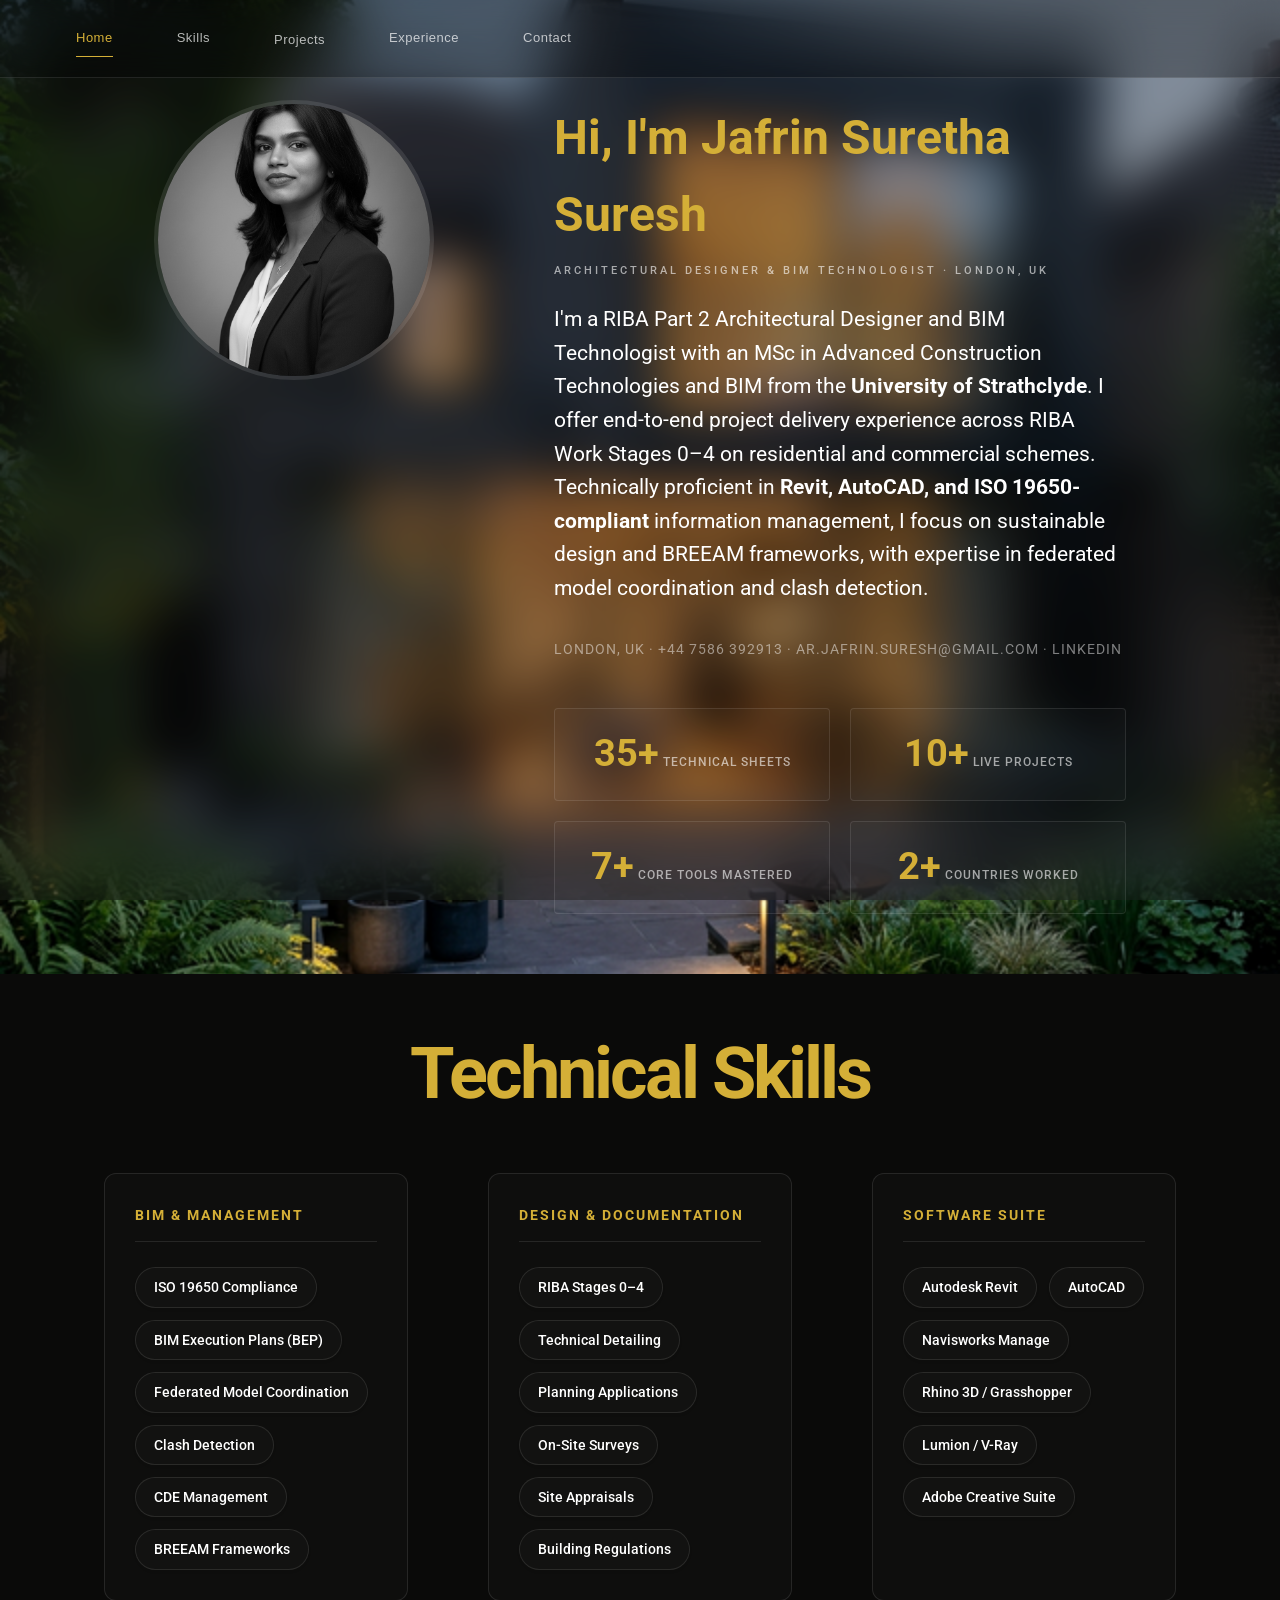
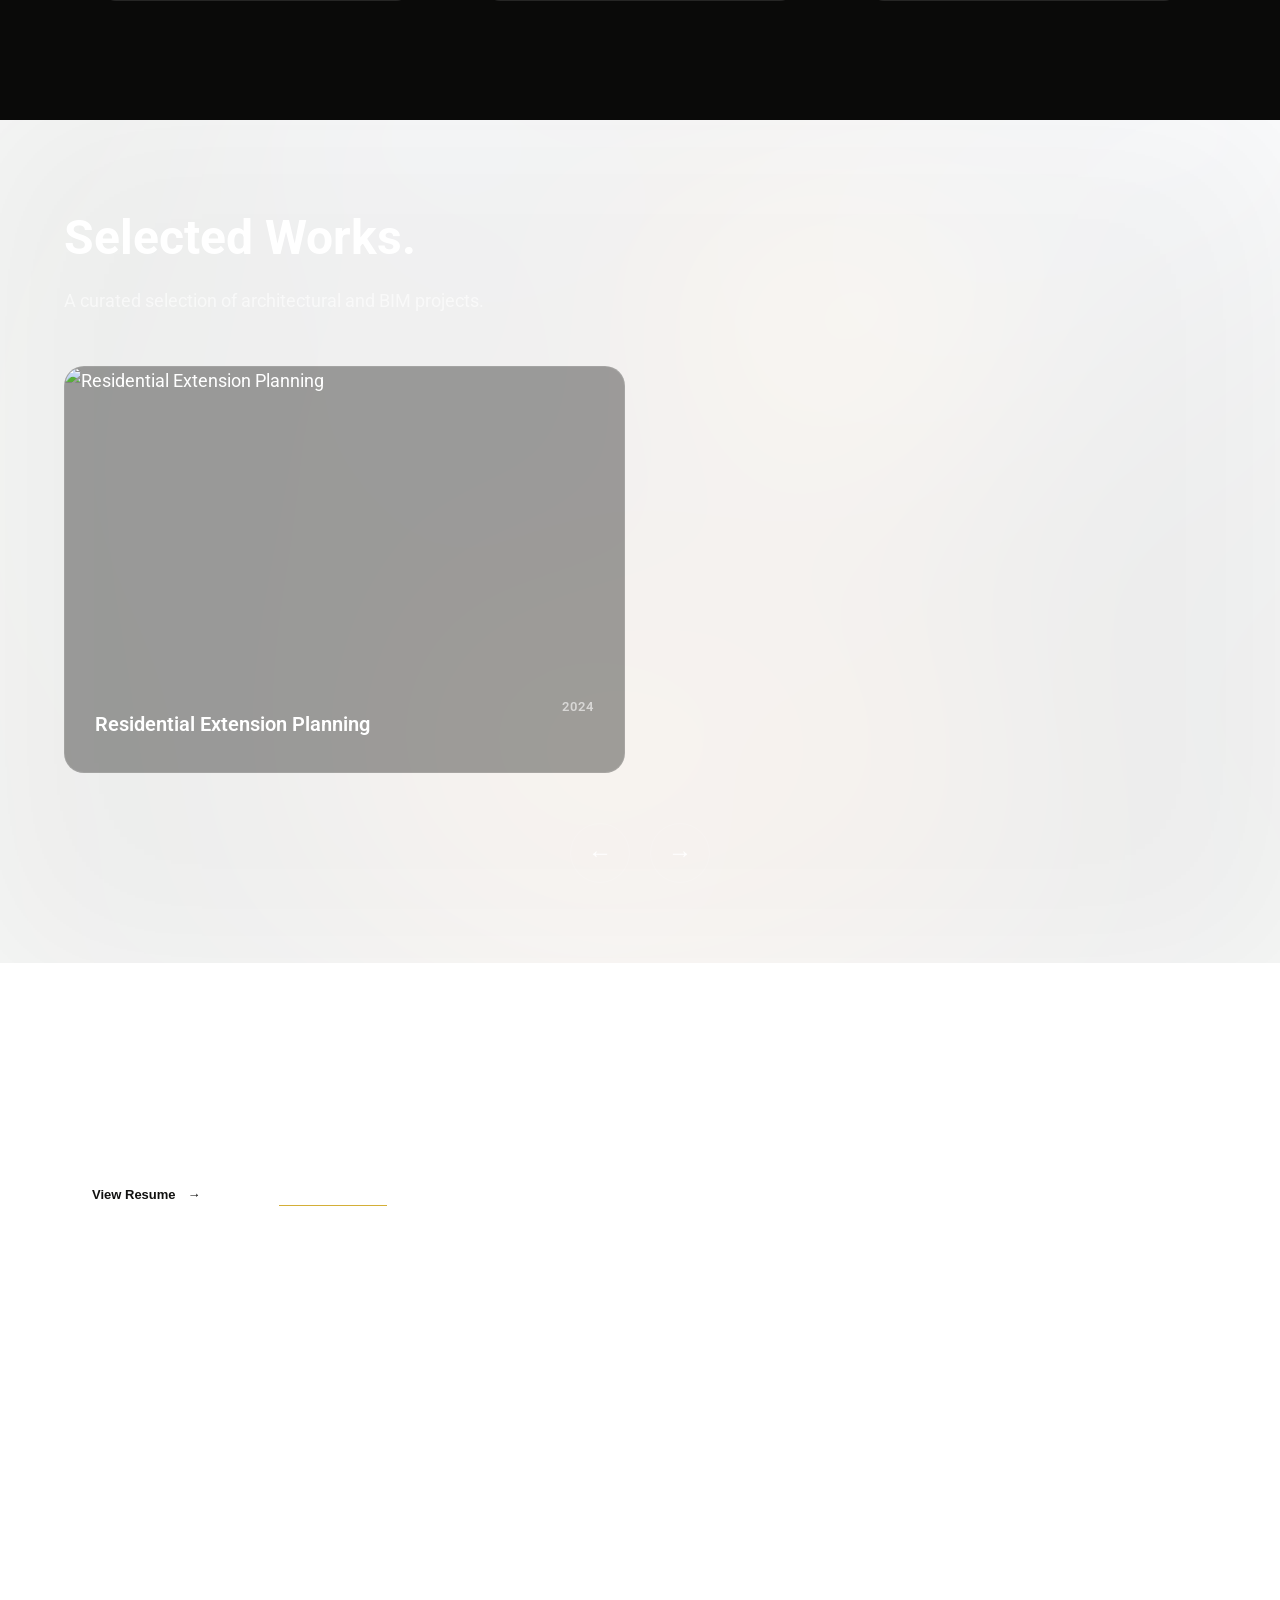
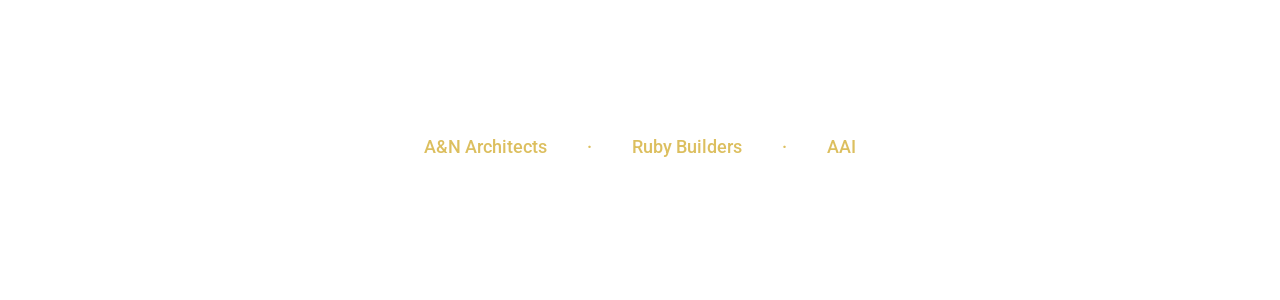
==== commit 1c46a1b2: "Finalize About section redesign, metrics fix, and robust loader dismissal" ====
--- a/index.html
+++ b/index.html
@@ -22,17 +22,22 @@
 
 <body class="dark-mode-enforced">
     <!-- Loading Screen -->
-    <div id="loading-screen" style="position:fixed; inset:0; background:#0a0a09; z-index:999999; display:flex; align-items:center; justify-content:center; transition:opacity 1s ease, visibility 1s;">
+    <!-- Loading Screen -->
+    <div id="loading-screen" style="position:fixed; inset:0; background:#0a0a09; z-index:999999; display:flex; align-items:center; justify-content:center; animation: fadeOutLoader 0.8s forwards; animation-delay: 1.5s; pointer-events: none;">
         <div class="abstract-loader">
             <style>
                 .abstract-loader { position: relative; width: 80px; height: 80px; }
-                .circle { position: absolute; border: 1.5px solid #D4AF37; border-radius: 50%; animation: abstract-pulse 2s infinite ease-in-out; }
+                .circle { position: absolute; border: 1.5px solid #6b4c1e; border-radius: 50%; animation: abstract-pulse 2s infinite ease-in-out; }
                 .circle-1 { inset: 0; animation-delay: 0s; }
                 .circle-2 { inset: 15px; animation-delay: 0.3s; }
                 .circle-3 { inset: 30px; animation-delay: 0.6s; }
                 @keyframes abstract-pulse {
                     0%, 100% { transform: scale(0.85); opacity: 0.2; }
                     50% { transform: scale(1.1); opacity: 0.8; }
+                }
+                @keyframes fadeOutLoader {
+                    from { opacity: 1; visibility: visible; pointer-events: all; }
+                    to { opacity: 0; visibility: hidden; pointer-events: none; }
                 }
             </style>
             <div class="circle circle-1"></div>
@@ -84,32 +89,34 @@
                         <img src="images/profile.png" alt="Jafrin Suretha Suresh" class="profile-img">
                     </div>
                     <div class="bio-col reveal-up" style="transition-delay: 0.1s;">
-                        <h1 class="hero-name">Hi, I'm Jafrin Suretha Suresh</h1>
-                        <p class="role-location">ARCHITECTURAL DESIGNER & BIM TECHNOLOGIST · LONDON, UK</p>
-                        
-                        <div class="bio-text">
-                            <p>I'm a RIBA Part 2 Architectural Designer and BIM Technologist with an MSc in Advanced Construction Technologies and BIM from the <strong>University of Strathclyde</strong>. I offer end-to-end project delivery experience across RIBA Work Stages 0–4 on residential and commercial schemes. Technically proficient in <strong>Revit, AutoCAD, and ISO 19650-compliant</strong> information management, I focus on sustainable design and BREEAM frameworks, with expertise in federated model coordination and clash detection.</p>
-                        </div>
-                        
-                        <p class="simple-contact">LONDON, UK · +44 7586 392913 · AR.JAFRIN.SURESH@GMAIL.COM · LINKEDIN</p>
-
-                        <!-- Highlights inside Bio / About -->
+                        <div class="bio-content-body">
+                            <h1 class="hero-name">Hi, I'm Jafrin Suretha Suresh</h1>
+                            <p class="role-location">ARCHITECTURAL DESIGNER & BIM TECHNOLOGIST · LONDON, UK</p>
+                            
+                            <div class="bio-text">
+                                <p>I'm a RIBA Part 2 Architectural Designer and BIM Technologist with an MSc in Advanced Construction Technologies and BIM from the <strong>University of Strathclyde</strong>. I offer end-to-end project delivery experience across RIBA Work Stages 0–4 on residential and commercial schemes. Technically proficient in <strong>Revit, AutoCAD, and ISO 19650-compliant</strong> information management, I focus on sustainable design and BREEAM frameworks, with expertise in federated model coordination and clash detection.</p>
+                            </div>
+                            
+                            <p class="simple-contact">LONDON, UK · +44 7586 392913 · AR.JAFRIN.SURESH@GMAIL.COM · LINKEDIN</p>
+                        </div>
+
+                        <!-- Metrics Right Below Bio -->
                         <div class="highlights-grid">
                             <div class="metric-card reveal-up" style="transition-delay: 0.2s;">
-                                <span class="metric-number" data-target="35">0</span><span class="metric-number">+</span>
-                                <span class="metric-label">Technical Drawings</span>
+                                <span class="metric-number" data-target="35">0</span>
+                                <span class="metric-label">Technical Sheets</span>
                             </div>
                             <div class="metric-card reveal-up" style="transition-delay: 0.3s;">
-                                <span class="metric-number" data-target="10">0</span><span class="metric-number">+</span>
+                                <span class="metric-number" data-target="10">0</span>
                                 <span class="metric-label">Live Projects</span>
                             </div>
                             <div class="metric-card reveal-up" style="transition-delay: 0.4s;">
-                                <span class="metric-number" data-target="6">0</span><span class="metric-number">+</span>
-                                <span class="metric-label">High-End Renders</span>
+                                <span class="metric-number" data-target="7">0</span>
+                                <span class="metric-label">Core Tools Mastered</span>
                             </div>
                             <div class="metric-card reveal-up" style="transition-delay: 0.5s;">
-                                <span class="metric-number" data-target="2">0</span><span class="metric-number">+</span>
-                                <span class="metric-label">Regional Hubs</span>
+                                <span class="metric-number" data-target="2">0</span>
+                                <span class="metric-label">Countries Worked</span>
                             </div>
                         </div>
                     </div>
@@ -173,7 +180,7 @@
     <section id="projects" class="projects-section bg-white">
         <!-- Parallax blur layer -->
         <div class="projects-bg-blur" id="projects-blur">
-            <img src="images/project1-thumb.jpg" alt="Blur 1">
+            <img src="images/Project 1.0.jpeg" alt="Blur 1">
             <img src="images/project2-thumb.jpg" alt="Blur 2">
             <img src="images/project3-thumb.jpg" alt="Blur 3">
         </div>
--- a/styles/main.css
+++ b/styles/main.css
@@ -228,16 +228,17 @@
 .section-title { font-size: clamp(48px, 8vw, 72px); font-weight: 700; letter-spacing: -3px; margin-bottom: 60px; line-height: 1.1; color: var(--color-accent); }
 
 /* About Section Full Page (Centered Stack) */
+/* About Section - Professional Side-by-Side Layout */
 .about-section {
-    padding: 100px 0;
-    text-align: center;
-}
-.about-container { width: 100%; max-width: 900px; }
+    padding: 120px 0;
+}
+.about-container { width: 100%; max-width: 1100px; }
 .about-grid {
-    display: flex;
-    flex-direction: column;
-    align-items: center;
-    gap: 40px;
+    display: grid;
+    grid-template-columns: 320px 1fr;
+    gap: 80px;
+    align-items: start;
+    text-align: left;
 }
 .profile-img {
     width: 280px;
@@ -249,15 +250,27 @@
     border: 4px solid var(--color-border);
 }
 .profile-img:hover { filter: grayscale(0); transform: scale(1.05); }
-.hero-name { font-size: clamp(32px, 5vw, 48px); font-weight: 700; margin-bottom: 8px; font-family: var(--font-primary), sans-serif; }
+.hero-name { font-size: clamp(32px, 5vw, 48px); font-weight: 700; margin-bottom: 8px; font-family: var(--font-primary), sans-serif; color: var(--color-accent); }
 .role-location { font-size: 11px; letter-spacing: 3px; text-transform: uppercase; color: var(--color-muted); margin-bottom: 24px; font-weight: 500; }
-.bio-text { font-size: 21px; line-height: 1.6; color: var(--color-text); margin-bottom: 32px; max-width: 800px; margin-left: auto; margin-right: auto; }
-.simple-contact { font-size: 14px; color: var(--color-muted); letter-spacing: 1px; opacity: 0.8; margin-bottom: 40px; }
+.bio-text { font-size: 21px; line-height: 1.6; color: var(--color-text); margin-bottom: 32px; max-width: 100%; }
+.simple-contact { font-size: 14px; color: var(--color-muted); letter-spacing: 1px; opacity: 0.8; margin-bottom: 48px; }
 .highlights-grid { 
     display: grid;
-    grid-template-columns: repeat(4, 1fr);
+    grid-template-columns: repeat(2, 1fr);
     gap: 20px;
     width: 100%;
+    margin-top: 20px;
+}
+
+@media (max-width: 1024px) {
+    .about-grid {
+        grid-template-columns: 1fr;
+        text-align: center;
+        gap: 40px;
+    }
+    .profile-img { margin: 0 auto; }
+    .bio-text { margin-left: auto; margin-right: auto; }
+    .about-section { padding: 80px 0; }
 }
 
 /* Skills Section Full Page */
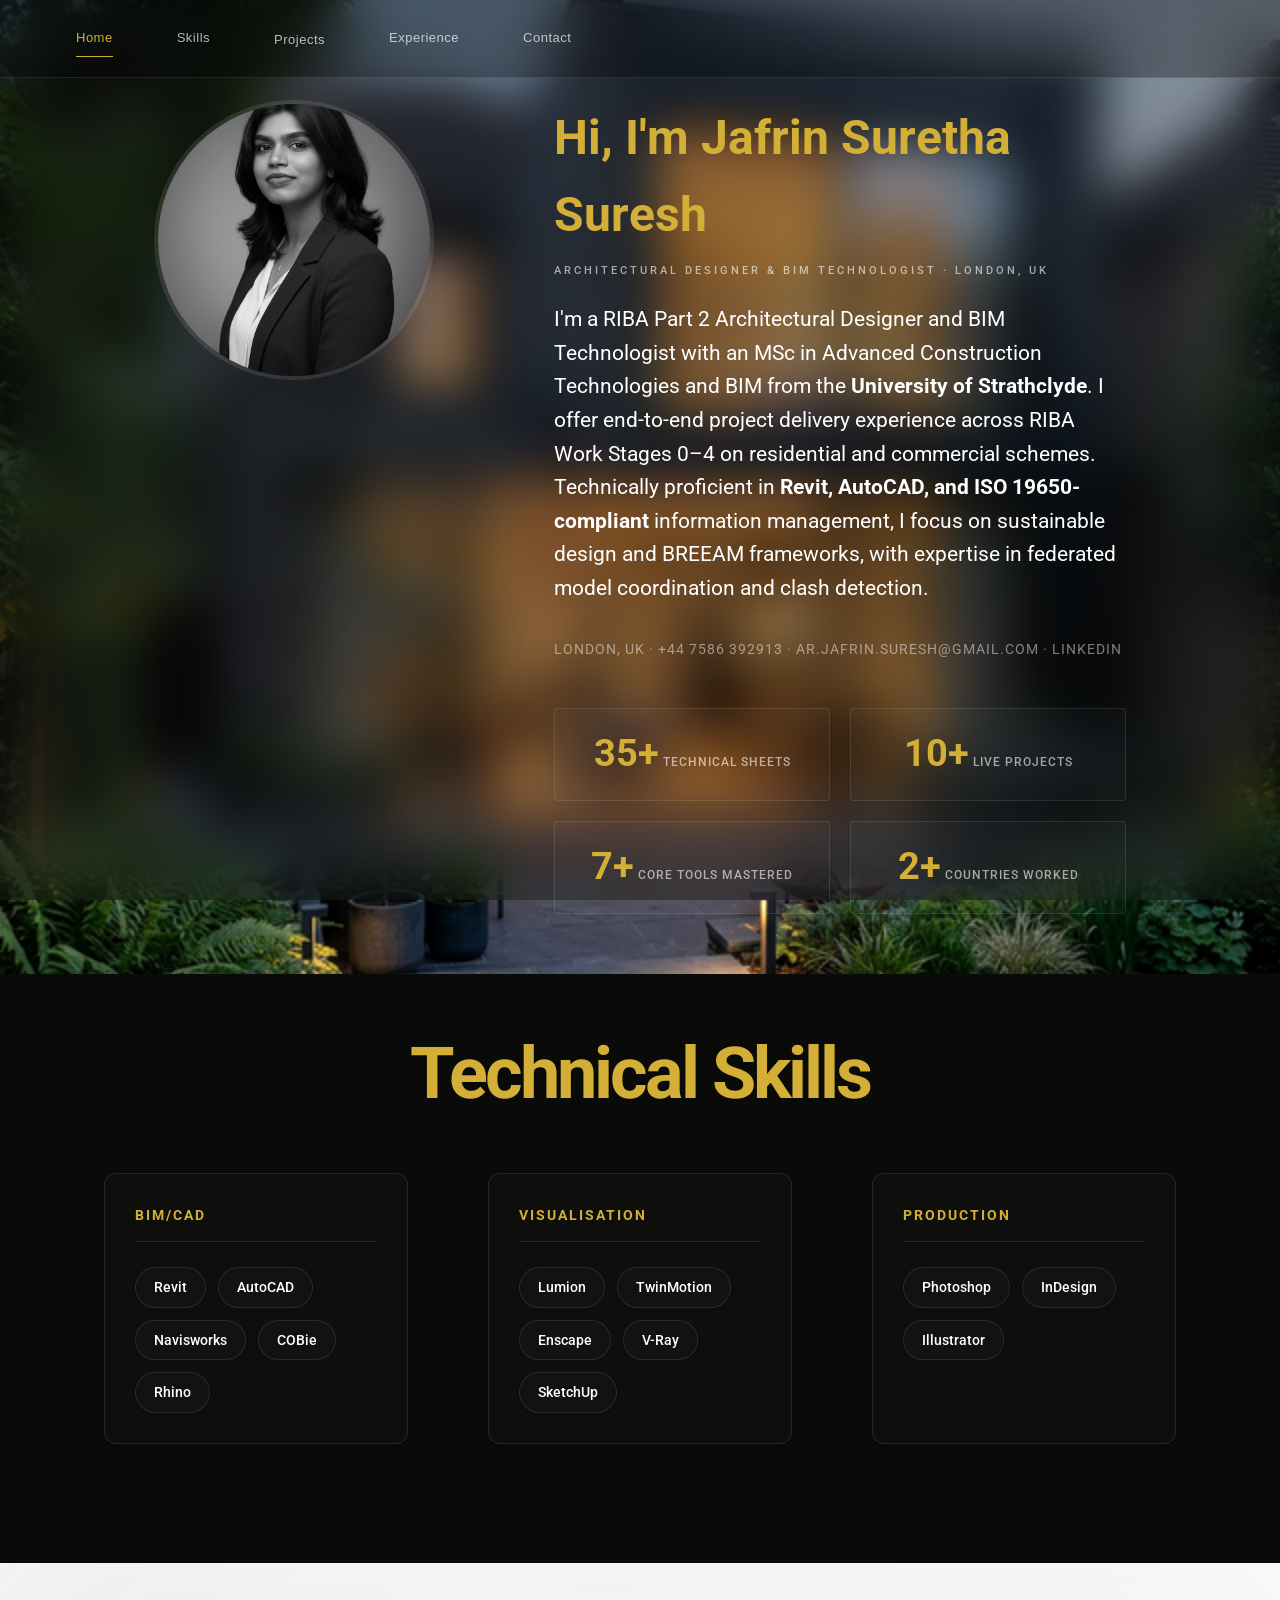
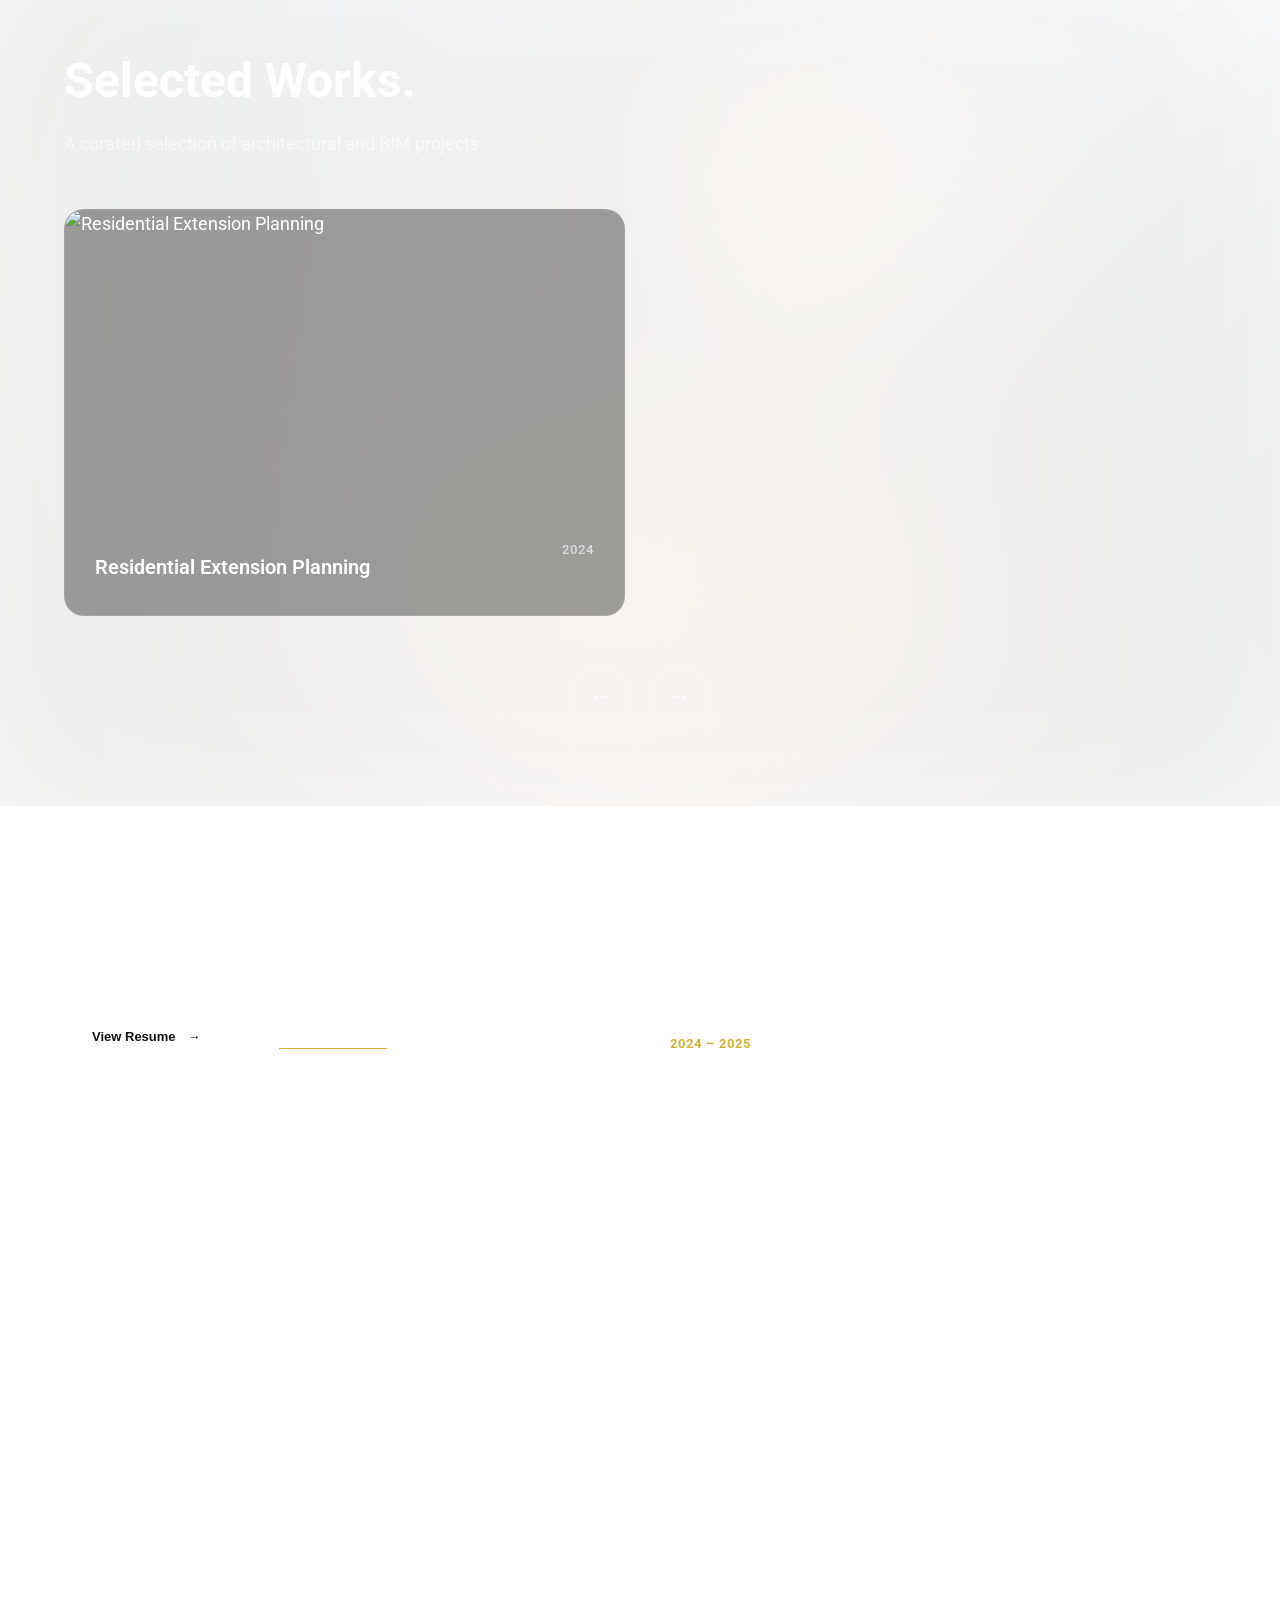
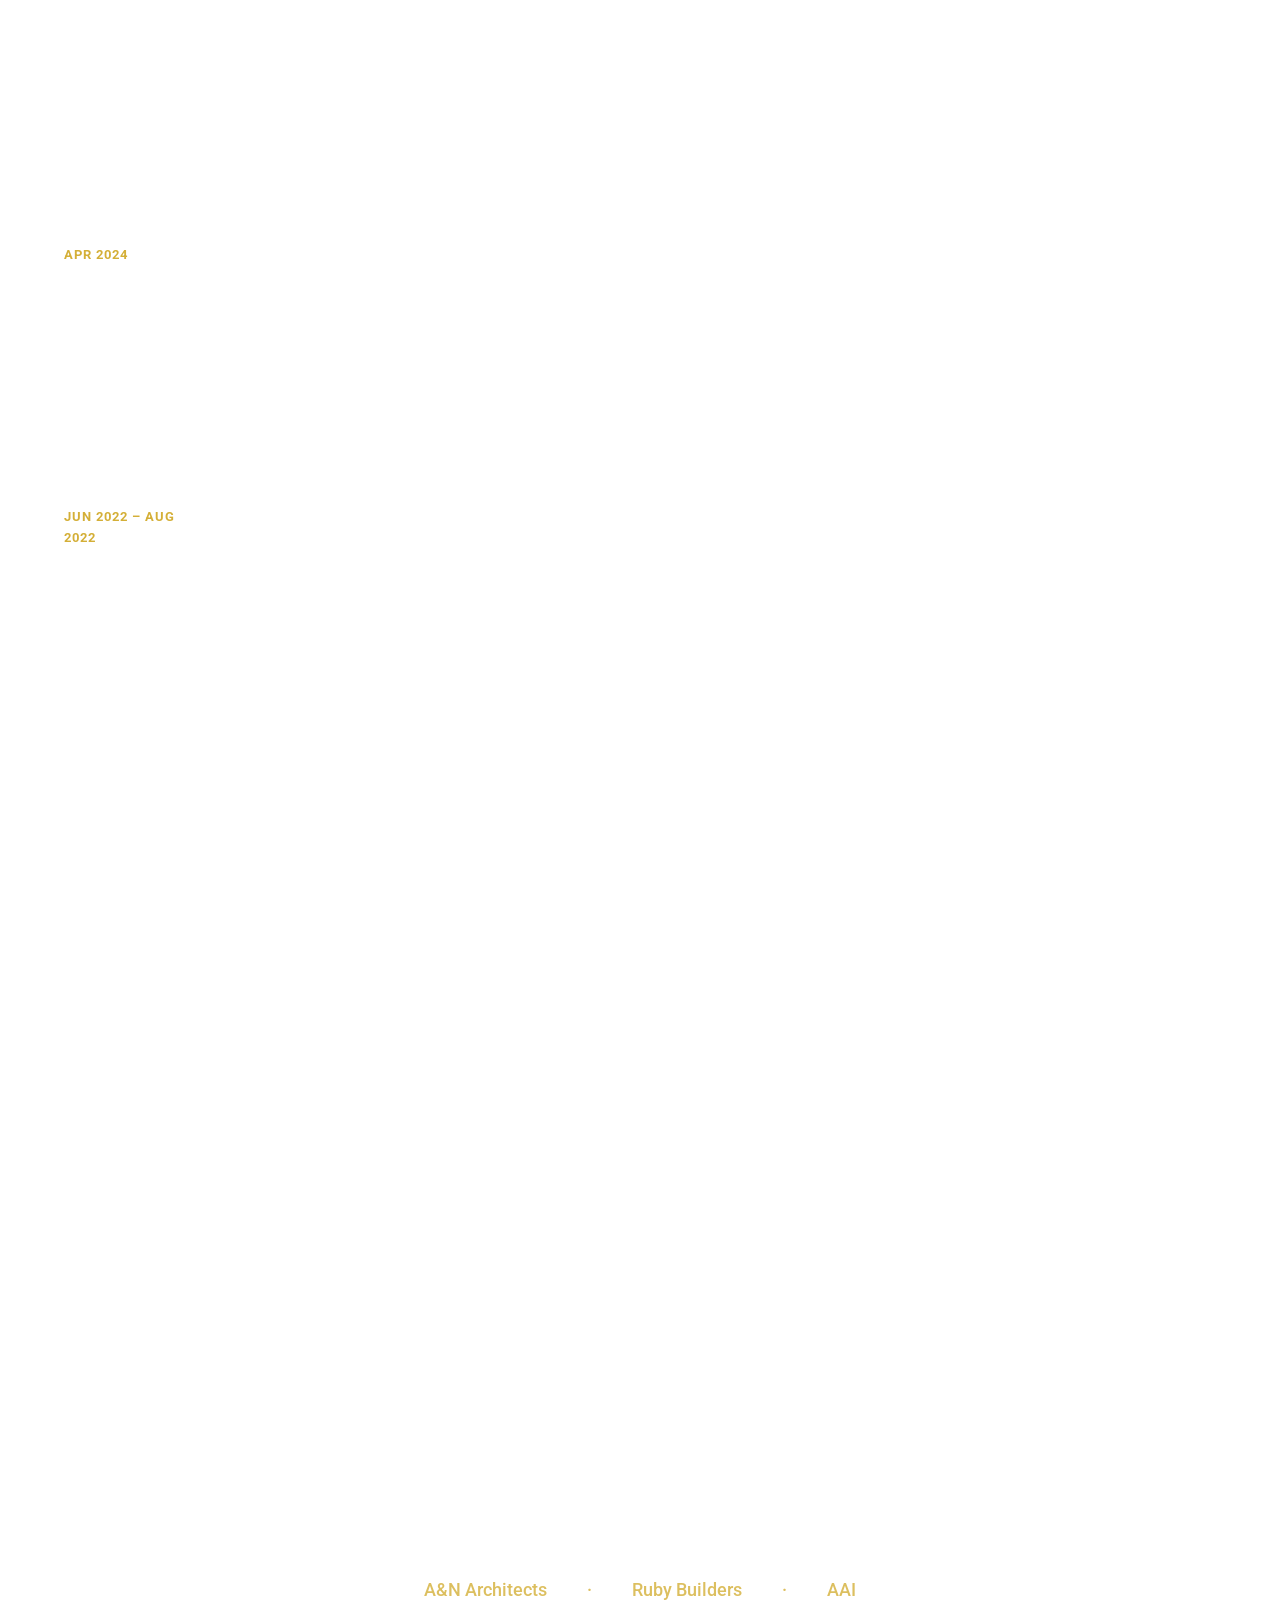
==== commit eba0231d: "Optimize loader speed and update skills to BIM/CAD, Visualisation, Production" ====
--- a/index.html
+++ b/index.html
@@ -23,7 +23,7 @@
 <body class="dark-mode-enforced">
     <!-- Loading Screen -->
     <!-- Loading Screen -->
-    <div id="loading-screen" style="position:fixed; inset:0; background:#0a0a09; z-index:999999; display:flex; align-items:center; justify-content:center; animation: fadeOutLoader 0.8s forwards; animation-delay: 1.5s; pointer-events: none;">
+    <div id="loading-screen" style="position:fixed; inset:0; background:#0a0a09; z-index:999999; display:flex; align-items:center; justify-content:center; animation: fadeOutLoader 0.8s forwards; animation-delay: 0.5s; pointer-events: none;">
         <div class="abstract-loader">
             <style>
                 .abstract-loader { position: relative; width: 80px; height: 80px; }
@@ -133,42 +133,37 @@
             <div class="skills-center-content">
                 <h2 class="section-title text-center reveal-up">Technical Skills</h2>
                 <div class="skills-grid-columns reveal-up delay-1">
-                    <!-- Column 1: BIM & Project Management -->
+                    <!-- Column 1: BIM/CAD -->
                     <div class="skill-category">
-                        <h3 class="category-title">BIM & Management</h3>
+                        <h3 class="category-title">BIM/CAD</h3>
                         <div class="skill-chips-container">
-                            <span class="skill-chip">ISO 19650 Compliance</span>
-                            <span class="skill-chip">BIM Execution Plans (BEP)</span>
-                            <span class="skill-chip">Federated Model Coordination</span>
-                            <span class="skill-chip">Clash Detection</span>
-                            <span class="skill-chip">CDE Management</span>
-                            <span class="skill-chip">BREEAM Frameworks</span>
-                        </div>
-                    </div>
-
-                    <!-- Column 2: Design & Documentation -->
+                            <span class="skill-chip">Revit</span>
+                            <span class="skill-chip">AutoCAD</span>
+                            <span class="skill-chip">Navisworks</span>
+                            <span class="skill-chip">COBie</span>
+                            <span class="skill-chip">Rhino</span>
+                        </div>
+                    </div>
+
+                    <!-- Column 2: Visualisation -->
                     <div class="skill-category">
-                        <h3 class="category-title">Design & Documentation</h3>
+                        <h3 class="category-title">Visualisation</h3>
                         <div class="skill-chips-container">
-                            <span class="skill-chip">RIBA Stages 0–4</span>
-                            <span class="skill-chip">Technical Detailing</span>
-                            <span class="skill-chip">Planning Applications</span>
-                            <span class="skill-chip">On-Site Surveys</span>
-                            <span class="skill-chip">Site Appraisals</span>
-                            <span class="skill-chip">Building Regulations</span>
-                        </div>
-                    </div>
-
-                    <!-- Column 3: Software Proficiency -->
+                            <span class="skill-chip">Lumion</span>
+                            <span class="skill-chip">TwinMotion</span>
+                            <span class="skill-chip">Enscape</span>
+                            <span class="skill-chip">V-Ray</span>
+                            <span class="skill-chip">SketchUp</span>
+                        </div>
+                    </div>
+
+                    <!-- Column 3: Production -->
                     <div class="skill-category">
-                        <h3 class="category-title">Software Suite</h3>
+                        <h3 class="category-title">Production</h3>
                         <div class="skill-chips-container">
-                            <span class="skill-chip">Autodesk Revit</span>
-                            <span class="skill-chip">AutoCAD</span>
-                            <span class="skill-chip">Navisworks Manage</span>
-                            <span class="skill-chip">Rhino 3D / Grasshopper</span>
-                            <span class="skill-chip">Lumion / V-Ray</span>
-                            <span class="skill-chip">Adobe Creative Suite</span>
+                            <span class="skill-chip">Photoshop</span>
+                            <span class="skill-chip">InDesign</span>
+                            <span class="skill-chip">Illustrator</span>
                         </div>
                     </div>
                 </div>
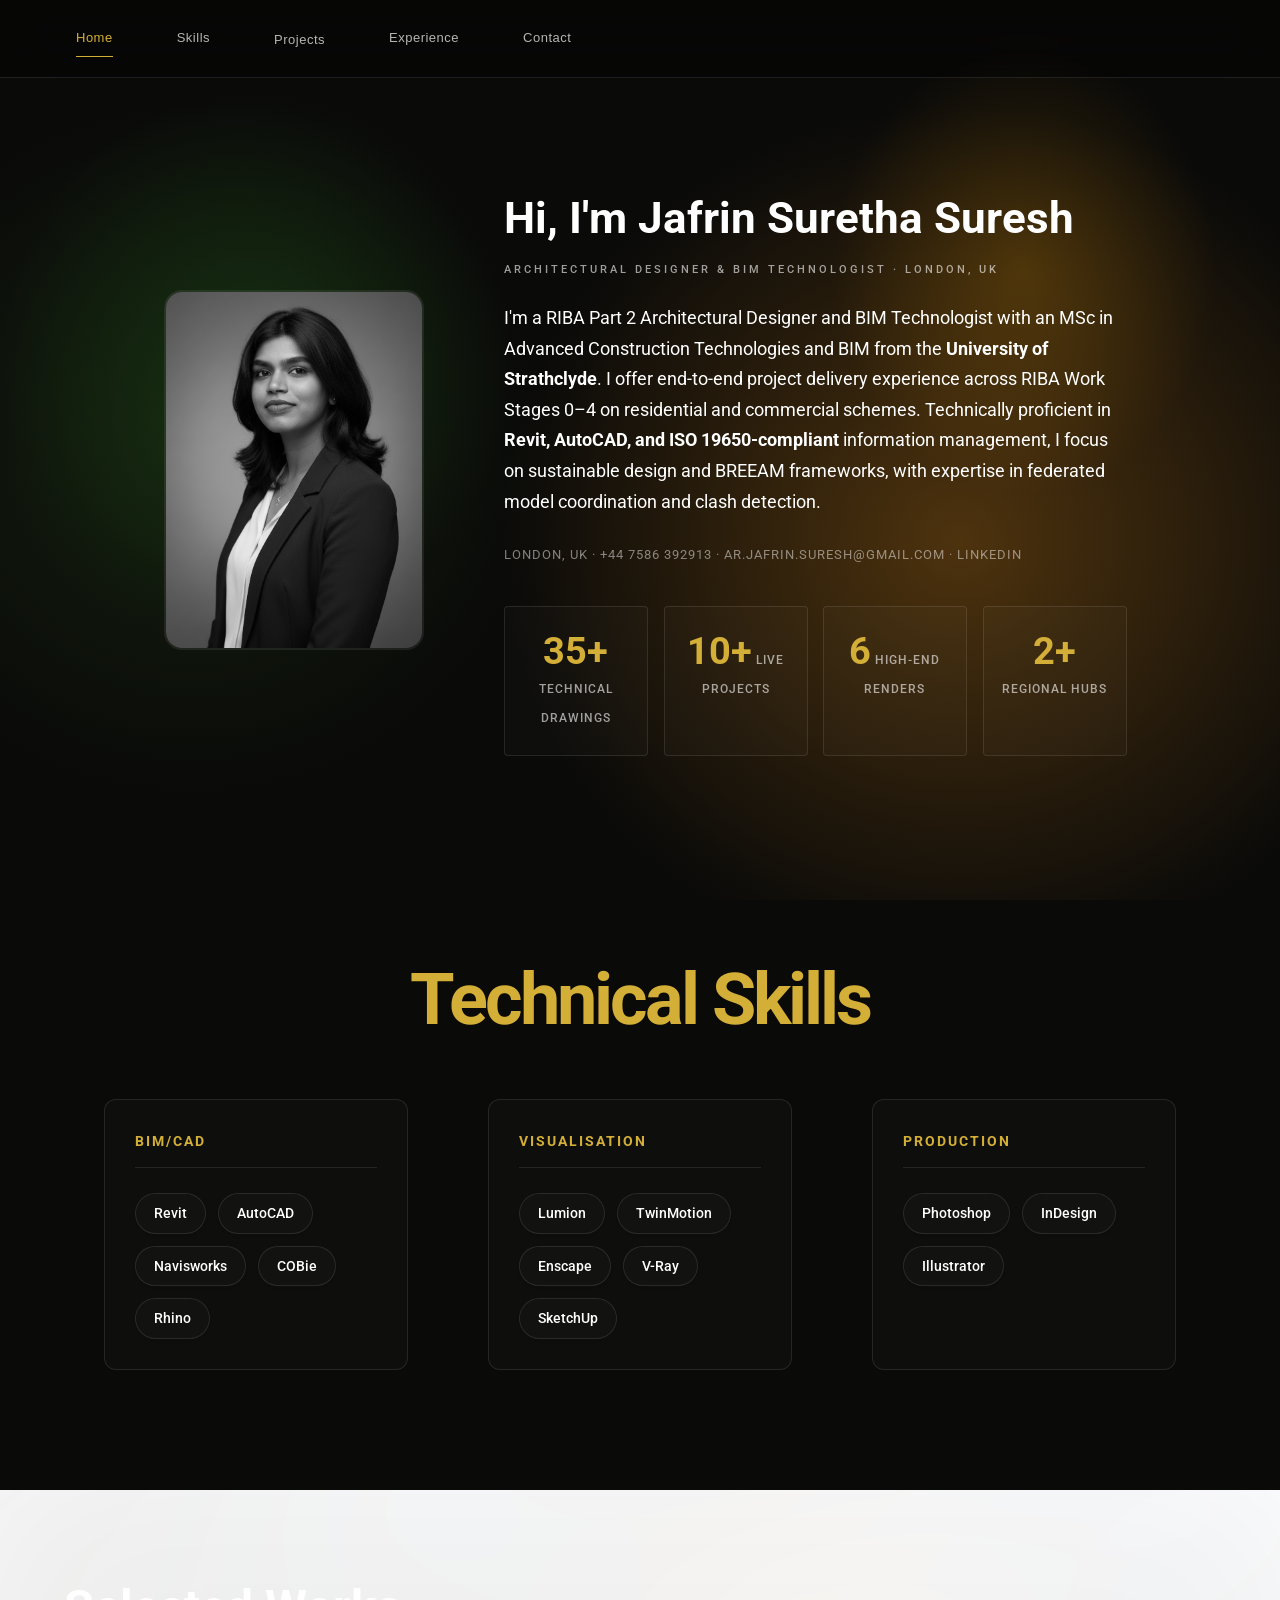
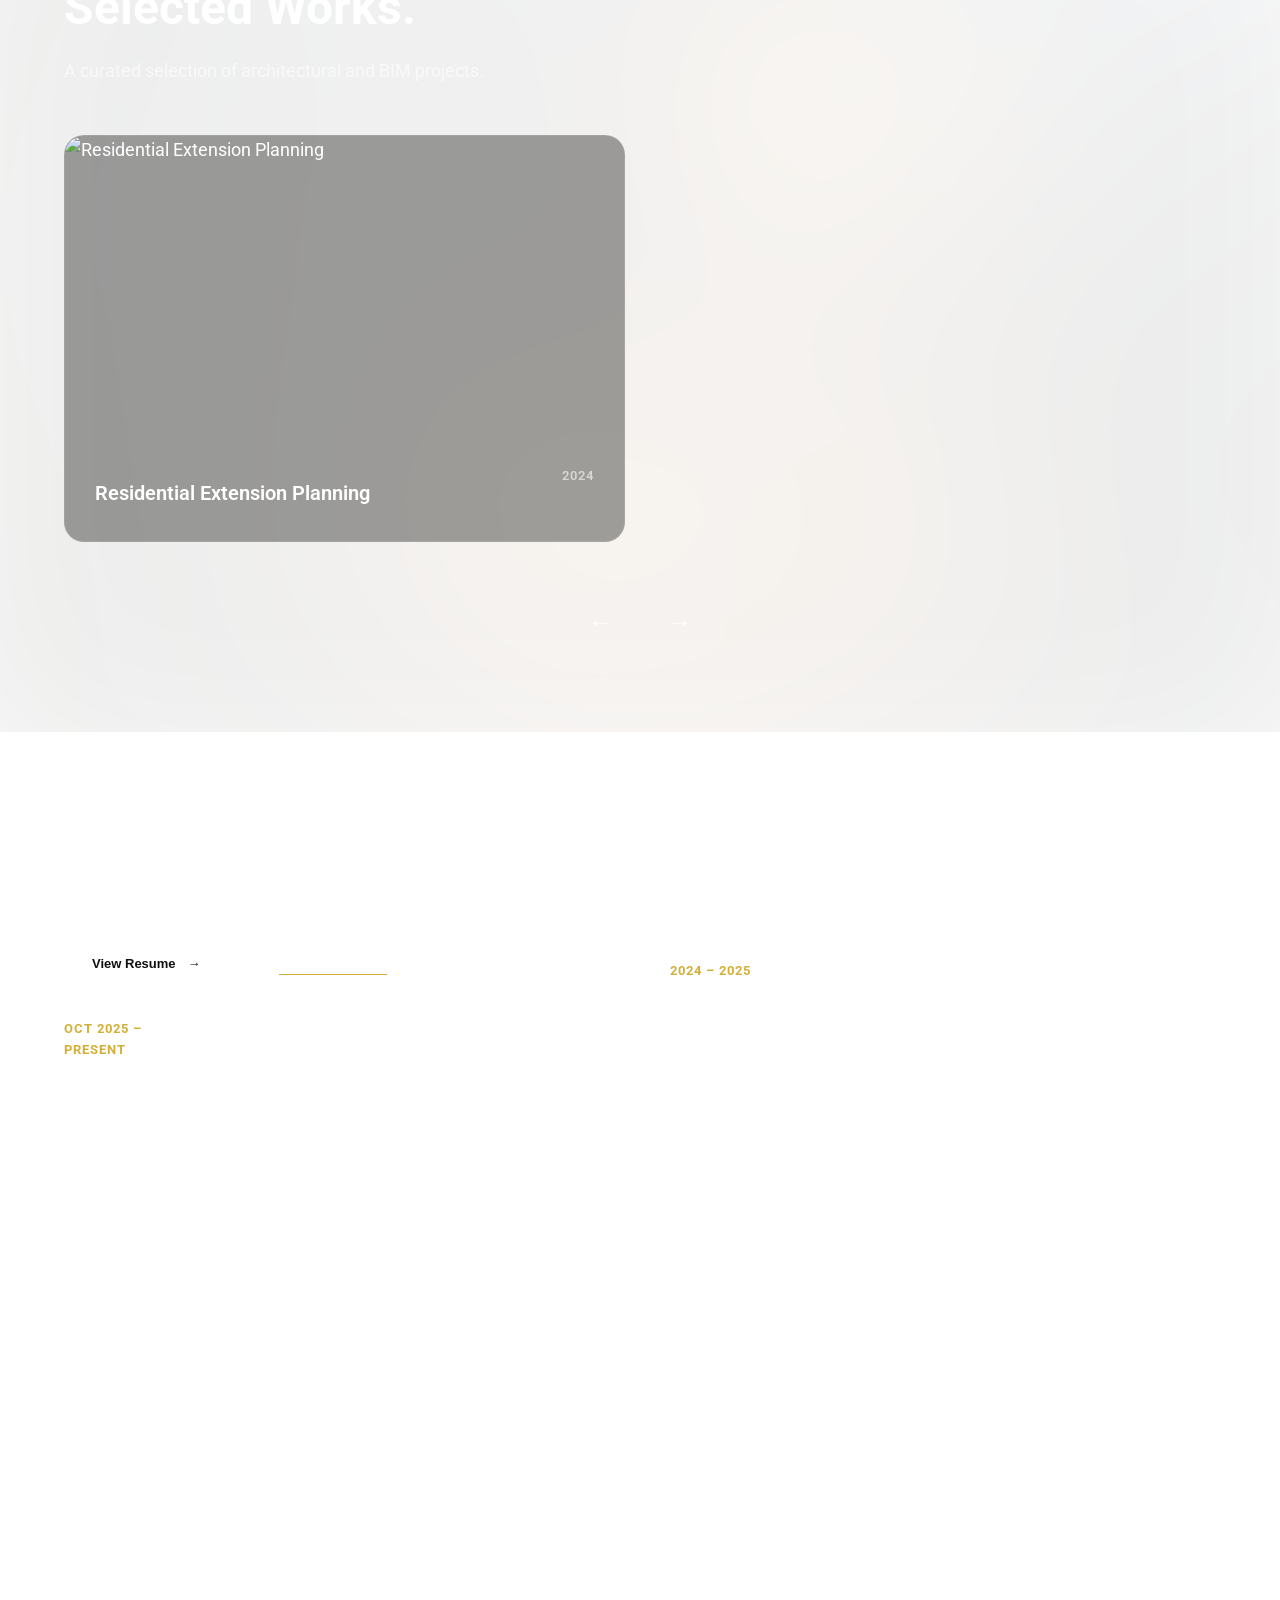
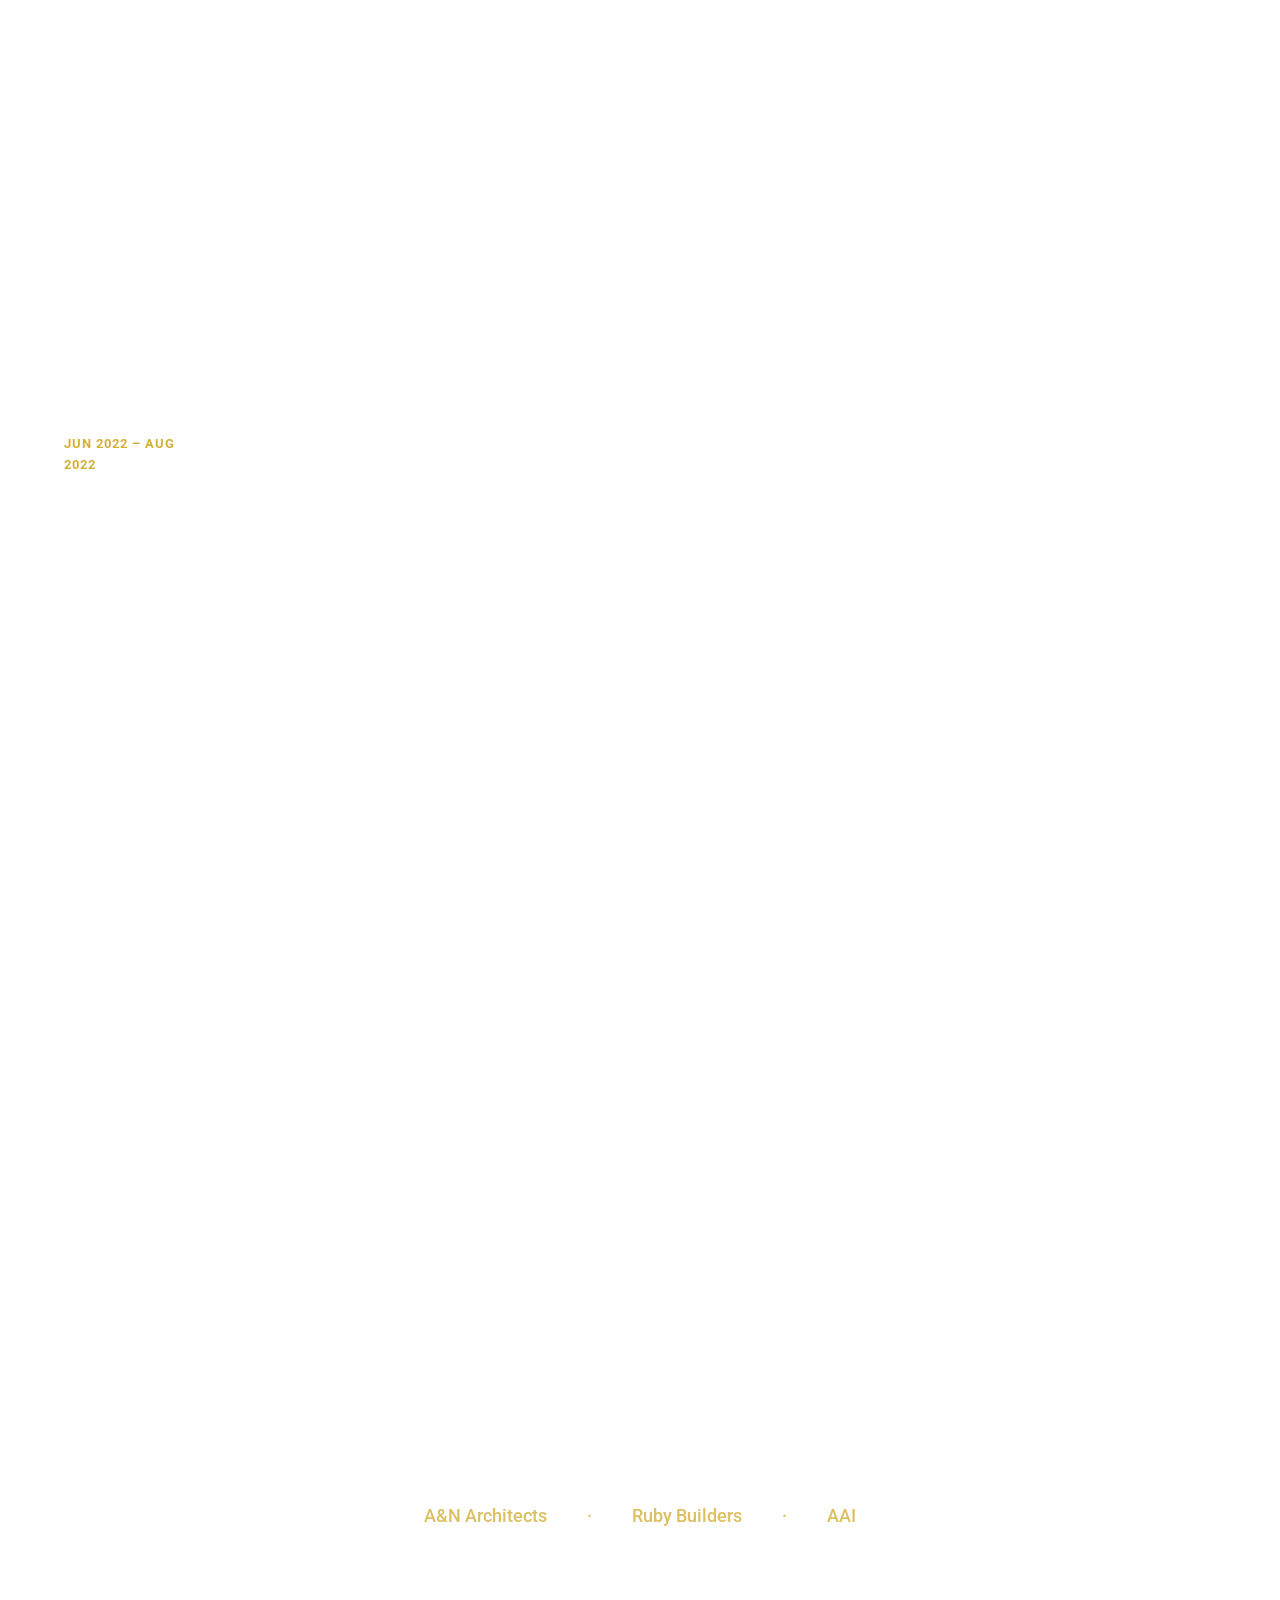
==== commit 70af86cd: "Match home page to screenshot: bokeh bg, portrait photo, corrected metrics" ====
--- a/index.html
+++ b/index.html
@@ -80,8 +80,9 @@
 
 
 
-    <!-- SECTION 1: ABOUT (centered) -->
+    <!-- SECTION 1: ABOUT - Full viewport with blurred bokeh bg -->
     <section id="about" class="about-section">
+        <div class="about-hero-bg"></div>
         <div class="container about-container">
             <div class="about-content-wrapper">
                 <div class="about-grid">
@@ -104,19 +105,19 @@
                         <div class="highlights-grid">
                             <div class="metric-card reveal-up" style="transition-delay: 0.2s;">
                                 <span class="metric-number" data-target="35">0</span>
-                                <span class="metric-label">Technical Sheets</span>
+                                <span class="metric-label">Technical Drawings</span>
                             </div>
                             <div class="metric-card reveal-up" style="transition-delay: 0.3s;">
                                 <span class="metric-number" data-target="10">0</span>
                                 <span class="metric-label">Live Projects</span>
                             </div>
                             <div class="metric-card reveal-up" style="transition-delay: 0.4s;">
-                                <span class="metric-number" data-target="7">0</span>
-                                <span class="metric-label">Core Tools Mastered</span>
+                                <span class="metric-number" data-target="6">0</span>
+                                <span class="metric-label">High-End Renders</span>
                             </div>
                             <div class="metric-card reveal-up" style="transition-delay: 0.5s;">
                                 <span class="metric-number" data-target="2">0</span>
-                                <span class="metric-label">Countries Worked</span>
+                                <span class="metric-label">Regional Hubs</span>
                             </div>
                         </div>
                     </div>
--- a/styles/main.css
+++ b/styles/main.css
@@ -227,39 +227,66 @@
 .section-heading { font-family: 'Outfit', sans-serif; color: var(--color-accent); }
 .section-title { font-size: clamp(48px, 8vw, 72px); font-weight: 700; letter-spacing: -3px; margin-bottom: 60px; line-height: 1.1; color: var(--color-accent); }
 
-/* About Section Full Page (Centered Stack) */
-/* About Section - Professional Side-by-Side Layout */
+/* About Section Full Page - Bokeh Hero */
 .about-section {
-    padding: 120px 0;
-}
-.about-container { width: 100%; max-width: 1100px; }
+    position: relative;
+    min-height: 100vh;
+    display: flex;
+    align-items: center;
+    overflow: hidden;
+    padding: 120px 0 80px;
+}
+
+/* Blurred bokeh photographic background */
+.about-hero-bg {
+    position: absolute;
+    inset: 0;
+    background:
+        radial-gradient(ellipse 60% 80% at 75% 60%, rgba(160, 100, 20, 0.45) 0%, transparent 60%),
+        radial-gradient(ellipse 50% 70% at 15% 50%, rgba(30, 55, 20, 0.5) 0%, transparent 55%),
+        #0a0a09;
+    filter: blur(0px);
+    z-index: 0;
+}
+.about-hero-bg::before {
+    content: '';
+    position: absolute;
+    inset: 0;
+    background: radial-gradient(ellipse 40% 60% at 20% 40%, rgba(25, 60, 20, 0.6) 0%, transparent 50%),
+                radial-gradient(ellipse 30% 50% at 80% 30%, rgba(180, 120, 10, 0.3) 0%, transparent 50%);
+}
+
+.about-container { position: relative; z-index: 1; width: 100%; max-width: 1100px; }
+
 .about-grid {
     display: grid;
-    grid-template-columns: 320px 1fr;
-    gap: 80px;
-    align-items: start;
-    text-align: left;
-}
+    grid-template-columns: 280px 1fr;
+    gap: 70px;
+    align-items: center;
+}
+.profile-col { display: flex; align-items: center; justify-content: center; }
 .profile-img {
-    width: 280px;
-    height: 280px;
+    width: 260px;
+    height: 360px;
     object-fit: cover;
-    border-radius: 50%; /* Circular for more centered feel */
+    object-position: center top;
+    border-radius: 18px; /* Rounded rectangle like the screenshot */
     filter: grayscale(1);
     transition: filter 0.5s ease, transform 0.5s ease;
-    border: 4px solid var(--color-border);
-}
-.profile-img:hover { filter: grayscale(0); transform: scale(1.05); }
-.hero-name { font-size: clamp(32px, 5vw, 48px); font-weight: 700; margin-bottom: 8px; font-family: var(--font-primary), sans-serif; color: var(--color-accent); }
+    border: 2px solid rgba(255,255,255,0.08);
+    display: block;
+}
+.profile-img:hover { filter: grayscale(0.2); transform: scale(1.03); }
+.hero-name { font-size: clamp(28px, 4vw, 44px); font-weight: 700; margin-bottom: 8px; font-family: var(--font-primary), sans-serif; color: var(--color-text); }
 .role-location { font-size: 11px; letter-spacing: 3px; text-transform: uppercase; color: var(--color-muted); margin-bottom: 24px; font-weight: 500; }
-.bio-text { font-size: 21px; line-height: 1.6; color: var(--color-text); margin-bottom: 32px; max-width: 100%; }
-.simple-contact { font-size: 14px; color: var(--color-muted); letter-spacing: 1px; opacity: 0.8; margin-bottom: 48px; }
+.bio-text { font-size: 18px; line-height: 1.7; color: var(--color-text); margin-bottom: 28px; max-width: 100%; }
+.simple-contact { font-size: 13px; color: var(--color-muted); letter-spacing: 1px; opacity: 0.8; margin-bottom: 40px; }
 .highlights-grid { 
     display: grid;
-    grid-template-columns: repeat(2, 1fr);
-    gap: 20px;
+    grid-template-columns: repeat(4, 1fr);
+    gap: 16px;
     width: 100%;
-    margin-top: 20px;
+    margin-top: 16px;
 }
 
 @media (max-width: 1024px) {
@@ -268,9 +295,13 @@
         text-align: center;
         gap: 40px;
     }
-    .profile-img { margin: 0 auto; }
-    .bio-text { margin-left: auto; margin-right: auto; }
-    .about-section { padding: 80px 0; }
+    .profile-img { margin: 0 auto; width: 200px; height: 280px; }
+    .about-section { padding: 100px 0 60px; }
+    .highlights-grid { grid-template-columns: repeat(2, 1fr); }
+}
+
+@media (max-width: 600px) {
+    .highlights-grid { grid-template-columns: repeat(2, 1fr); }
 }
 
 /* Skills Section Full Page */
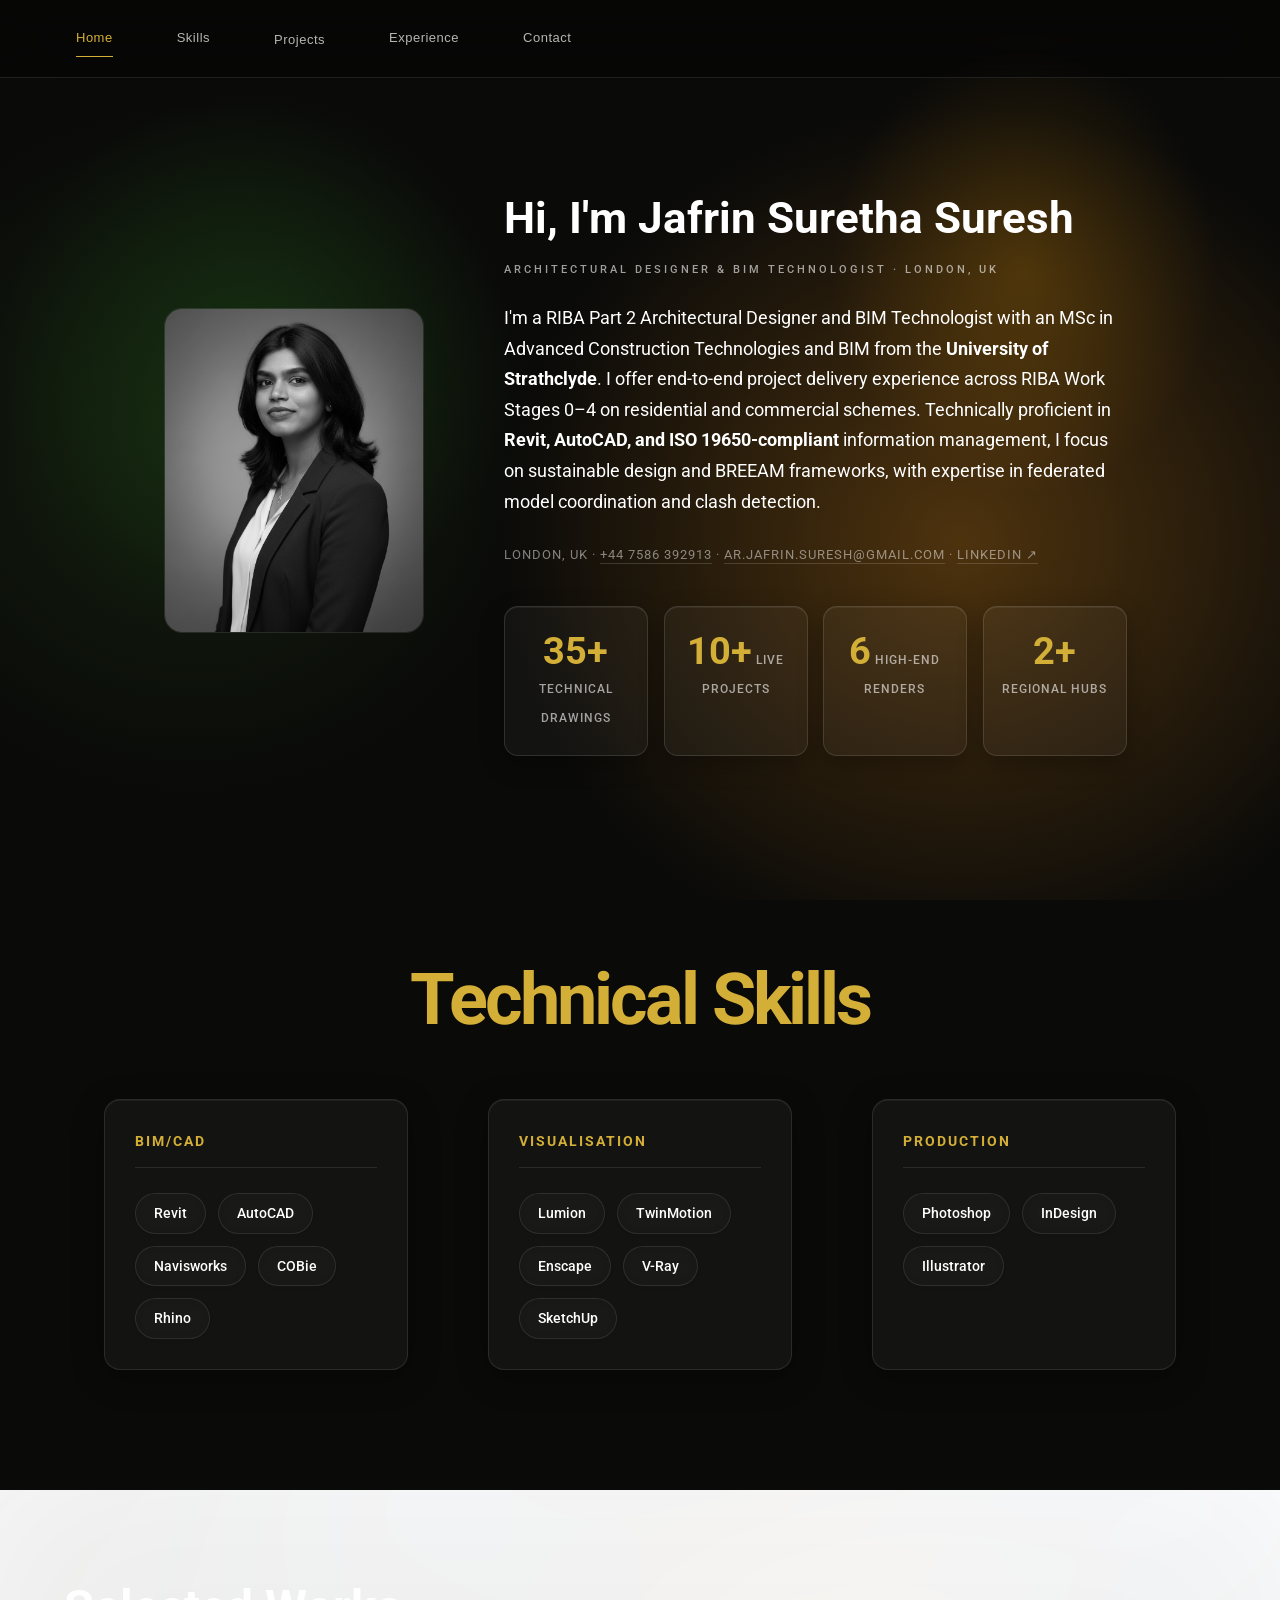
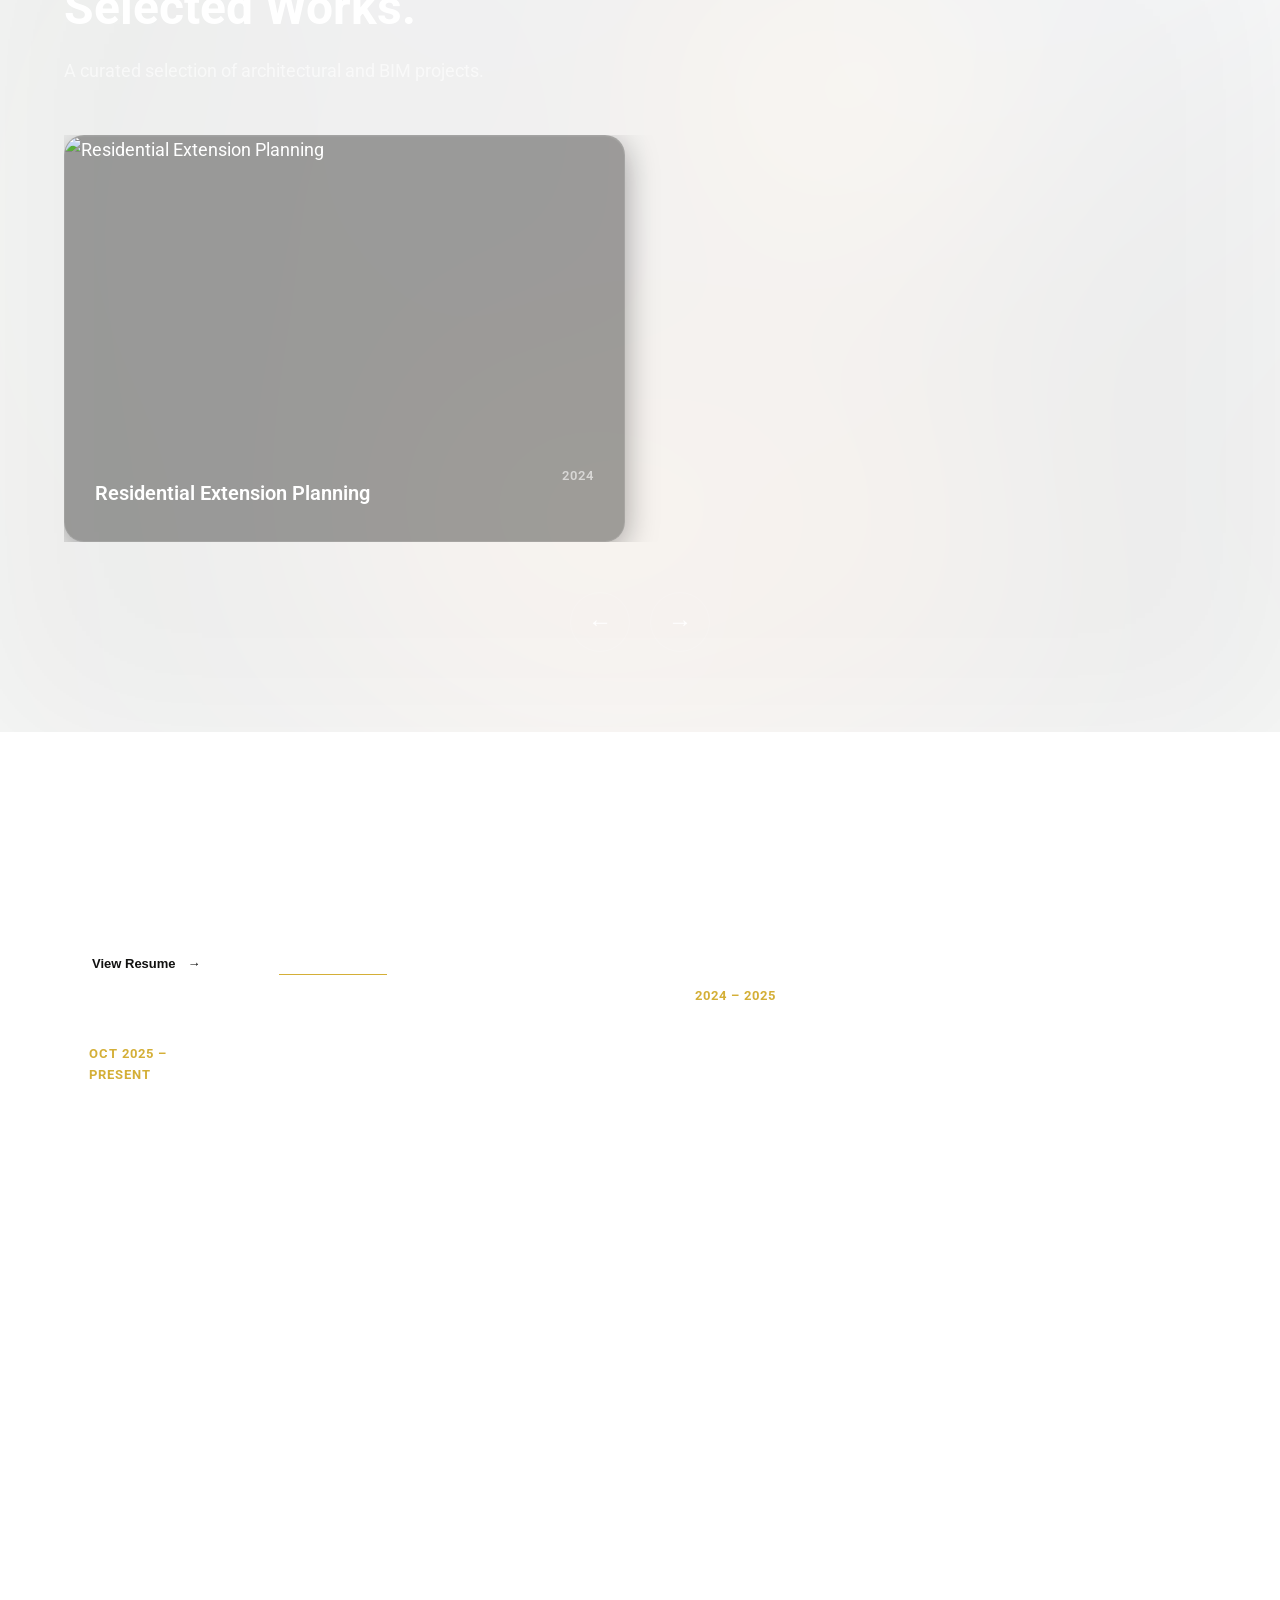
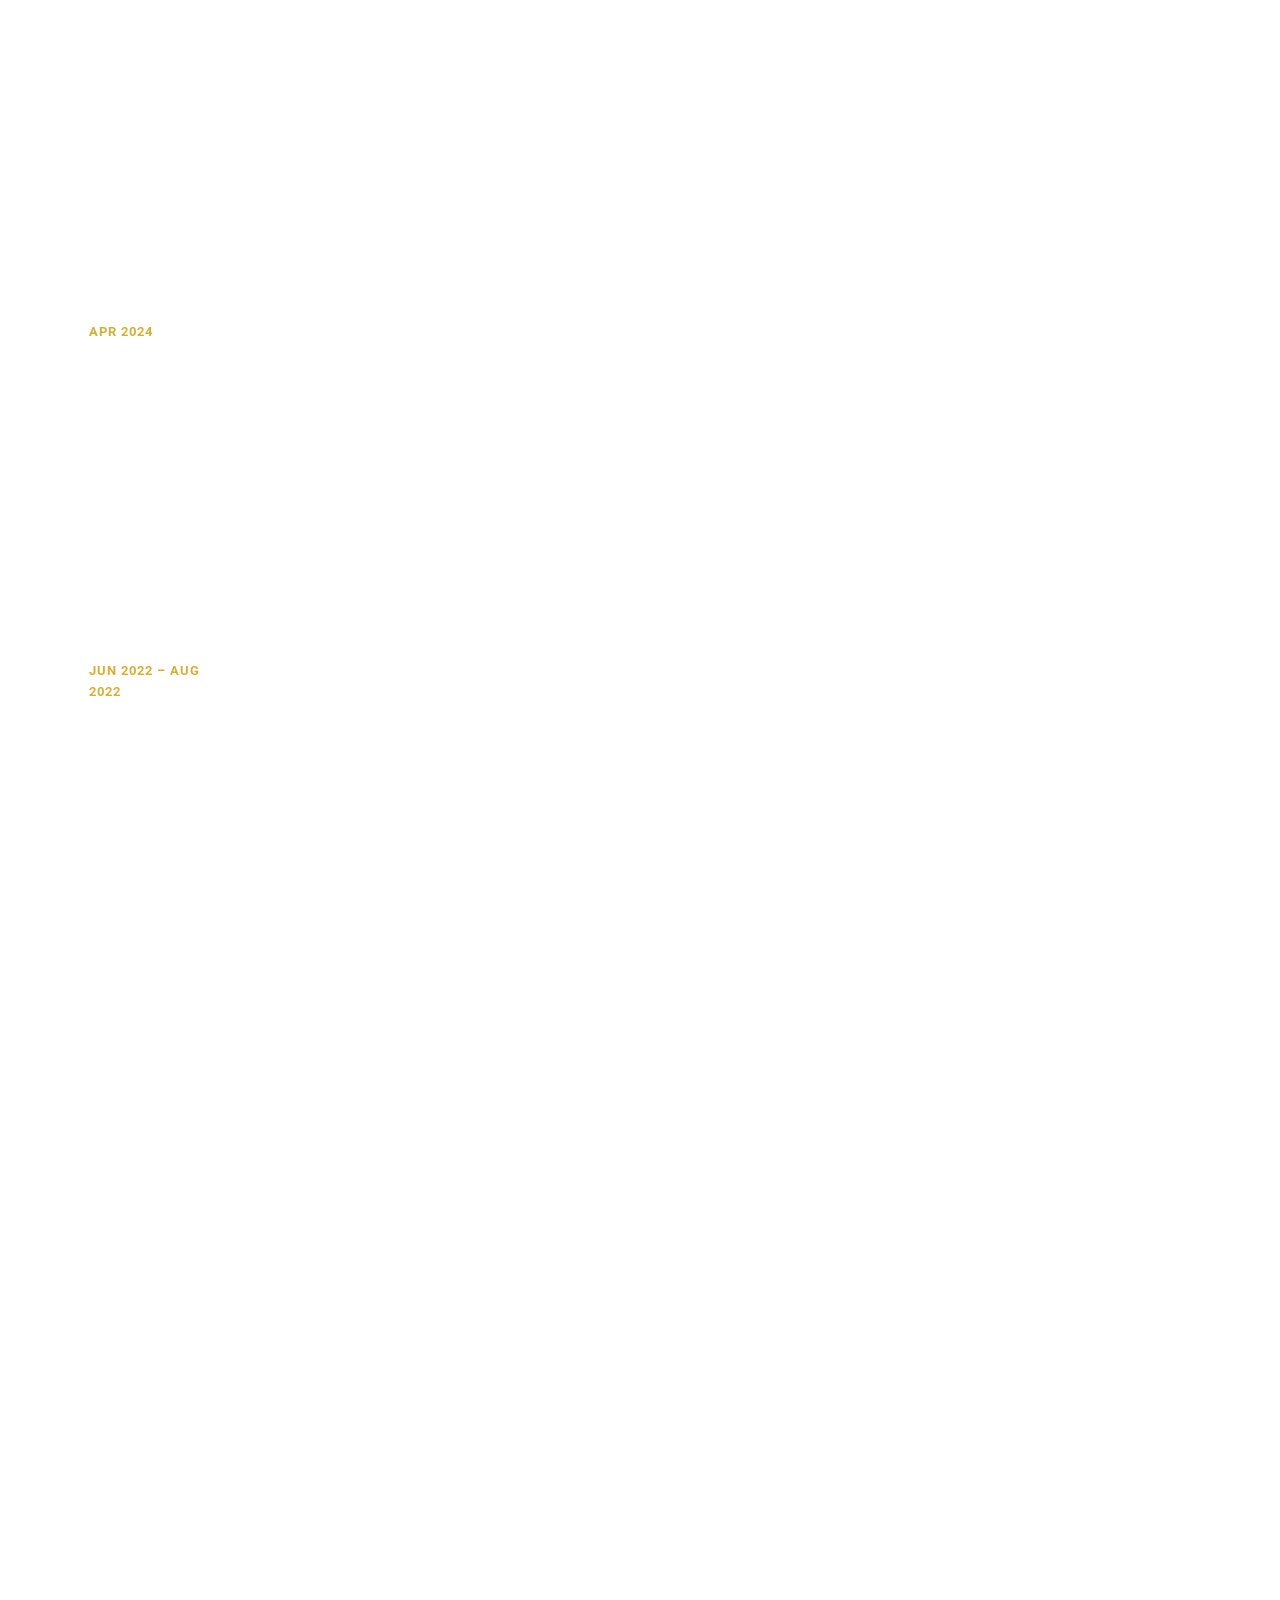
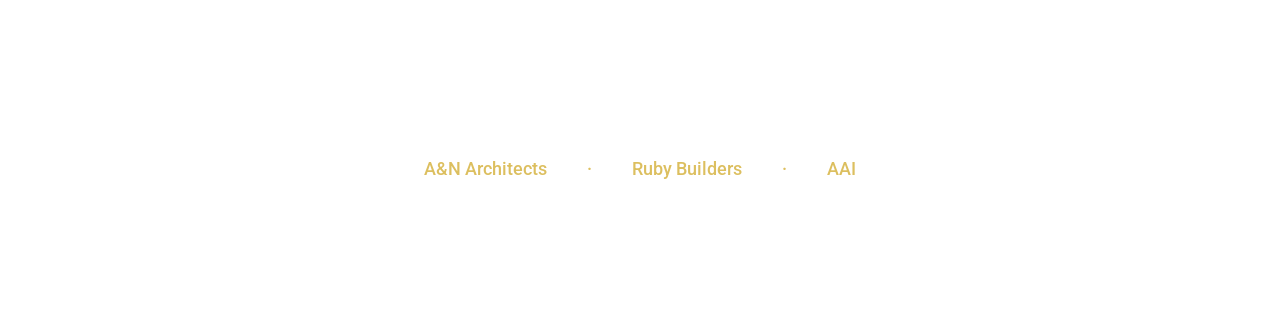
==== commit 843ed7bc: "Site-wide glassmorphism, clickable contact links, proportional profile photo" ====
--- a/index.html
+++ b/index.html
@@ -98,7 +98,7 @@
                                 <p>I'm a RIBA Part 2 Architectural Designer and BIM Technologist with an MSc in Advanced Construction Technologies and BIM from the <strong>University of Strathclyde</strong>. I offer end-to-end project delivery experience across RIBA Work Stages 0–4 on residential and commercial schemes. Technically proficient in <strong>Revit, AutoCAD, and ISO 19650-compliant</strong> information management, I focus on sustainable design and BREEAM frameworks, with expertise in federated model coordination and clash detection.</p>
                             </div>
                             
-                            <p class="simple-contact">LONDON, UK · +44 7586 392913 · AR.JAFRIN.SURESH@GMAIL.COM · LINKEDIN</p>
+                            <p class="simple-contact">LONDON, UK · <a href="tel:+447586392913">+44 7586 392913</a> · <a href="mailto:ar.jafrin.suresh@gmail.com">AR.JAFRIN.SURESH@GMAIL.COM</a> · <a href="https://linkedin.com/in/jafrinsuresh" target="_blank" rel="noopener">LINKEDIN ↗</a></p>
                         </div>
 
                         <!-- Metrics Right Below Bio -->
--- a/styles/main.css
+++ b/styles/main.css
@@ -39,9 +39,20 @@
     content: "";
     position: fixed;
     inset: 0;
-    background: rgba(17, 17, 16, 0.4); /* Lighter dark tint for better glassmorphism */
-    backdrop-filter: blur(25px); /* Adjusted blur for translucency */
+    background: rgba(10, 10, 9, 0.55);
+    backdrop-filter: blur(30px) saturate(1.4);
+    -webkit-backdrop-filter: blur(30px) saturate(1.4);
     z-index: -1;
+}
+
+/* Global glass card helper */
+.glass {
+    background: rgba(255, 255, 255, 0.05);
+    backdrop-filter: blur(18px) saturate(1.5);
+    -webkit-backdrop-filter: blur(18px) saturate(1.5);
+    border: 1px solid rgba(255, 255, 255, 0.12);
+    box-shadow: 0 8px 32px rgba(0,0,0,0.35), inset 0 1px 0 rgba(255,255,255,0.06);
+    border-radius: 16px;
 }
 
 
@@ -150,9 +161,11 @@
     top: 100%;
     left: 50%;
     transform: translateX(-50%) translateY(20px);
-    background: rgba(17, 17, 16, 0.95);
-    backdrop-filter: blur(20px);
-    border: 1px solid var(--color-border);
+    background: rgba(13, 13, 12, 0.7);
+    backdrop-filter: blur(24px) saturate(1.5);
+    -webkit-backdrop-filter: blur(24px) saturate(1.5);
+    border: 1px solid rgba(255, 255, 255, 0.12);
+    box-shadow: 0 16px 40px rgba(0,0,0,0.4), inset 0 1px 0 rgba(255,255,255,0.06);
     padding: 15px 20px;
     display: flex;
     flex-direction: column;
@@ -161,7 +174,7 @@
     opacity: 0;
     visibility: hidden;
     transition: all 0.4s ease;
-    border-radius: 4px;
+    border-radius: 14px;
     z-index: 10;
 }
 
@@ -190,17 +203,21 @@
     gap: 15px; 
 }
 .metric-card {
-    background: rgba(255, 255, 255, 0.02);
-    border: 1px solid var(--color-border);
-    border-radius: 4px;
+    background: rgba(255, 255, 255, 0.04);
+    backdrop-filter: blur(20px) saturate(1.4);
+    -webkit-backdrop-filter: blur(20px) saturate(1.4);
+    border: 1px solid rgba(255, 255, 255, 0.12);
+    box-shadow: 0 8px 24px rgba(0,0,0,0.3), inset 0 1px 0 rgba(255,255,255,0.06);
+    border-radius: 14px;
     padding: 25px 15px;
     text-align: center;
     transition: all 0.5s cubic-bezier(0.16, 1, 0.3, 1);
 }
 .metric-card:hover {
-    border-color: var(--color-accent);
-    transform: translateY(-5px);
-    background: rgba(255, 255, 255, 0.05);
+    border-color: rgba(212, 175, 55, 0.4);
+    transform: translateY(-6px);
+    background: rgba(255, 255, 255, 0.08);
+    box-shadow: 0 16px 40px rgba(0,0,0,0.4), 0 0 0 1px rgba(212,175,55,0.2);
 }
 .metric-number {
     font-size: 38px;
@@ -266,14 +283,14 @@
 }
 .profile-col { display: flex; align-items: center; justify-content: center; }
 .profile-img {
-    width: 260px;
-    height: 360px;
-    object-fit: cover;
-    object-position: center top;
-    border-radius: 18px; /* Rounded rectangle like the screenshot */
+    width: 100%;
+    max-width: 260px;
+    height: auto;  /* Proportional scaling */
+    object-fit: contain;
+    border-radius: 18px;
     filter: grayscale(1);
     transition: filter 0.5s ease, transform 0.5s ease;
-    border: 2px solid rgba(255,255,255,0.08);
+    border: 1px solid rgba(255,255,255,0.1);
     display: block;
 }
 .profile-img:hover { filter: grayscale(0.2); transform: scale(1.03); }
@@ -281,6 +298,17 @@
 .role-location { font-size: 11px; letter-spacing: 3px; text-transform: uppercase; color: var(--color-muted); margin-bottom: 24px; font-weight: 500; }
 .bio-text { font-size: 18px; line-height: 1.7; color: var(--color-text); margin-bottom: 28px; max-width: 100%; }
 .simple-contact { font-size: 13px; color: var(--color-muted); letter-spacing: 1px; opacity: 0.8; margin-bottom: 40px; }
+.simple-contact a {
+    color: var(--color-muted);
+    text-decoration: none;
+    border-bottom: 1px solid rgba(255,255,255,0.2);
+    transition: color 0.3s, border-color 0.3s;
+    padding-bottom: 1px;
+}
+.simple-contact a:hover {
+    color: var(--color-accent);
+    border-color: var(--color-accent);
+}
 .highlights-grid { 
     display: grid;
     grid-template-columns: repeat(4, 1fr);
@@ -318,13 +346,21 @@
     text-align: left;
 }
 .skill-category {
-    background: rgba(255, 255, 255, 0.02);
+    background: rgba(255, 255, 255, 0.04);
+    backdrop-filter: blur(20px) saturate(1.4);
+    -webkit-backdrop-filter: blur(20px) saturate(1.4);
+    border: 1px solid rgba(255, 255, 255, 0.1);
+    box-shadow: 0 8px 32px rgba(0,0,0,0.3), inset 0 1px 0 rgba(255,255,255,0.05);
     padding: 30px;
-    border-radius: 12px;
-    border: 1px solid var(--color-border);
-    transition: transform 0.3s ease, background 0.3s ease;
-}
-.skill-category:hover { background: rgba(255, 255, 255, 0.04); transform: translateY(-5px); }
+    border-radius: 16px;
+    transition: transform 0.3s ease, background 0.3s ease, box-shadow 0.3s ease;
+}
+.skill-category:hover {
+    background: rgba(255, 255, 255, 0.07);
+    transform: translateY(-6px);
+    box-shadow: 0 20px 50px rgba(0,0,0,0.4), inset 0 1px 0 rgba(255,255,255,0.08);
+    border-color: rgba(212, 175, 55, 0.25);
+}
 .category-title { font-size: 14px; text-transform: uppercase; letter-spacing: 2px; color: var(--color-accent); margin-bottom: 25px; border-bottom: 1px solid var(--color-border); padding-bottom: 15px; }
 
 
@@ -348,11 +384,14 @@
 .skill-chip {
     padding: 8px 16px;
     border-radius: 20px;
-    background: rgba(255, 255, 255, 0.05);
-    border: 1px solid var(--color-border);
+    background: rgba(255, 255, 255, 0.07);
+    backdrop-filter: blur(10px);
+    -webkit-backdrop-filter: blur(10px);
+    border: 1px solid rgba(255, 255, 255, 0.13);
     color: var(--color-text);
     font-size: 13px;
     transition: all 0.3s;
+    box-shadow: 0 2px 8px rgba(0,0,0,0.2);
 }
 .skill-chip:hover { border-color: var(--color-accent); color: var(--color-bg); background: var(--color-accent); }
 
@@ -377,7 +416,24 @@
 }
 .resume-col { min-width: 0; }
 .timeline-container { position: relative; margin-top: 30px; }
-.timeline-item { display: grid; grid-template-columns: 120px 1fr; gap: 20px; margin-bottom: 40px; }
+.timeline-item {
+    display: grid;
+    grid-template-columns: 120px 1fr;
+    gap: 20px;
+    margin-bottom: 40px;
+    background: rgba(255, 255, 255, 0.03);
+    backdrop-filter: blur(16px) saturate(1.4);
+    -webkit-backdrop-filter: blur(16px) saturate(1.4);
+    border: 1px solid rgba(255, 255, 255, 0.08);
+    border-radius: 14px;
+    padding: 24px;
+    transition: background 0.3s ease, transform 0.3s ease;
+}
+.timeline-item:hover {
+    background: rgba(255, 255, 255, 0.06);
+    transform: translateX(4px);
+    border-color: rgba(212, 175, 55, 0.2);
+}
 .timeline-date { font-size: 13px; font-weight: 700; letter-spacing: 1px; color: var(--color-accent); text-transform: uppercase; padding-top: 4px; }
 .timeline-title { font-size: 24px; font-weight: 600; margin-bottom: 4px; }
 .timeline-org { font-size: 17px; color: var(--color-muted); margin-bottom: 8px; font-weight: 500; }
@@ -731,21 +787,24 @@
 }
 
 .project-card-dark {
- background: var(--color-card);
- backdrop-filter: blur(15px);
- border: 1px solid var(--color-border);
- border-radius: 4px;
- overflow: hidden;
- cursor: pointer;
- transition: all 0.6s cubic-bezier(0.16, 1, 0.3, 1);
- position: relative;
- z-index: 1;
+    background: rgba(26, 26, 24, 0.35);
+    backdrop-filter: blur(20px) saturate(1.5);
+    -webkit-backdrop-filter: blur(20px) saturate(1.5);
+    border: 1px solid rgba(255, 255, 255, 0.1);
+    box-shadow: 0 8px 32px rgba(0,0,0,0.35), inset 0 1px 0 rgba(255,255,255,0.05);
+    border-radius: 16px;
+    overflow: hidden;
+    cursor: pointer;
+    transition: all 0.6s cubic-bezier(0.16, 1, 0.3, 1);
+    position: relative;
+    z-index: 1;
 }
 
 .project-card-dark:hover {
- transform: translateY(-10px);
- border-color: var(--color-accent);
- box-shadow: 0 20px 40px rgba(0,0,0,0.4);
+    transform: translateY(-10px);
+    border-color: rgba(212, 175, 55, 0.35);
+    box-shadow: 0 24px 60px rgba(0,0,0,0.5), inset 0 1px 0 rgba(255,255,255,0.08);
+    background: rgba(26, 26, 24, 0.5);
 }
 
 .card-image-box {
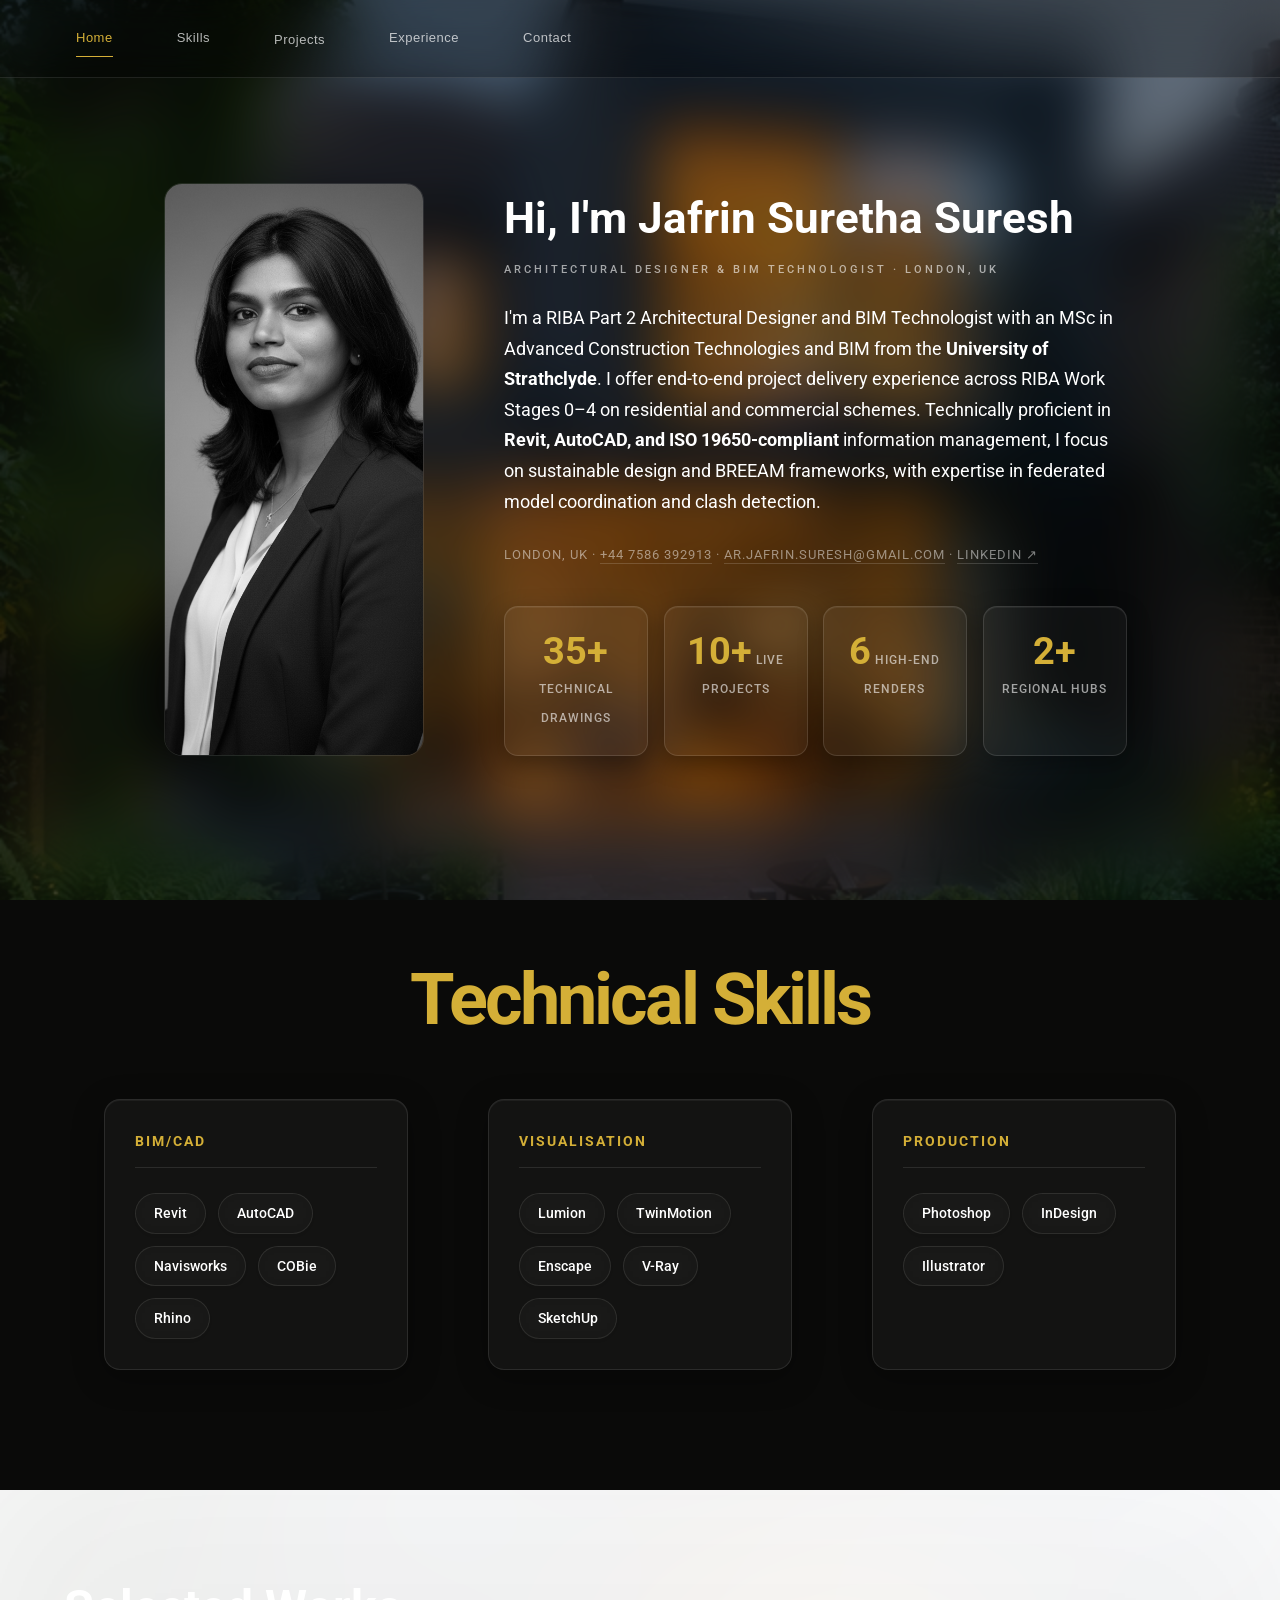
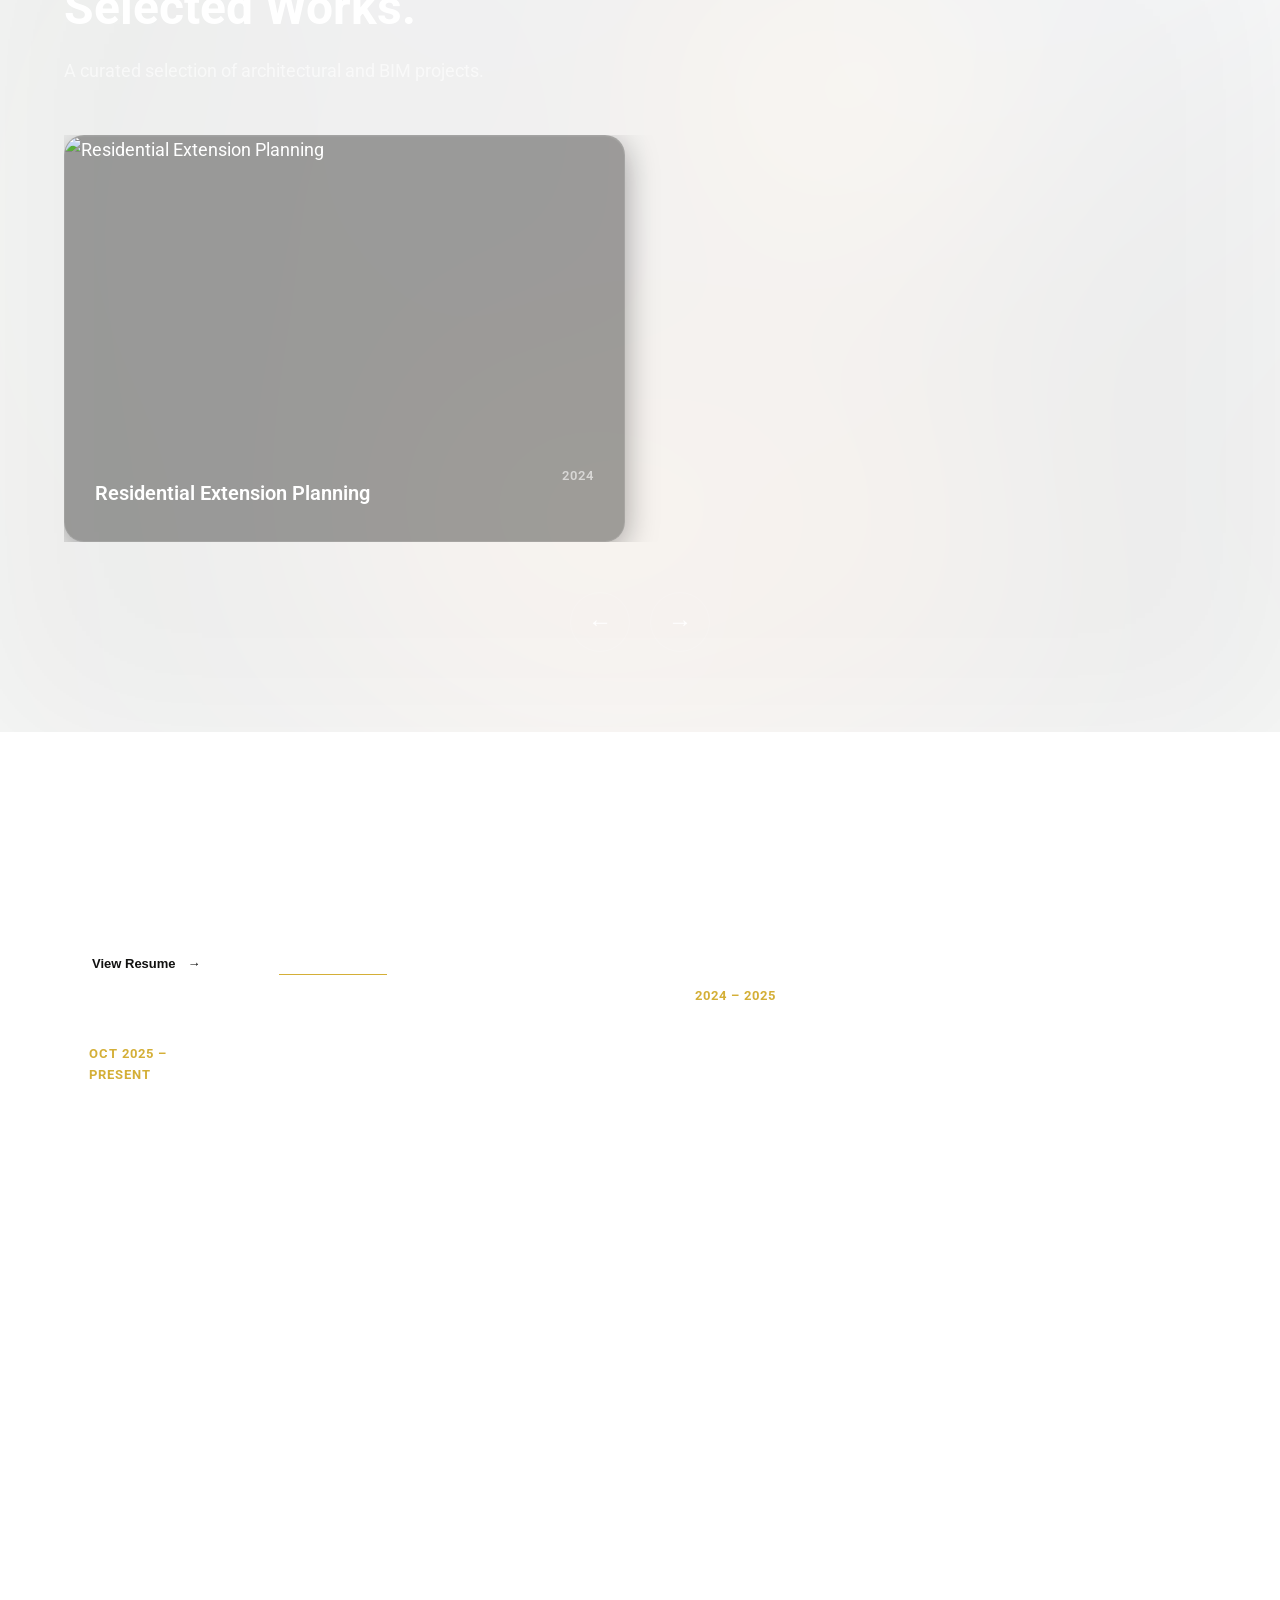
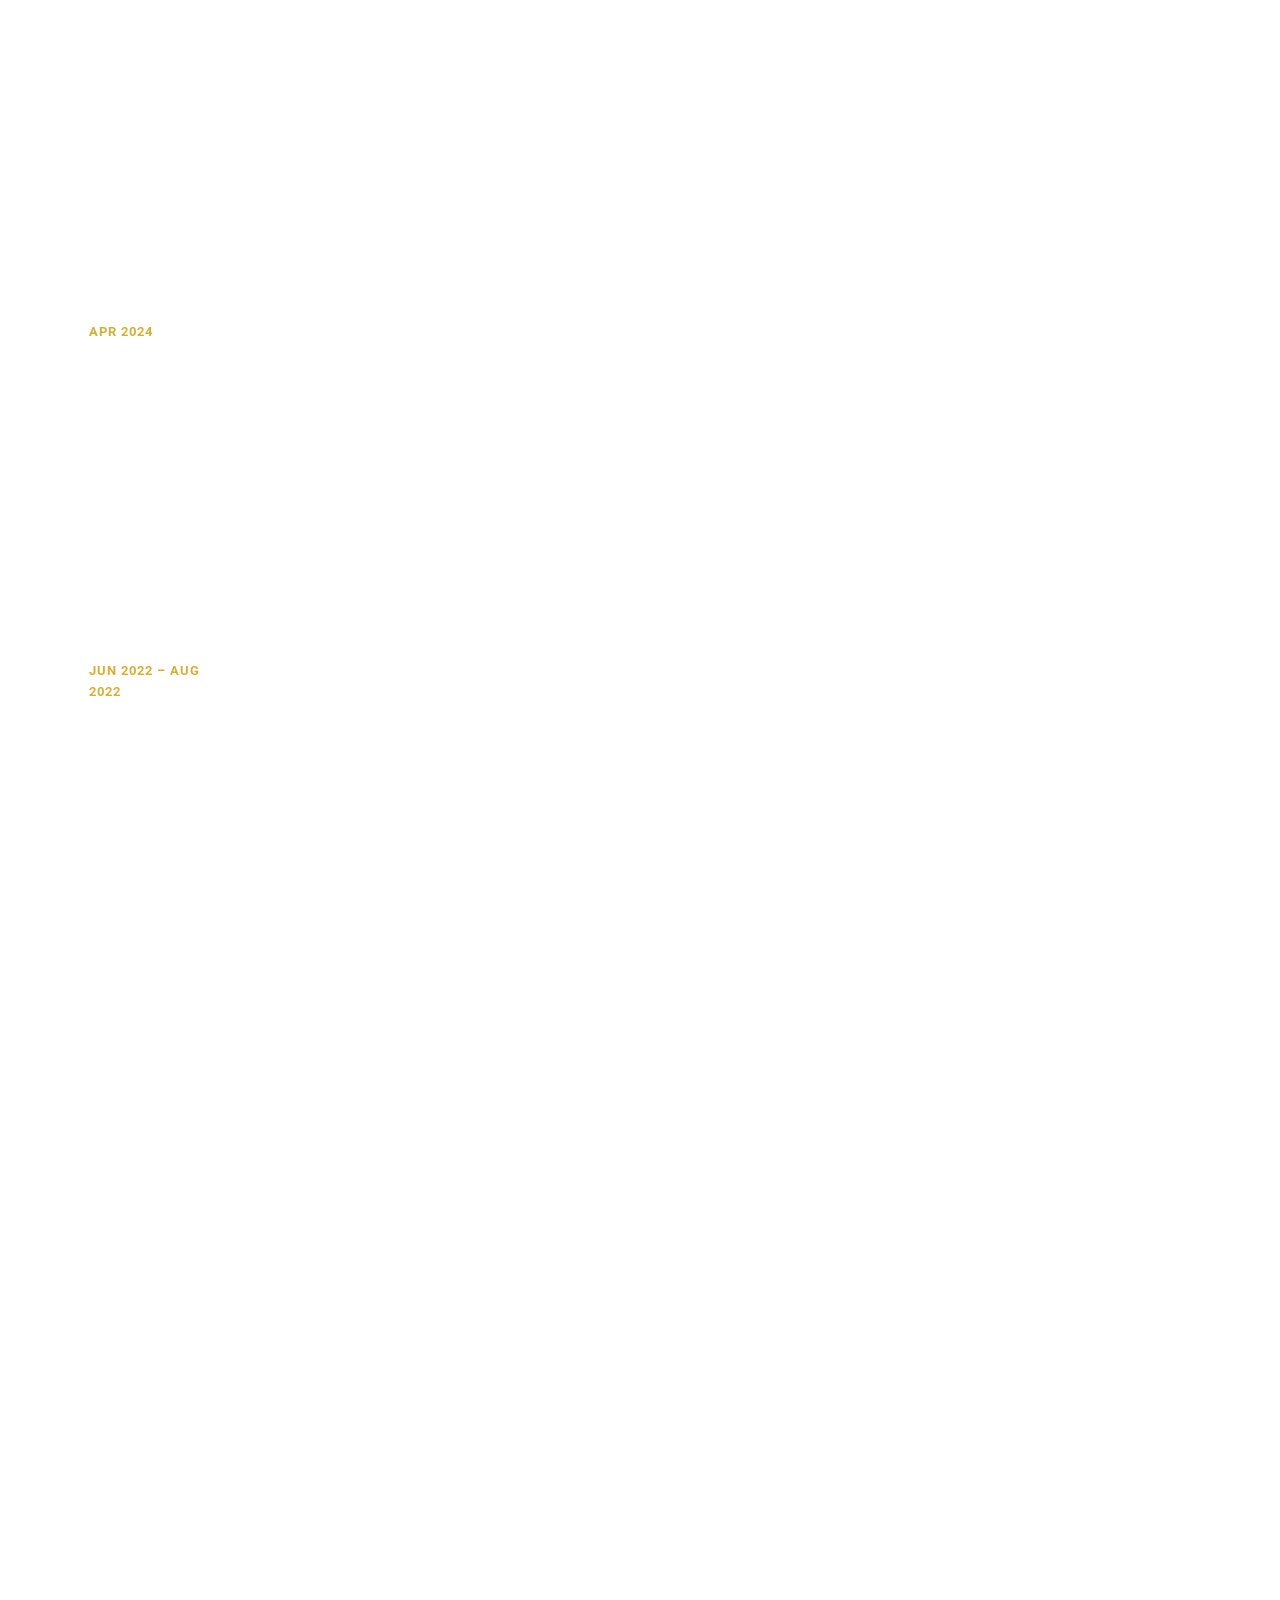
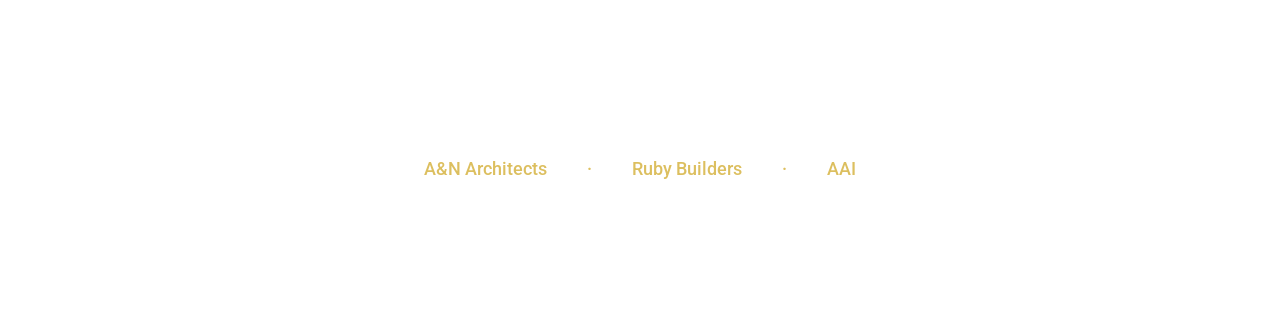
==== commit 1735e6aa: "Remove home page background, clean about section" ====
--- a/index.html
+++ b/index.html
@@ -80,9 +80,8 @@
 
 
 
-    <!-- SECTION 1: ABOUT - Full viewport with blurred bokeh bg -->
+    <!-- SECTION 1: ABOUT -->
     <section id="about" class="about-section">
-        <div class="about-hero-bg"></div>
         <div class="container about-container">
             <div class="about-content-wrapper">
                 <div class="about-grid">
--- a/styles/main.css
+++ b/styles/main.css
@@ -244,7 +244,7 @@
 .section-heading { font-family: 'Outfit', sans-serif; color: var(--color-accent); }
 .section-title { font-size: clamp(48px, 8vw, 72px); font-weight: 700; letter-spacing: -3px; margin-bottom: 60px; line-height: 1.1; color: var(--color-accent); }
 
-/* About Section Full Page - Bokeh Hero */
+/* About Section Full Page */
 .about-section {
     position: relative;
     min-height: 100vh;
@@ -252,25 +252,6 @@
     align-items: center;
     overflow: hidden;
     padding: 120px 0 80px;
-}
-
-/* Blurred bokeh photographic background */
-.about-hero-bg {
-    position: absolute;
-    inset: 0;
-    background:
-        radial-gradient(ellipse 60% 80% at 75% 60%, rgba(160, 100, 20, 0.45) 0%, transparent 60%),
-        radial-gradient(ellipse 50% 70% at 15% 50%, rgba(30, 55, 20, 0.5) 0%, transparent 55%),
-        #0a0a09;
-    filter: blur(0px);
-    z-index: 0;
-}
-.about-hero-bg::before {
-    content: '';
-    position: absolute;
-    inset: 0;
-    background: radial-gradient(ellipse 40% 60% at 20% 40%, rgba(25, 60, 20, 0.6) 0%, transparent 50%),
-                radial-gradient(ellipse 30% 50% at 80% 30%, rgba(180, 120, 10, 0.3) 0%, transparent 50%);
 }
 
 .about-container { position: relative; z-index: 1; width: 100%; max-width: 1100px; }
@@ -279,14 +260,16 @@
     display: grid;
     grid-template-columns: 280px 1fr;
     gap: 70px;
-    align-items: center;
-}
-.profile-col { display: flex; align-items: center; justify-content: center; }
+    align-items: stretch; /* Let photo match paragraph height */
+}
+.profile-col { display: flex; align-items: stretch; justify-content: center; }
 .profile-img {
     width: 100%;
     max-width: 260px;
-    height: auto;  /* Proportional scaling */
-    object-fit: contain;
+    height: 100%;       /* Match the bio column height */
+    min-height: 320px;
+    object-fit: cover;  /* Fill without distortion */
+    object-position: center top;
     border-radius: 18px;
     filter: grayscale(1);
     transition: filter 0.5s ease, transform 0.5s ease;
